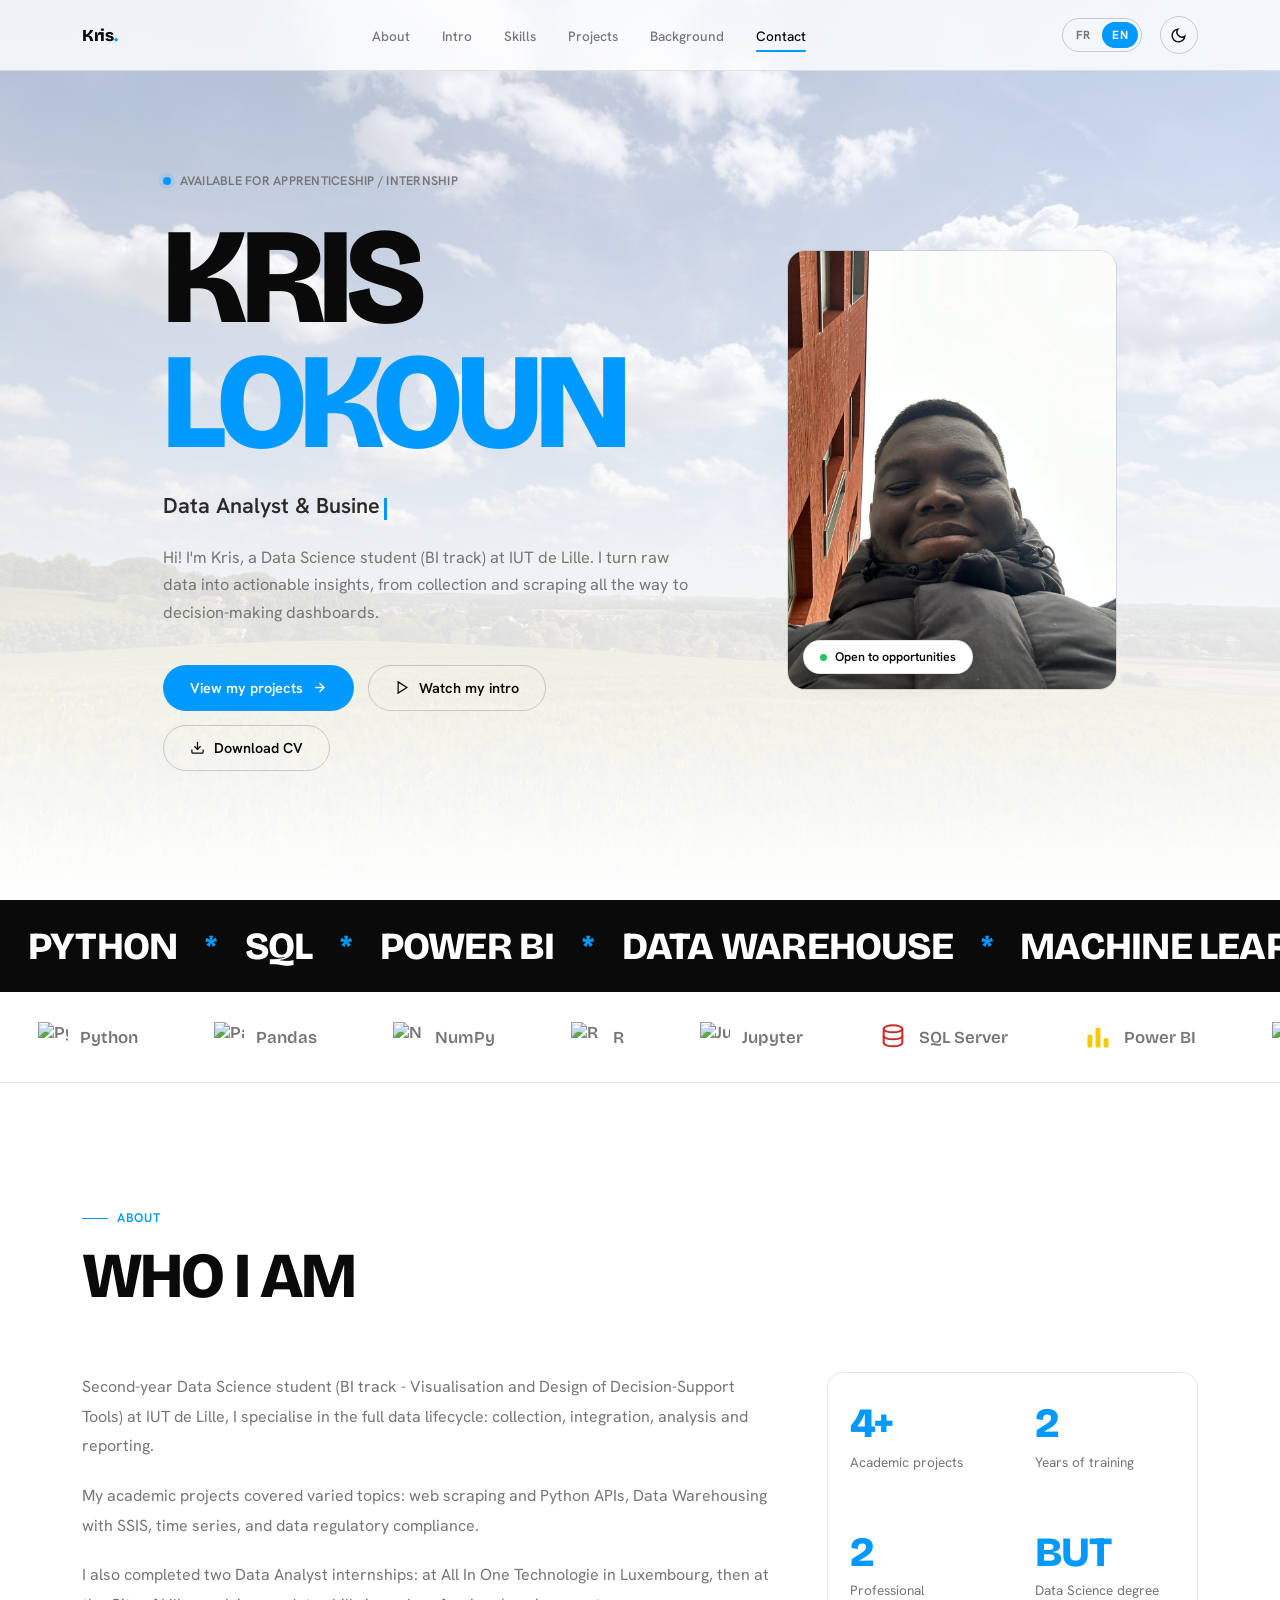
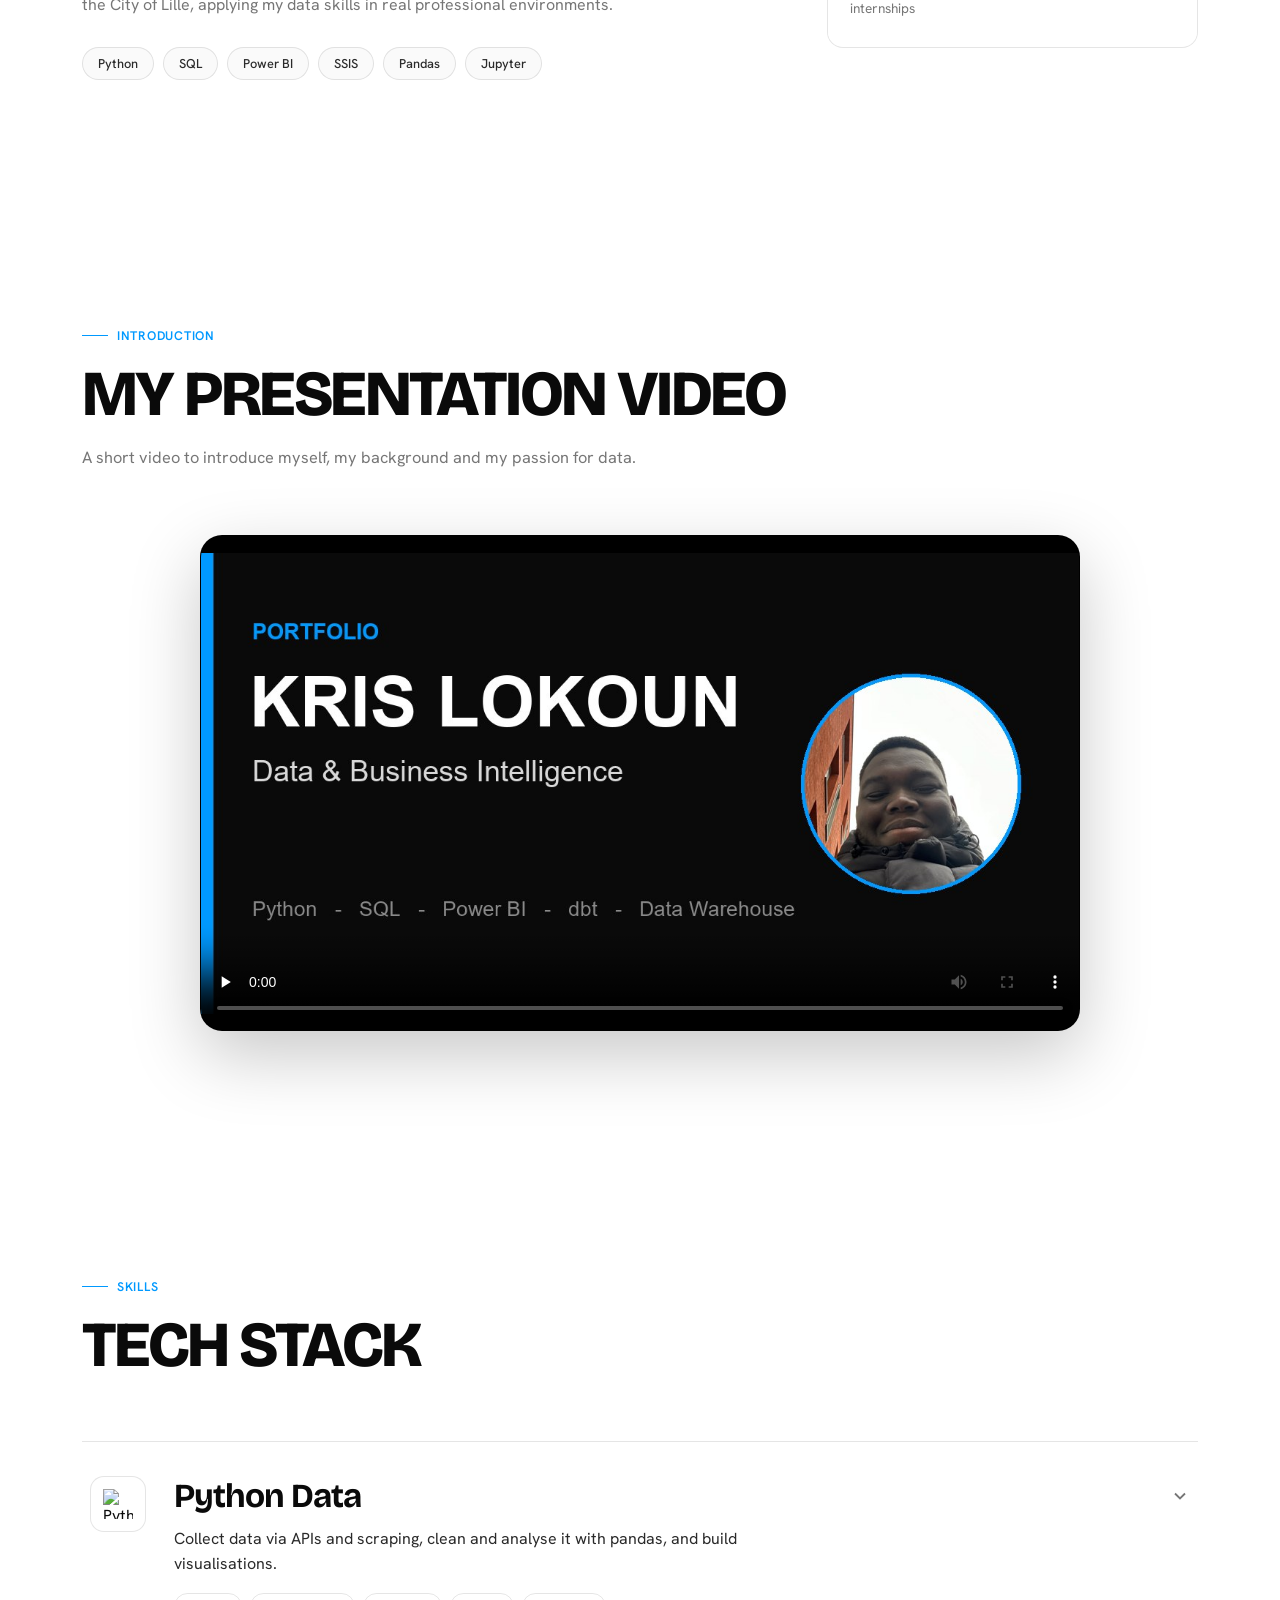
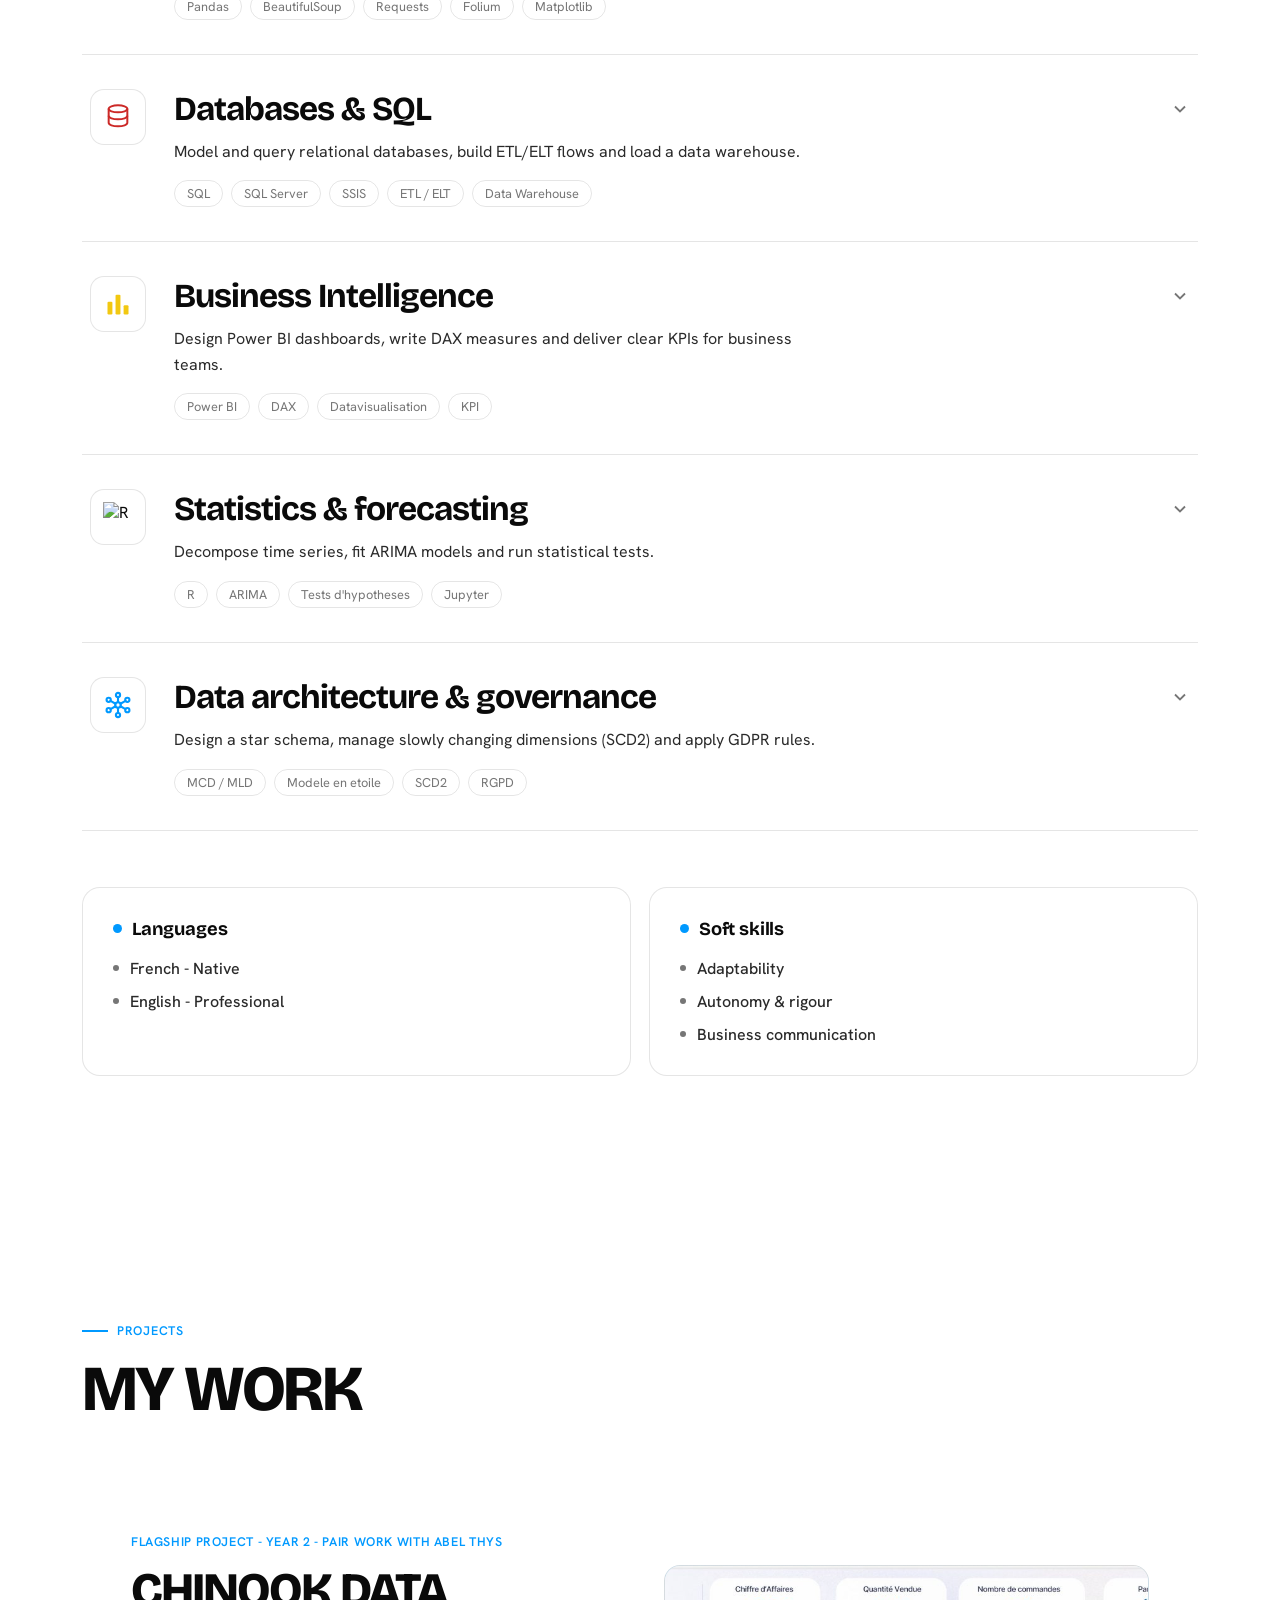
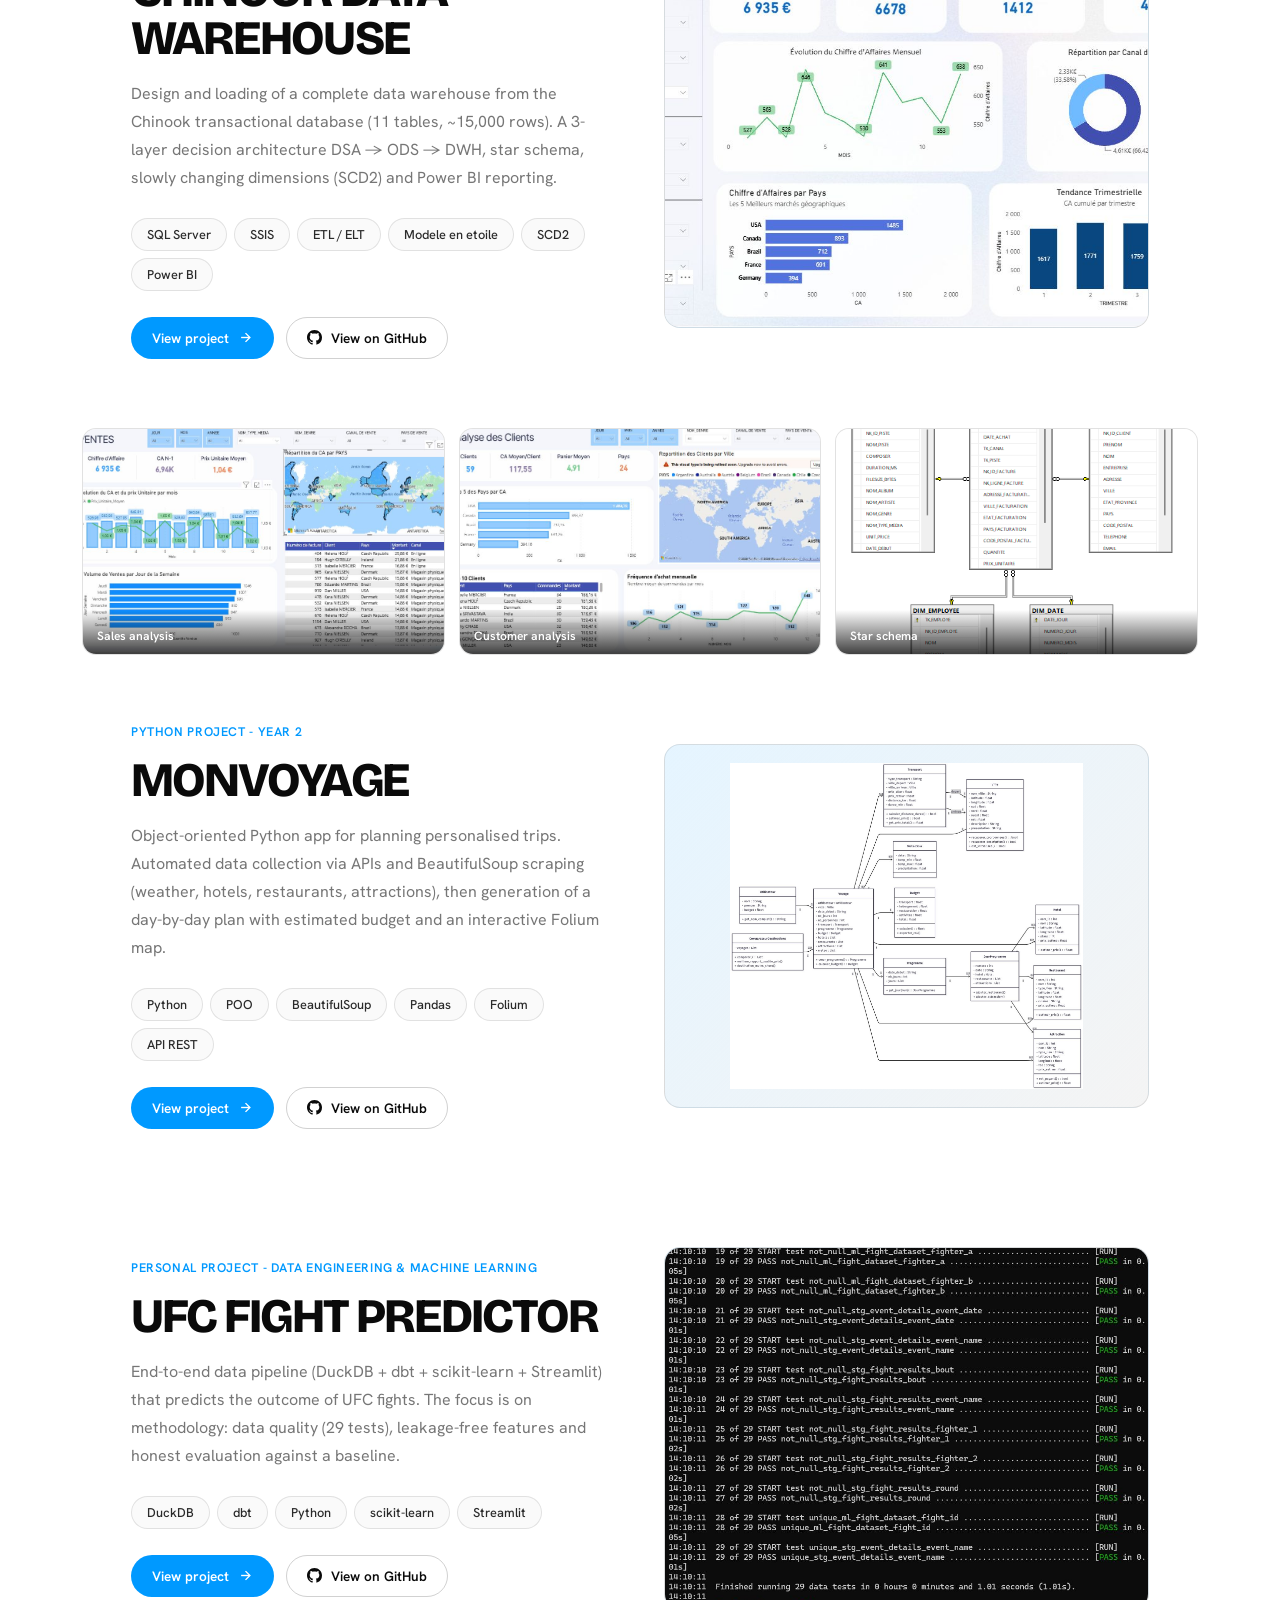
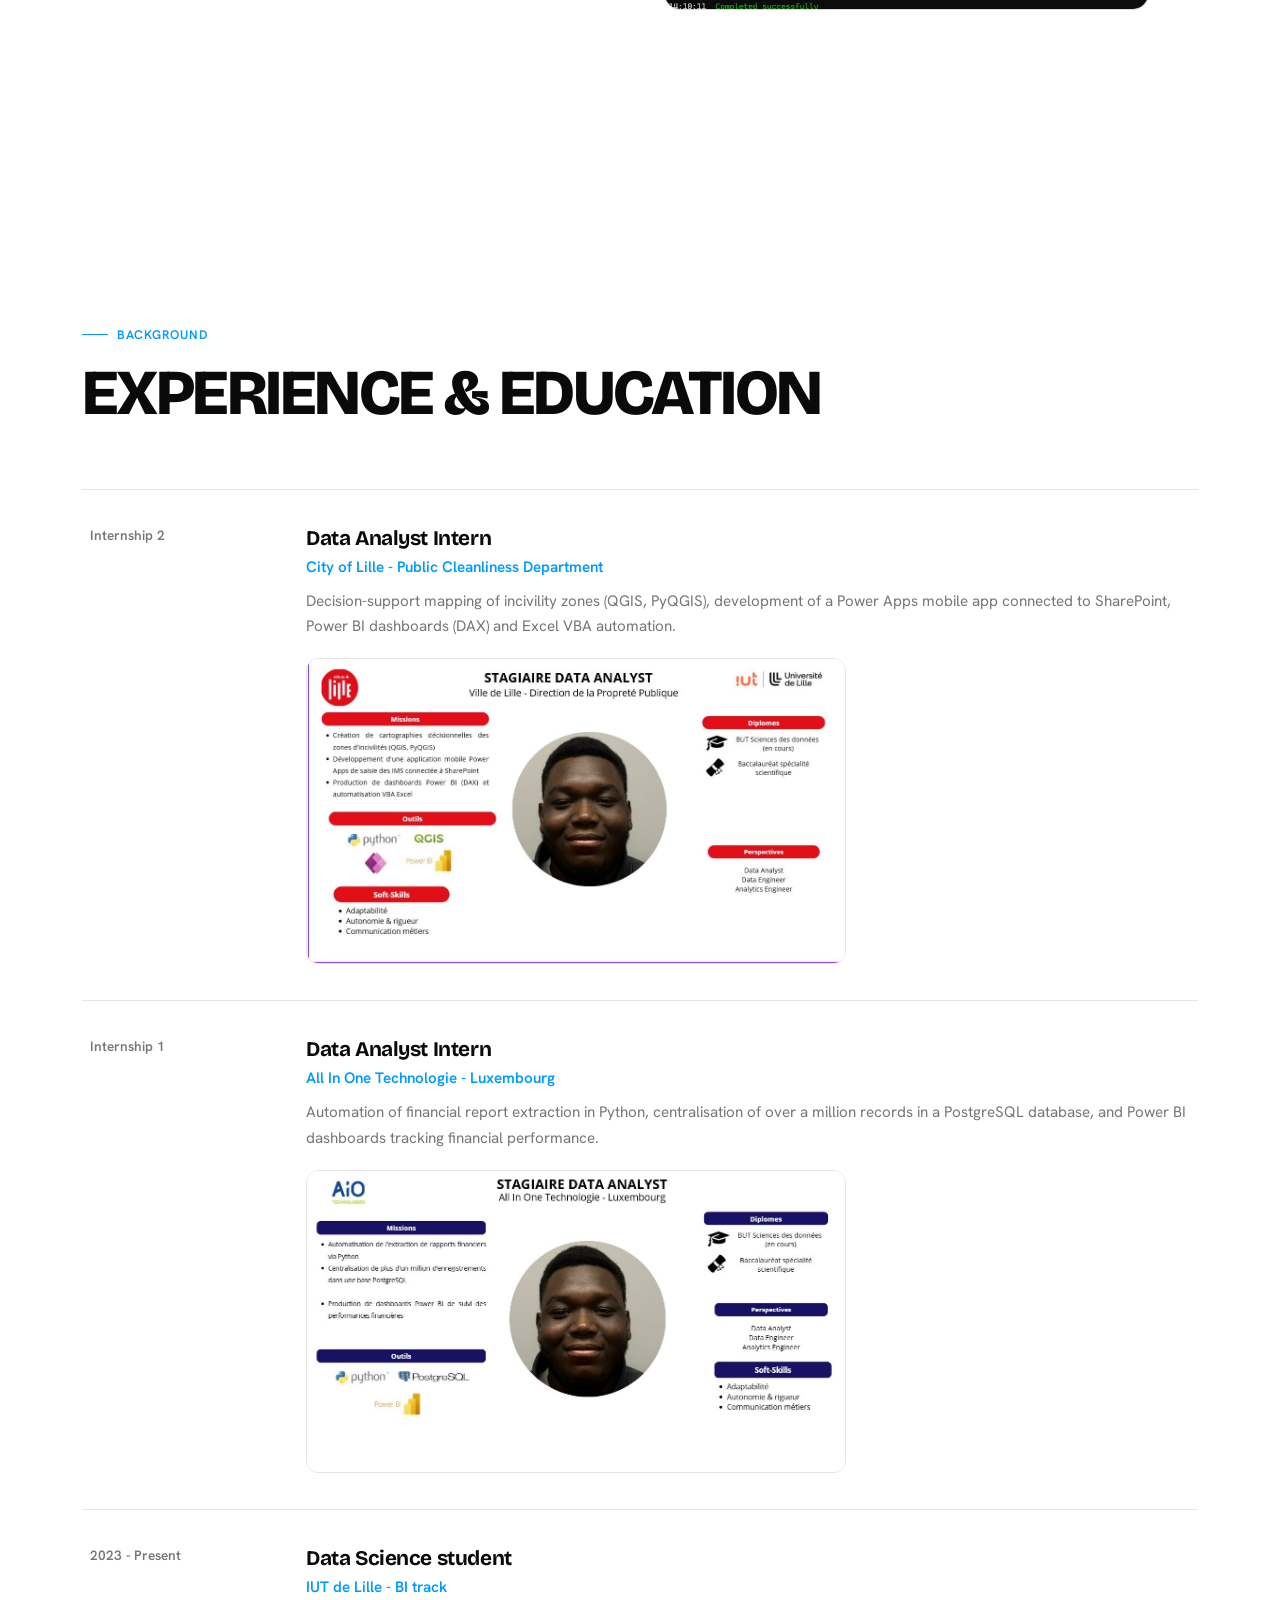
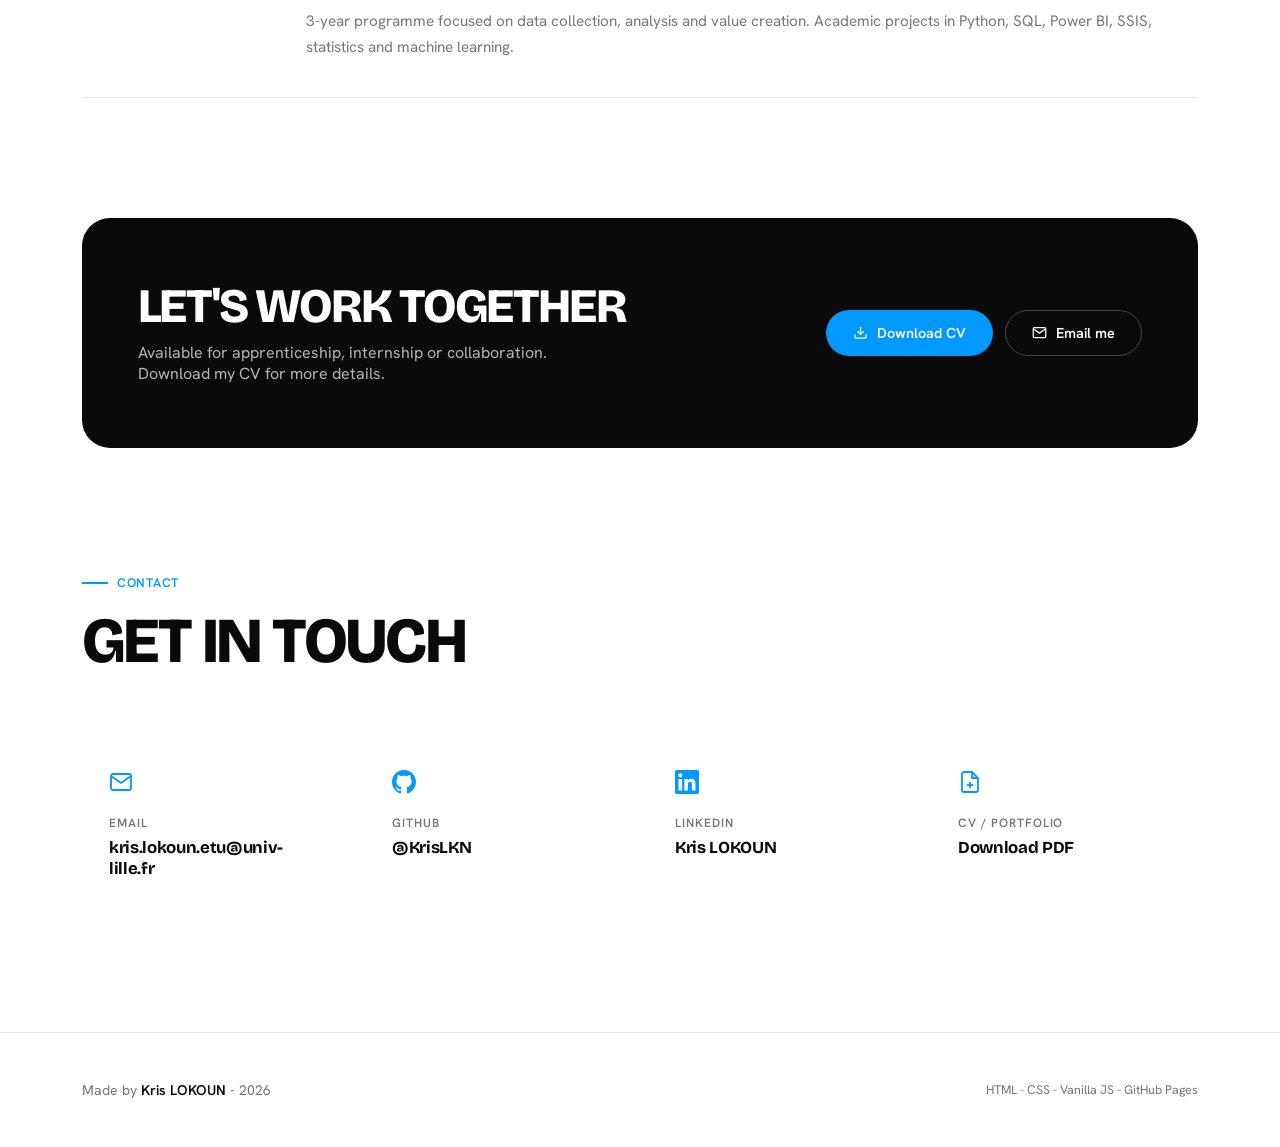
==== index.html @ 726c96d3 "Portfolio Data & BI - site bilingue, mode clair/sombre, pages projet, notebooks Site statique vanill" ====
<!DOCTYPE html>
<html lang="fr" data-theme="light">
<head>
  <meta charset="UTF-8" />
  <meta name="viewport" content="width=device-width, initial-scale=1.0" />
  <title>Kris LOKOUN - Data & Business Intelligence</title>
  <meta name="description" content="Portfolio of Kris LOKOUN, Data Science student (Business Intelligence) at IUT de Lille. Projects in Data Warehousing, Power BI, Python, dbt and machine learning." />
  <meta name="author" content="Kris LOKOUN" />
  <link rel="icon" type="image/svg+xml" href="assets/img/favicon.svg" />
  <meta property="og:type" content="website" />
  <meta property="og:title" content="Kris LOKOUN - Data & Business Intelligence" />
  <meta property="og:description" content="Data Science student portfolio: Data Warehouse, Power BI, Python, dbt and machine learning projects." />
  <meta property="og:image" content="assets/img/og-image.jpg" />
  <meta name="twitter:card" content="summary_large_image" />
  <link rel="preconnect" href="https://fonts.googleapis.com" />
  <link rel="preconnect" href="https://fonts.gstatic.com" crossorigin />
  <link href="https://fonts.googleapis.com/css2?family=Bricolage+Grotesque:opsz,wght@12..96,400;12..96,500;12..96,600;12..96,700;12..96,800&family=Hanken+Grotesk:ital,wght@0,400;0,500;0,600;0,700;1,400&display=swap" rel="stylesheet" />
  <style>
    *, *::before, *::after { box-sizing: border-box; margin: 0; padding: 0; }

    :root {
      --bg: #ffffff;
      --bg2: #f4f4f4;
      --surface: #fafafa;
      --surface-hover: #f0f0f0;
      --border: rgba(0,0,0,0.10);
      --border-strong: rgba(0,0,0,0.18);
      --text: #0a0a0a;
      --text-soft: #2a2a2a;
      --muted: #767676;
      --accent: #0099ff;
      --accent-soft: rgba(0,153,255,0.10);
      --nav-bg: rgba(255,255,255,0.80);
    }

    [data-theme="dark"] {
      --bg: #0a0a0a;
      --bg2: #131313;
      --surface: #141414;
      --surface-hover: #1c1c1c;
      --border: rgba(255,255,255,0.12);
      --border-strong: rgba(255,255,255,0.22);
      --text: #fafafa;
      --text-soft: #d8d8d8;
      --muted: #8a8a8a;
      --accent: #2eaaff;
      --accent-soft: rgba(46,170,255,0.12);
      --nav-bg: rgba(10,10,10,0.80);
    }

    html { scroll-behavior: smooth; }

    body {
      font-family: 'Hanken Grotesk', sans-serif;
      background: var(--bg);
      color: var(--text);
      min-height: 100vh;
      overflow-x: hidden;
      transition: background 0.4s ease, color 0.4s ease;
      -webkit-font-smoothing: antialiased;
    }

    h1, h2, h3, .display { font-family: 'Bricolage Grotesque', sans-serif; }

    .container { max-width: 1180px; margin: 0 auto; padding: 0 32px; }

    /* === NAV === */
    nav {
      position: fixed; top: 0; left: 0; right: 0; z-index: 100;
      padding: 16px 0;
      background: var(--nav-bg);
      backdrop-filter: blur(20px);
      -webkit-backdrop-filter: blur(20px);
      border-bottom: 1px solid var(--border);
      transition: background 0.4s, border-color 0.4s;
    }
    nav .container { display: flex; align-items: center; justify-content: space-between; }
    .nav-logo {
      font-family: 'Bricolage Grotesque', sans-serif;
      font-size: 1.05rem;
      font-weight: 800;
      letter-spacing: -0.02em;
      color: var(--text);
      text-decoration: none;
    }
    .nav-logo span { color: var(--accent); }
    .nav-links { display: flex; gap: 32px; list-style: none; }
    .nav-links a {
      text-decoration: none;
      color: var(--muted);
      font-size: 0.85rem;
      font-weight: 500;
      transition: color 0.2s;
    }
    .nav-links a:hover { color: var(--text); }
    .nav-right { display: flex; align-items: center; gap: 18px; }

    .theme-toggle {
      width: 38px; height: 38px;
      border-radius: 999px;
      border: 1px solid var(--border-strong);
      background: transparent;
      color: var(--text);
      cursor: pointer;
      display: flex; align-items: center; justify-content: center;
      transition: all 0.2s;
      flex-shrink: 0;
    }
    .theme-toggle:hover { background: var(--accent); border-color: var(--accent); color: #fff; transform: rotate(-12deg); }

    /* === LANG SWITCH === */
    .lang-switch { display: flex; gap: 2px; border: 1px solid var(--border-strong); border-radius: 999px; padding: 3px; }
    .lang-btn { border: none; background: transparent; color: var(--muted); font-family: 'Hanken Grotesk', sans-serif; font-size: 0.74rem; font-weight: 700; padding: 5px 10px; border-radius: 999px; cursor: pointer; transition: all 0.2s; letter-spacing: 0.03em; }
    .lang-btn:hover { color: var(--text); }
    .lang-btn.active { background: var(--accent); color: #fff; }
    @media (max-width: 520px) { .lang-btn { padding: 5px 7px; font-size: 0.68rem; } }

    /* === SCROLL PROGRESS === */
    .scroll-progress { position: fixed; top: 0; left: 0; height: 3px; width: 0%; background: linear-gradient(90deg, var(--accent), #7c5cff); z-index: 200; transition: width 0.08s linear; }

    /* === NAV ACTIVE LINK === */
    .nav-links a { position: relative; }
    .nav-links a.active { color: var(--text); }
    .nav-links a.active::after {
      content: ''; position: absolute; left: 0; right: 0; bottom: -7px; height: 2px;
      background: var(--accent); border-radius: 2px;
    }

    /* === BACK TO TOP === */
    .to-top {
      position: fixed; bottom: 26px; right: 26px; z-index: 150;
      width: 48px; height: 48px; border-radius: 50%;
      border: 1px solid var(--border-strong); background: var(--glass-bg);
      backdrop-filter: blur(12px); -webkit-backdrop-filter: blur(12px);
      color: var(--text); cursor: pointer;
      display: flex; align-items: center; justify-content: center;
      opacity: 0; transform: translateY(12px); pointer-events: none;
      transition: opacity 0.3s, transform 0.3s, background 0.2s, border-color 0.2s;
      box-shadow: 0 8px 28px rgba(0,0,0,0.18);
    }
    .to-top.show { opacity: 1; transform: none; pointer-events: auto; }
    .to-top:hover { background: var(--accent); border-color: var(--accent); color: #fff; transform: translateY(-3px); }

    /* === HERO === */
    #hero {
      min-height: 100vh;
      display: flex;
      align-items: center;
      padding-top: 120px;
      padding-bottom: 80px;
    }
    .hero-inner {
      display: grid;
      grid-template-columns: 1.45fr 0.85fr;
      gap: 60px;
      align-items: center;
      width: 100%;
    }
    .hero-tag {
      display: inline-flex;
      align-items: center;
      gap: 9px;
      font-size: 0.78rem;
      font-weight: 600;
      letter-spacing: 0.02em;
      color: var(--muted);
      margin-bottom: 26px;
      text-transform: uppercase;
    }
    .hero-dot {
      width: 8px; height: 8px;
      border-radius: 50%;
      background: var(--accent);
      box-shadow: 0 0 0 4px var(--accent-soft);
      animation: pulse 2.4s ease-in-out infinite;
    }
    @keyframes pulse { 0%,100%{opacity:1} 50%{opacity:0.35} }

    .hero-name {
      font-size: clamp(3.4rem, 11vw, 8.5rem);
      font-weight: 900;
      line-height: 0.92;
      letter-spacing: -0.045em;
      text-transform: uppercase;
      margin-bottom: 26px;
    }
    .hero-name .ln2 { color: var(--accent); }
    .hero-role {
      font-size: clamp(1rem, 2vw, 1.35rem);
      font-weight: 600;
      color: var(--text-soft);
      margin-bottom: 20px;
      min-height: 1.5em;
    }
    .hero-role .cursor {
      display: inline-block; width: 3px; height: 1.05em;
      background: var(--accent); margin-left: 4px; vertical-align: text-bottom;
      animation: blink 1s step-end infinite;
    }
    @keyframes blink { 0%,100%{opacity:1} 50%{opacity:0} }
    .hero-desc {
      font-size: 1.02rem;
      line-height: 1.7;
      color: var(--muted);
      max-width: 540px;
      margin-bottom: 38px;
    }
    .hero-desc strong { color: var(--text); font-weight: 600; }
    .hero-ctas { display: flex; gap: 14px; flex-wrap: wrap; }

    /* === HERO PHOTO === */
    .hero-photo-wrap {
      position: relative;
      justify-self: end;
      width: 100%;
      max-width: 360px;
    }
    .hero-photo {
      width: 100%;
      aspect-ratio: 3/4;
      object-fit: cover;
      object-position: center 20%;
      border-radius: 18px;
      display: none;
      border: 1px solid var(--border);
    }
    [data-theme="light"] .hero-photo.day { display: block; }
    [data-theme="dark"] .hero-photo.night { display: block; }
    .hero-photo-badge {
      position: absolute;
      bottom: 16px; left: 16px;
      background: var(--bg);
      border: 1px solid var(--border);
      border-radius: 999px;
      padding: 8px 16px;
      font-size: 0.78rem;
      font-weight: 600;
      display: flex; align-items: center; gap: 8px;
      box-shadow: 0 6px 24px rgba(0,0,0,0.12);
    }
    .hero-photo-badge .bdot { width: 7px; height: 7px; border-radius: 50%; background: #22c55e; }

    @media (max-width: 880px) {
      .hero-inner { grid-template-columns: 1fr; gap: 44px; }
      .hero-photo-wrap { order: -1; justify-self: start; max-width: 240px; }
    }

    /* === BUTTONS === */
    .btn {
      display: inline-flex;
      align-items: center;
      gap: 9px;
      padding: 13px 26px;
      border-radius: 999px;
      font-family: 'Hanken Grotesk', sans-serif;
      font-size: 0.9rem;
      font-weight: 600;
      text-decoration: none;
      cursor: pointer;
      border: 1px solid transparent;
      transition: all 0.2s;
    }
    .btn-primary { background: var(--accent); color: #fff; }
    .btn-primary:hover { transform: translateY(-2px); box-shadow: 0 10px 28px var(--accent-soft); }
    .btn-outline { background: transparent; color: var(--text); border-color: var(--border-strong); }
    .btn-outline:hover { border-color: var(--accent); color: var(--accent); }

    /* === MARQUEE === */
    .marquee {
      border-top: 1px solid var(--border);
      border-bottom: 1px solid var(--border);
      background: var(--text);
      color: var(--bg);
      overflow: hidden;
      padding: 22px 0;
      transition: background 0.4s, color 0.4s;
    }
    .marquee-track {
      display: flex;
      width: max-content;
      animation: scroll 32s linear infinite;
    }
    .marquee:hover .marquee-track { animation-play-state: paused; }
    .marquee-item {
      font-family: 'Bricolage Grotesque', sans-serif;
      font-size: clamp(1.4rem, 3vw, 2.4rem);
      font-weight: 800;
      text-transform: uppercase;
      letter-spacing: -0.02em;
      padding: 0 28px;
      display: flex;
      align-items: center;
      gap: 28px;
      white-space: nowrap;
    }
    .marquee-item span.star { color: var(--accent); font-size: 0.7em; }
    @keyframes scroll { to { transform: translateX(-50%); } }

    /* === LOGO MARQUEE === */
    .logo-band { overflow: hidden; padding: 30px 0; border-bottom: 1px solid var(--border); }
    .logo-track { display: flex; width: max-content; align-items: center; animation: scrollRev 28s linear infinite; }
    .logo-set { display: flex; align-items: center; }
    .logo-band:hover .logo-track { animation-play-state: paused; }
    @keyframes scrollRev { from { transform: translateX(-50%); } to { transform: translateX(0); } }
    .logo-chip {
      display: flex; align-items: center; gap: 12px;
      padding: 0 38px; white-space: nowrap;
      font-family: 'Bricolage Grotesque', sans-serif; font-weight: 600; font-size: 1.05rem;
      color: var(--muted);
    }
    .logo-chip img { width: 30px; height: 30px; object-fit: contain; }
    [data-theme="dark"] .logo-chip img.invert { filter: brightness(0) invert(1); }

    /* === HERO BLOBS (animated illustration) === */
    /* Hero : photo de fond + voile degrade (jour/nuit) */
    #hero {
      position: relative; overflow: hidden;
      background-image: linear-gradient(to bottom, rgba(255,255,255,0.62) 0%, rgba(255,255,255,0.80) 52%, var(--bg) 100%), url("assets/img/bg/day.jpg");
      background-size: cover; background-position: center; background-attachment: fixed;
    }
    [data-theme="dark"] #hero {
      background-image: linear-gradient(to bottom, rgba(10,10,10,0.66) 0%, rgba(10,10,10,0.84) 52%, var(--bg) 100%), url("assets/img/bg/night.jpg");
    }
    #hero .container { position: relative; z-index: 1; }
    /* fonds decoratifs remplaces par la photo */
    .blob, .hero-grid { display: none; }
    @media (max-width: 880px) { #hero { background-attachment: scroll; } }

    /* === SECTIONS === */
    section { padding: 120px 0; }
    .section-head { margin-bottom: 64px; max-width: 760px; }
    .section-label {
      display: inline-flex; align-items: center; gap: 9px;
      font-size: 0.78rem;
      font-weight: 600;
      text-transform: uppercase;
      letter-spacing: 0.06em;
      color: var(--accent);
      margin-bottom: 18px;
    }
    .section-label::before { content: ''; width: 26px; height: 1.5px; background: var(--accent); }
    .section-title {
      font-size: clamp(2.2rem, 5.5vw, 4rem);
      font-weight: 800;
      letter-spacing: -0.04em;
      line-height: 1.0;
      text-transform: uppercase;
    }
    .section-sub { color: var(--muted); font-size: 1.02rem; line-height: 1.7; margin-top: 18px; }

    /* === ABOUT === */
    .about-grid { display: grid; grid-template-columns: 1.3fr 0.7fr; gap: 56px; align-items: start; }
    @media (max-width: 760px) { .about-grid { grid-template-columns: 1fr; gap: 40px; } }
    .about-text p { color: var(--muted); line-height: 1.85; font-size: 1.0rem; margin-bottom: 20px; }
    .about-text strong { color: var(--text); font-weight: 600; }
    .tag-row { display: flex; flex-wrap: wrap; gap: 9px; margin-top: 28px; }
    .tag {
      font-size: 0.8rem;
      font-weight: 500;
      padding: 7px 15px;
      border-radius: 999px;
      background: var(--surface);
      color: var(--text-soft);
      border: 1px solid var(--border);
    }
    .stat-grid { display: grid; grid-template-columns: 1fr 1fr; gap: 1px; background: var(--border); border: 1px solid var(--border); border-radius: 16px; overflow: hidden; }
    .stat-card { padding: 30px 22px; background: var(--bg); }
    .stat-number { font-family: 'Bricolage Grotesque', sans-serif; font-size: 2.6rem; font-weight: 800; letter-spacing: -0.04em; color: var(--accent); line-height: 1; }
    .stat-label { color: var(--muted); font-size: 0.85rem; margin-top: 8px; }

    /* === SKILLS (big rows, Majd "services" style) === */
    .skills-list { border-top: 1px solid var(--border); }
    .skill-row {
      display: grid;
      grid-template-columns: 56px 1fr;
      gap: 28px;
      align-items: start;
      padding: 34px 8px;
      border-bottom: 1px solid var(--border);
      transition: padding-left 0.3s, background 0.3s;
    }
    .skill-row:hover { padding-left: 24px; background: var(--surface); }
    .skill-logo {
      width: 56px; height: 56px; border-radius: 14px;
      border: 1px solid var(--border); background: var(--bg);
      display: flex; align-items: center; justify-content: center;
      transition: transform 0.3s, border-color 0.3s;
    }
    .skill-row:hover .skill-logo { transform: rotate(-8deg) scale(1.08); border-color: var(--accent); }
    .skill-logo img { width: 30px; height: 30px; object-fit: contain; }
    [data-theme="dark"] .skill-logo img.invert { filter: brightness(0) invert(1); }
    .skill-main { min-width: 0; }
    .skill-row { cursor: pointer; }
    .skill-head { display: flex; align-items: center; justify-content: space-between; gap: 16px; margin-bottom: 10px; }
    .skill-name { font-family: 'Bricolage Grotesque', sans-serif; font-size: clamp(1.4rem, 3vw, 2.1rem); font-weight: 700; letter-spacing: -0.03em; }
    .skill-row:hover .skill-name { color: var(--accent); }
    .skill-chevron { flex-shrink: 0; color: var(--muted); transition: transform 0.3s, color 0.3s; }
    .skill-row.open .skill-chevron { transform: rotate(180deg); color: var(--accent); }
    .skill-do { color: var(--text-soft); font-size: 1rem; line-height: 1.6; margin-bottom: 16px; max-width: 660px; }
    .skill-subtags { display: flex; flex-wrap: wrap; gap: 8px; }
    .skill-subtag { font-size: 0.8rem; color: var(--muted); padding: 4px 12px; border: 1px solid var(--border); border-radius: 999px; }
    /* panneau projets (accordeon) */
    .skill-projects { max-height: 0; overflow: hidden; transition: max-height 0.4s ease; }
    .skill-row.open .skill-projects { max-height: 360px; }
    .sp-inner { padding-top: 18px; }
    .sp-head { font-size: 0.78rem; font-weight: 700; text-transform: uppercase; letter-spacing: 0.06em; color: var(--accent); margin-bottom: 12px; }
    .sp-link { display: flex; align-items: center; justify-content: space-between; gap: 14px; padding: 12px 16px; border: 1px solid var(--border); border-radius: 12px; margin-bottom: 8px; text-decoration: none; color: var(--text); transition: all 0.2s; background: var(--glass-bg); }
    .sp-link:hover { border-color: var(--accent); transform: translateX(4px); }
    .sp-name { font-family: 'Bricolage Grotesque', sans-serif; font-weight: 700; font-size: 0.98rem; display: flex; align-items: center; gap: 8px; }
    .sp-name svg { color: var(--accent); }
    .sp-tags { font-size: 0.8rem; color: var(--muted); text-align: right; }
    @media (max-width: 600px) { .skill-row { grid-template-columns: 1fr; gap: 14px; } .sp-link { flex-direction: column; align-items: flex-start; gap: 6px; } .sp-tags { text-align: left; } }

    /* === PROJECTS === */
    .project-featured {
      border: 1px solid var(--border);
      border-radius: 24px;
      padding: 48px;
      margin-bottom: 20px;
      display: grid;
      grid-template-columns: 1fr 1fr;
      gap: 48px;
      align-items: center;
      background: var(--surface);
      transition: border-color 0.25s, transform 0.25s;
    }
    .project-featured:hover { border-color: var(--border-strong); transform: translateY(-3px); }
    @media (max-width: 760px) { .project-featured { grid-template-columns: 1fr; padding: 30px; gap: 28px; } }
    .featured-label { font-size: 0.78rem; font-weight: 600; text-transform: uppercase; letter-spacing: 0.05em; color: var(--accent); margin-bottom: 16px; }
    .featured-title { font-size: clamp(2rem, 4vw, 3rem); font-weight: 800; letter-spacing: -0.04em; margin-bottom: 18px; line-height: 1; text-transform: uppercase; }
    .featured-desc { color: var(--muted); font-size: 1rem; line-height: 1.75; margin-bottom: 26px; }
    .featured-visual {
      aspect-ratio: 4/3; border-radius: 16px; overflow: hidden;
      background: linear-gradient(135deg, var(--accent-soft), var(--bg2));
      border: 1px solid var(--border);
      display: flex; align-items: center; justify-content: center;
      flex-direction: column; gap: 14px; color: var(--accent);
    }
    .featured-visual img { width: 100%; height: 100%; object-fit: cover; }
    .featured-visual.contain img { object-fit: contain; padding: 18px; }
    .featured-visual span { font-size: 0.85rem; font-weight: 600; color: var(--muted); }

    /* === PROJECT GALLERY === */
    .project-gallery { display: grid; grid-template-columns: repeat(3, 1fr); gap: 14px; margin-bottom: 20px; }
    @media (max-width: 760px) { .project-gallery { grid-template-columns: 1fr 1fr; } }
    .gallery-item {
      display: block; aspect-ratio: 16/10; border-radius: 14px; overflow: hidden;
      border: 1px solid var(--border); background: var(--surface);
      position: relative; cursor: pointer; text-decoration: none;
    }
    .gallery-item:hover { border-color: var(--accent); }
    .gallery-item img { width: 100%; height: 100%; object-fit: cover; transition: transform 0.4s ease; }
    .gallery-item:hover img { transform: scale(1.06); }
    .gallery-item figcaption {
      position: absolute; left: 0; right: 0; bottom: 0;
      padding: 18px 14px 10px; font-size: 0.75rem; font-weight: 600; color: #fff;
      background: linear-gradient(transparent, rgba(0,0,0,0.75));
    }

    .projects-grid { display: grid; grid-template-columns: repeat(auto-fit, minmax(310px, 1fr)); gap: 18px; }
    .project-card {
      border: 1px solid var(--border);
      border-radius: 18px;
      background: var(--bg);
      transition: all 0.25s;
      overflow: hidden;
      display: flex;
      flex-direction: column;
    }
    .project-card:hover { border-color: var(--border-strong); transform: translateY(-3px); background: var(--surface); }
    .project-thumb {
      aspect-ratio: 16/10;
      width: 100%;
      overflow: hidden;
      border-bottom: 1px solid var(--border);
      background: linear-gradient(135deg, var(--accent-soft), var(--bg2));
      display: flex; align-items: center; justify-content: center;
      color: var(--accent);
    }
    .project-thumb img { width: 100%; height: 100%; object-fit: cover; transition: transform 0.4s ease; }
    .project-card:hover .project-thumb img { transform: scale(1.05); }
    .project-body { padding: 26px; display: flex; flex-direction: column; flex: 1; }
    .project-header { display: flex; align-items: flex-start; justify-content: space-between; margin-bottom: 14px; gap: 12px; }
    .project-title { font-family: 'Bricolage Grotesque', sans-serif; font-size: 1.2rem; font-weight: 700; letter-spacing: -0.02em; }
    .project-links { display: flex; gap: 8px; }
    .project-link {
      color: var(--muted); text-decoration: none; font-size: 0.78rem; font-weight: 500;
      padding: 6px 12px; border: 1px solid var(--border); border-radius: 999px;
      transition: all 0.2s; display: flex; align-items: center; gap: 5px;
    }
    .project-link:hover { color: var(--accent); border-color: var(--accent); }
    .project-desc { color: var(--muted); font-size: 0.92rem; line-height: 1.7; margin-bottom: 20px; }
    .project-tech { display: flex; flex-wrap: wrap; gap: 7px; margin-top: auto; }

    /* === EXPERIENCE === */
    .timeline { border-top: 1px solid var(--border); }
    .timeline-item { padding: 36px 8px; display: grid; grid-template-columns: 180px 1fr; gap: 36px; border-bottom: 1px solid var(--border); transition: padding-left 0.3s, background 0.3s; }
    .timeline-item:hover { padding-left: 24px; background: var(--surface); }
    @media (max-width: 600px) { .timeline-item { grid-template-columns: 1fr; gap: 10px; } }
    .timeline-period { font-size: 0.85rem; font-weight: 600; color: var(--muted); }
    .timeline-title { font-family: 'Bricolage Grotesque', sans-serif; font-weight: 700; font-size: 1.3rem; letter-spacing: -0.02em; margin-bottom: 6px; }
    .timeline-org { color: var(--accent); font-size: 0.95rem; font-weight: 600; margin-bottom: 12px; }
    .timeline-desc { color: var(--muted); font-size: 0.95rem; line-height: 1.7; }
    .timeline-shot { display: block; margin-top: 18px; max-width: 540px; border: 1px solid var(--border); border-radius: 12px; overflow: hidden; transition: border-color 0.25s, transform 0.25s; }
    .timeline-shot:hover { border-color: var(--accent); transform: translateY(-2px); }
    .timeline-shot img { width: 100%; display: block; }

    /* === CTA BAND === */
    #cv { padding: 0; }
    .cv-inner {
      background: var(--text); color: var(--bg);
      border-radius: 28px; padding: 64px 56px;
      display: flex; align-items: center; justify-content: space-between; gap: 36px; flex-wrap: wrap;
      transition: background 0.4s, color 0.4s;
    }
    .cv-text h2 { font-size: clamp(1.8rem, 4vw, 3rem); font-weight: 800; letter-spacing: -0.04em; margin-bottom: 12px; text-transform: uppercase; line-height: 1; }
    .cv-text p { opacity: 0.7; font-size: 1rem; max-width: 480px; }
    .cv-inner .btn-primary { background: var(--accent); }
    .cv-inner .btn-outline { color: var(--bg); border-color: rgba(128,128,128,0.5); }
    .cv-inner .btn-outline:hover { color: var(--accent); border-color: var(--accent); }

    /* === CONTACT === */
    .contact-grid { display: grid; grid-template-columns: repeat(auto-fit, minmax(200px, 1fr)); gap: 16px; }
    .contact-card {
      padding: 32px 26px; text-decoration: none; color: var(--text);
      border: 1px solid var(--border); border-radius: 18px; background: var(--bg);
      transition: all 0.25s; display: block;
    }
    .contact-card:hover { border-color: var(--accent); transform: translateY(-3px); background: var(--surface); }
    .contact-icon { margin-bottom: 16px; color: var(--accent); }
    .contact-label { font-size: 0.75rem; color: var(--muted); margin-bottom: 6px; text-transform: uppercase; letter-spacing: 0.08em; font-weight: 600; }
    .contact-value { font-family: 'Bricolage Grotesque', sans-serif; font-size: 1.05rem; font-weight: 700; letter-spacing: -0.02em; }

    /* === FOOTER === */
    footer { padding: 48px 0; border-top: 1px solid var(--border); }
    .footer-inner { display: flex; align-items: center; justify-content: space-between; gap: 20px; flex-wrap: wrap; }
    footer p { color: var(--muted); font-size: 0.88rem; }
    footer strong { color: var(--text); font-weight: 600; }
    .footer-meta { font-size: 0.78rem; color: var(--muted); }

    .loading { color: var(--muted); font-size: 0.9rem; padding: 40px; text-align: center; grid-column: 1/-1; }

    @media (max-width: 640px) { .nav-links { display: none; } .container { padding: 0 22px; } section { padding: 84px 0; } }

    .reveal { opacity: 0; transform: translateY(28px); transition: opacity 0.7s ease, transform 0.7s ease; }
    .reveal.visible { opacity: 1; transform: none; }

    /* === EXTRA : Langues & soft-skills === */
    .extra-grid { display: grid; grid-template-columns: 1fr 1fr; gap: 18px; }
    @media (max-width: 600px) { .extra-grid { grid-template-columns: 1fr; } }
    .extra-card { border: 1px solid var(--border); border-radius: 18px; padding: 30px; background: var(--bg); transition: border-color 0.25s, transform 0.25s; }
    .extra-card:hover { border-color: var(--border-strong); transform: translateY(-2px); }
    .extra-card h3 { font-family: 'Bricolage Grotesque', sans-serif; font-size: 1.15rem; font-weight: 700; margin-bottom: 18px; display: flex; align-items: center; gap: 10px; letter-spacing: -0.01em; }
    .extra-card h3 .dot { width: 9px; height: 9px; border-radius: 50%; background: var(--accent); display: inline-block; }
    .extra-list { display: flex; flex-direction: column; gap: 12px; }
    .extra-list span { color: var(--text-soft); font-size: 1rem; font-weight: 500; display: flex; align-items: center; gap: 11px; }
    .extra-list span::before { content: ''; width: 6px; height: 6px; border-radius: 50%; background: var(--muted); flex-shrink: 0; }

    /* === VIDEO === */
    .video-wrap { max-width: 880px; margin: 0 auto; border-radius: 22px; overflow: hidden; border: 1px solid var(--border); background: #000; box-shadow: 0 24px 70px rgba(0,0,0,0.22); }
    .video-wrap video { width: 100%; aspect-ratio: 16/9; display: block; }

    /* === GLASSMORPHISME === */
    :root { --glass-bg: rgba(255,255,255,0.55); --glass-border: rgba(255,255,255,0.55); }
    [data-theme="dark"] { --glass-bg: rgba(22,22,26,0.48); --glass-border: rgba(255,255,255,0.12); }
    body::before {
      content: ''; position: fixed; inset: 0; z-index: -1; pointer-events: none;
      background:
        radial-gradient(42rem 42rem at 10% 6%, var(--accent-soft), transparent 60%),
        radial-gradient(36rem 36rem at 92% 82%, rgba(124,92,255,0.10), transparent 60%);
    }
    .project-featured, .project-card, .contact-card, .stat-card {
      background: var(--glass-bg) !important;
      backdrop-filter: blur(16px) saturate(135%);
      -webkit-backdrop-filter: blur(16px) saturate(135%);
      border-color: var(--glass-border);
    }
    .stat-grid { background: var(--glass-border); }
  </style>
</head>
<body>

<div class="scroll-progress" id="scrollProgress"></div>

<!-- NAV -->
<nav>
  <div class="container">
    <a href="#hero" class="nav-logo">Kris<span>.</span></a>
    <ul class="nav-links">
      <li><a href="#about" data-i18n="nav.about">A propos</a></li>
      <li><a href="#video" data-i18n="nav.video">Presentation</a></li>
      <li><a href="#skills" data-i18n="nav.skills">Competences</a></li>
      <li><a href="#projects" data-i18n="nav.projects">Projets</a></li>
      <li><a href="#experience" data-i18n="nav.experience">Parcours</a></li>
      <li><a href="#contact" data-i18n="nav.contact">Contact</a></li>
    </ul>
    <div class="nav-right">
      <div class="lang-switch">
        <button class="lang-btn" data-lang="fr">FR</button>
        <button class="lang-btn" data-lang="en">EN</button>
      </div>
      <button class="theme-toggle" id="themeToggle" aria-label="Changer de theme">
        <svg id="iconMoon" width="17" height="17" fill="none" stroke="currentColor" stroke-width="2" viewBox="0 0 24 24"><path d="M21 12.79A9 9 0 1 1 11.21 3 7 7 0 0 0 21 12.79z"/></svg>
        <svg id="iconSun" width="17" height="17" fill="none" stroke="currentColor" stroke-width="2" viewBox="0 0 24 24" style="display:none"><circle cx="12" cy="12" r="5"/><line x1="12" y1="1" x2="12" y2="3"/><line x1="12" y1="21" x2="12" y2="23"/><line x1="4.22" y1="4.22" x2="5.64" y2="5.64"/><line x1="18.36" y1="18.36" x2="19.78" y2="19.78"/><line x1="1" y1="12" x2="3" y2="12"/><line x1="21" y1="12" x2="23" y2="12"/><line x1="4.22" y1="19.78" x2="5.64" y2="18.36"/><line x1="18.36" y1="5.64" x2="19.78" y2="4.22"/></svg>
      </button>
    </div>
  </div>
</nav>

<!-- HERO -->
<section id="hero">
  <div class="hero-grid"></div>
  <div class="blob blob-1"></div>
  <div class="blob blob-2"></div>
  <div class="container">
    <div class="hero-inner">
      <div class="hero-content reveal">
        <div class="hero-tag"><span class="hero-dot"></span><span data-i18n="hero.tag">Disponible pour alternance / stage</span></div>
        <h1 class="hero-name"><span class="ln1">Kris</span><br><span class="ln2">Lokoun</span></h1>
        <p class="hero-role"><span id="typewriter">Data Analyst &amp; Business Intelligence</span><span class="cursor"></span></p>
        <p class="hero-desc" data-i18n="hero.desc">
          Salut ! Je suis Kris, etudiant en BUT Science des Donnees (parcours VCOD) a l'IUT de Lille.
          Je transforme les donnees brutes en insights actionnables - de la collecte au scraping jusqu'a la visualisation decisionnelle.
        </p>
        <div class="hero-ctas">
          <a href="#projects" class="btn btn-primary">
            <span data-i18n="hero.cta.projects">Voir mes projets</span>
            <svg width="15" height="15" fill="none" stroke="currentColor" stroke-width="2.2" viewBox="0 0 24 24"><line x1="5" y1="12" x2="19" y2="12"/><polyline points="12 5 19 12 12 19"/></svg>
          </a>
          <a href="#video" class="btn btn-outline">
            <svg width="15" height="15" fill="none" stroke="currentColor" stroke-width="2" viewBox="0 0 24 24"><polygon points="5 3 19 12 5 21 5 3"/></svg>
            <span data-i18n="hero.cta.video">Ma presentation</span>
          </a>
          <a href="assets/docs/cv.pdf" target="_blank" class="btn btn-outline">
            <svg width="15" height="15" fill="none" stroke="currentColor" stroke-width="2" viewBox="0 0 24 24"><path d="M21 15v4a2 2 0 0 1-2 2H5a2 2 0 0 1-2-2v-4"/><polyline points="7 10 12 15 17 10"/><line x1="12" y1="15" x2="12" y2="3"/></svg>
            <span data-i18n="hero.cta.cv">Telecharger CV</span>
          </a>
        </div>
      </div>
      <div class="hero-photo-wrap reveal">
        <img src="assets/img/profil/day.jpg" alt="Kris LOKOUN" class="hero-photo day" />
        <img src="assets/img/profil/night.jpg" alt="Kris LOKOUN" class="hero-photo night" />
        <div class="hero-photo-badge"><span class="bdot"></span><span data-i18n="hero.photo.badge">Ouvert aux opportunites</span></div>
      </div>
    </div>
  </div>
</section>

<!-- MARQUEE -->
<div class="marquee">
  <div class="marquee-track">
    <div class="marquee-item">Python<span class="star">*</span>SQL<span class="star">*</span>Power BI<span class="star">*</span>Data Warehouse<span class="star">*</span>Machine Learning<span class="star">*</span>Datavisualisation<span class="star">*</span></div>
    <div class="marquee-item">Python<span class="star">*</span>SQL<span class="star">*</span>Power BI<span class="star">*</span>Data Warehouse<span class="star">*</span>Machine Learning<span class="star">*</span>Datavisualisation<span class="star">*</span></div>
  </div>
</div>

<!-- LOGO BAND -->
<div class="logo-band">
  <div class="logo-track" id="logoTrack">
    <div class="logo-set">
      <span class="logo-chip"><img src="https://cdn.simpleicons.org/python/3776AB" alt="Python" loading="lazy">Python</span>
      <span class="logo-chip"><img src="https://cdn.simpleicons.org/pandas/150458" class="invert" alt="Pandas" loading="lazy">Pandas</span>
      <span class="logo-chip"><img src="https://cdn.simpleicons.org/numpy/013243" class="invert" alt="NumPy" loading="lazy">NumPy</span>
      <span class="logo-chip"><img src="https://cdn.simpleicons.org/r/276DC3" alt="R" loading="lazy">R</span>
      <span class="logo-chip"><img src="https://cdn.simpleicons.org/jupyter/F37626" alt="Jupyter" loading="lazy">Jupyter</span>
      <span class="logo-chip"><svg width="28" height="28" viewBox="0 0 24 24" fill="none" stroke="#CC2927" stroke-width="1.7" aria-label="SQL Server"><ellipse cx="12" cy="5" rx="8" ry="3"/><path d="M4 5v6c0 1.66 3.58 3 8 3s8-1.34 8-3V5"/><path d="M4 11v6c0 1.66 3.58 3 8 3s8-1.34 8-3v-6"/></svg>SQL Server</span>
      <span class="logo-chip"><svg width="28" height="28" viewBox="0 0 24 24" fill="#F2C811" aria-label="Power BI"><rect x="3" y="10" width="4.2" height="11" rx="1"/><rect x="9.9" y="4" width="4.2" height="17" rx="1"/><rect x="16.8" y="13" width="4.2" height="8" rx="1"/></svg>Power BI</span>
      <span class="logo-chip"><img src="https://cdn.simpleicons.org/git/F05032" alt="Git" loading="lazy">Git</span>
      <span class="logo-chip"><img src="https://cdn.simpleicons.org/github/181717" class="invert" alt="GitHub" loading="lazy">GitHub</span>
    </div>
    <div class="logo-set" aria-hidden="true">
      <span class="logo-chip"><img src="https://cdn.simpleicons.org/python/3776AB" alt="" loading="lazy">Python</span>
      <span class="logo-chip"><img src="https://cdn.simpleicons.org/pandas/150458" class="invert" alt="" loading="lazy">Pandas</span>
      <span class="logo-chip"><img src="https://cdn.simpleicons.org/numpy/013243" class="invert" alt="" loading="lazy">NumPy</span>
      <span class="logo-chip"><img src="https://cdn.simpleicons.org/r/276DC3" alt="" loading="lazy">R</span>
      <span class="logo-chip"><img src="https://cdn.simpleicons.org/jupyter/F37626" alt="" loading="lazy">Jupyter</span>
      <span class="logo-chip"><svg width="28" height="28" viewBox="0 0 24 24" fill="none" stroke="#CC2927" stroke-width="1.7" aria-hidden="true"><ellipse cx="12" cy="5" rx="8" ry="3"/><path d="M4 5v6c0 1.66 3.58 3 8 3s8-1.34 8-3V5"/><path d="M4 11v6c0 1.66 3.58 3 8 3s8-1.34 8-3v-6"/></svg>SQL Server</span>
      <span class="logo-chip"><svg width="28" height="28" viewBox="0 0 24 24" fill="#F2C811" aria-hidden="true"><rect x="3" y="10" width="4.2" height="11" rx="1"/><rect x="9.9" y="4" width="4.2" height="17" rx="1"/><rect x="16.8" y="13" width="4.2" height="8" rx="1"/></svg>Power BI</span>
      <span class="logo-chip"><img src="https://cdn.simpleicons.org/git/F05032" alt="" loading="lazy">Git</span>
      <span class="logo-chip"><img src="https://cdn.simpleicons.org/github/181717" class="invert" alt="" loading="lazy">GitHub</span>
    </div>
  </div>
</div>

<!-- ABOUT -->
<section id="about">
  <div class="container">
    <div class="section-head reveal">
      <p class="section-label" data-i18n="about.label">A propos</p>
      <h2 class="section-title" data-i18n="about.title">Qui suis-je</h2>
    </div>
    <div class="about-grid">
      <div class="about-text reveal">
        <p data-i18n="about.p1">Etudiant en 2eme annee de BUT Science des Donnees (parcours VCOD - Visualisation et Conception d'Outils Decisionnels) a l'IUT de Lille, je me specialise dans la chaine complete de la donnee : collecte, integration, analyse et restitution.</p>
        <p data-i18n="about.p2">Mes projets academiques m'ont permis de travailler sur des sujets varies : scraping web et API Python, Data Warehousing avec SSIS, series temporelles, et conformite reglementaire des donnees.</p>
        <p data-i18n="about.p3">J'ai egalement realise un stage a la Ville de Lille, ou j'ai mis en pratique mes competences BI dans un contexte professionnel reel.</p>
        <div class="tag-row">
          <span class="tag">Python</span><span class="tag">SQL</span><span class="tag">Power BI</span>
          <span class="tag">SSIS</span><span class="tag">Pandas</span><span class="tag">Jupyter</span>
        </div>
      </div>
      <div class="stat-grid reveal" id="statGrid">
        <div class="stat-card"><div class="stat-number" data-count="4" data-suffix="+">0</div><div class="stat-label" data-i18n="about.stat1">Projets academiques</div></div>
        <div class="stat-card"><div class="stat-number" data-count="2">0</div><div class="stat-label" data-i18n="about.stat2">Annees de formation</div></div>
        <div class="stat-card"><div class="stat-number" data-count="2">0</div><div class="stat-label" data-i18n="about.stat3">Stages professionnels</div></div>
        <div class="stat-card"><div class="stat-number">BUT</div><div class="stat-label" data-i18n="about.stat4">Science des donnees</div></div>
      </div>
    </div>
  </div>
</section>

<!-- VIDEO -->
<section id="video">
  <div class="container">
    <div class="section-head reveal">
      <p class="section-label" data-i18n="video.label">Presentation</p>
      <h2 class="section-title" data-i18n="video.title">Ma video de presentation</h2>
      <p class="section-sub" data-i18n="video.desc">Une courte video pour me presenter.</p>
    </div>
    <div class="video-wrap reveal">
      <video controls preload="none" poster="assets/img/og-image.jpg" playsinline>
        <source src="assets/video/presentation.mp4" type="video/mp4" />
      </video>
    </div>
  </div>
</section>

<!-- SKILLS -->
<section id="skills">
  <div class="container">
    <div class="section-head reveal">
      <p class="section-label" data-i18n="skills.label">Competences</p>
      <h2 class="section-title" data-i18n="skills.title">Stack technique</h2>
    </div>
    <div class="skills-list">
      <div class="skill-row reveal">
        <div class="skill-logo"><img src="https://cdn.simpleicons.org/python/3776AB" alt="Python" loading="lazy"></div>
        <div class="skill-main">
          <div class="skill-head">
            <div class="skill-name" data-i18n="skills.s1.name">Python Data</div>
            <svg class="skill-chevron" width="20" height="20" fill="none" stroke="currentColor" stroke-width="2.2" viewBox="0 0 24 24"><polyline points="6 9 12 15 18 9"/></svg>
          </div>
          <div class="skill-do" data-i18n="skills.s1.do">Collecter, nettoyer et analyser des donnees en Python.</div>
          <div class="skill-subtags"><span class="skill-subtag">Pandas</span><span class="skill-subtag">BeautifulSoup</span><span class="skill-subtag">Requests</span><span class="skill-subtag">Folium</span><span class="skill-subtag">Matplotlib</span></div>
          <div class="skill-projects"><div class="sp-inner">
            <p class="sp-head" data-i18n="skills.seenIn">Vu dans ces projets</p>
            <a href="projets/monvoyage.html" class="sp-link"><span class="sp-name"><svg width="13" height="13" fill="none" stroke="currentColor" stroke-width="2.2" viewBox="0 0 24 24"><line x1="5" y1="12" x2="19" y2="12"/><polyline points="12 5 19 12 12 19"/></svg>MonVoyage</span><span class="sp-tags">Scraping &middot; Pandas &middot; Folium &middot; Matplotlib</span></a>
            <a href="projets/ufc.html" class="sp-link"><span class="sp-name"><svg width="13" height="13" fill="none" stroke="currentColor" stroke-width="2.2" viewBox="0 0 24 24"><line x1="5" y1="12" x2="19" y2="12"/><polyline points="12 5 19 12 12 19"/></svg>UFC Fight Predictor</span><span class="sp-tags">Pandas &middot; Feature engineering</span></a>
          </div></div>
        </div>
      </div>
      <div class="skill-row reveal">
        <div class="skill-logo"><svg width="28" height="28" viewBox="0 0 24 24" fill="none" stroke="#CC2927" stroke-width="1.7" aria-label="SQL Server"><ellipse cx="12" cy="5" rx="8" ry="3"/><path d="M4 5v6c0 1.66 3.58 3 8 3s8-1.34 8-3V5"/><path d="M4 11v6c0 1.66 3.58 3 8 3s8-1.34 8-3v-6"/></svg></div>
        <div class="skill-main">
          <div class="skill-head">
            <div class="skill-name" data-i18n="skills.s2.name">Bases de donnees &amp; SQL</div>
            <svg class="skill-chevron" width="20" height="20" fill="none" stroke="currentColor" stroke-width="2.2" viewBox="0 0 24 24"><polyline points="6 9 12 15 18 9"/></svg>
          </div>
          <div class="skill-do" data-i18n="skills.s2.do">Modeliser, interroger et alimenter des bases et entrepots de donnees.</div>
          <div class="skill-subtags"><span class="skill-subtag">SQL</span><span class="skill-subtag">SQL Server</span><span class="skill-subtag">SSIS</span><span class="skill-subtag">ETL / ELT</span><span class="skill-subtag">Data Warehouse</span></div>
          <div class="skill-projects"><div class="sp-inner">
            <p class="sp-head" data-i18n="skills.seenIn">Vu dans ces projets</p>
            <a href="projets/data-warehouse.html" class="sp-link"><span class="sp-name"><svg width="13" height="13" fill="none" stroke="currentColor" stroke-width="2.2" viewBox="0 0 24 24"><line x1="5" y1="12" x2="19" y2="12"/><polyline points="12 5 19 12 12 19"/></svg>Data Warehouse Chinook</span><span class="sp-tags">SQL Server &middot; SSIS &middot; ETL / ELT</span></a>
            <a href="projets/ufc.html" class="sp-link"><span class="sp-name"><svg width="13" height="13" fill="none" stroke="currentColor" stroke-width="2.2" viewBox="0 0 24 24"><line x1="5" y1="12" x2="19" y2="12"/><polyline points="12 5 19 12 12 19"/></svg>UFC Fight Predictor</span><span class="sp-tags">DuckDB &middot; dbt &middot; SQL</span></a>
          </div></div>
        </div>
      </div>
      <div class="skill-row reveal">
        <div class="skill-logo"><svg width="28" height="28" viewBox="0 0 24 24" fill="#F2C811" aria-label="Power BI"><rect x="3" y="10" width="4.2" height="11" rx="1"/><rect x="9.9" y="4" width="4.2" height="17" rx="1"/><rect x="16.8" y="13" width="4.2" height="8" rx="1"/></svg></div>
        <div class="skill-main">
          <div class="skill-head">
            <div class="skill-name" data-i18n="skills.s3.name">Business Intelligence</div>
            <svg class="skill-chevron" width="20" height="20" fill="none" stroke="currentColor" stroke-width="2.2" viewBox="0 0 24 24"><polyline points="6 9 12 15 18 9"/></svg>
          </div>
          <div class="skill-do" data-i18n="skills.s3.do">Construire des tableaux de bord Power BI et restituer des KPI clairs.</div>
          <div class="skill-subtags"><span class="skill-subtag">Power BI</span><span class="skill-subtag">DAX</span><span class="skill-subtag">Datavisualisation</span><span class="skill-subtag">KPI</span></div>
          <div class="skill-projects"><div class="sp-inner">
            <p class="sp-head" data-i18n="skills.seenIn">Vu dans ces projets</p>
            <a href="projets/data-warehouse.html" class="sp-link"><span class="sp-name"><svg width="13" height="13" fill="none" stroke="currentColor" stroke-width="2.2" viewBox="0 0 24 24"><line x1="5" y1="12" x2="19" y2="12"/><polyline points="12 5 19 12 12 19"/></svg>Data Warehouse Chinook</span><span class="sp-tags">5 dashboards Power BI &middot; DAX</span></a>
            <a href="#experience" class="sp-link"><span class="sp-name"><svg width="13" height="13" fill="none" stroke="currentColor" stroke-width="2.2" viewBox="0 0 24 24"><line x1="5" y1="12" x2="19" y2="12"/><polyline points="12 5 19 12 12 19"/></svg>Stage Ville de Lille</span><span class="sp-tags">Power BI &middot; DAX &middot; VBA</span></a>
          </div></div>
        </div>
      </div>
      <div class="skill-row reveal">
        <div class="skill-logo"><img src="https://cdn.simpleicons.org/r/276DC3" alt="R" loading="lazy"></div>
        <div class="skill-main">
          <div class="skill-head">
            <div class="skill-name" data-i18n="skills.s4.name">Statistiques &amp; prevision</div>
            <svg class="skill-chevron" width="20" height="20" fill="none" stroke="currentColor" stroke-width="2.2" viewBox="0 0 24 24"><polyline points="6 9 12 15 18 9"/></svg>
          </div>
          <div class="skill-do" data-i18n="skills.s4.do">Analyser des series temporelles et construire des modeles de prevision.</div>
          <div class="skill-subtags"><span class="skill-subtag">R</span><span class="skill-subtag">ARIMA</span><span class="skill-subtag">Tests d'hypotheses</span><span class="skill-subtag">Jupyter</span></div>
          <div class="skill-projects"><div class="sp-inner">
            <p class="sp-head" data-i18n="skills.seenIn">Vu dans ces projets</p>
            <a href="projets/ufc.html" class="sp-link"><span class="sp-name"><svg width="13" height="13" fill="none" stroke="currentColor" stroke-width="2.2" viewBox="0 0 24 24"><line x1="5" y1="12" x2="19" y2="12"/><polyline points="12 5 19 12 12 19"/></svg>UFC Fight Predictor</span><span class="sp-tags">Modelisation predictive &middot; Evaluation vs baseline</span></a>
          </div></div>
        </div>
      </div>
      <div class="skill-row reveal">
        <div class="skill-logo"><svg width="28" height="28" viewBox="0 0 24 24" fill="none" stroke="var(--accent)" stroke-width="1.8" stroke-linecap="round" stroke-linejoin="round"><circle cx="12" cy="12" r="2.4"/><circle cx="12" cy="3.4" r="1.8"/><circle cx="12" cy="20.6" r="1.8"/><circle cx="4" cy="7.6" r="1.8"/><circle cx="20" cy="7.6" r="1.8"/><circle cx="4" cy="16.4" r="1.8"/><circle cx="20" cy="16.4" r="1.8"/><path d="M12 5.2v4.4M12 14.4v4.4M5.6 8.5l4.3 2.4M18.4 8.5l-4.3 2.4M5.6 15.5l4.3-2.4M18.4 15.5l-4.3-2.4"/></svg></div>
        <div class="skill-main">
          <div class="skill-head">
            <div class="skill-name" data-i18n="skills.s5.name">Architecture data &amp; gouvernance</div>
            <svg class="skill-chevron" width="20" height="20" fill="none" stroke="currentColor" stroke-width="2.2" viewBox="0 0 24 24"><polyline points="6 9 12 15 18 9"/></svg>
          </div>
          <div class="skill-do" data-i18n="skills.s5.do">Concevoir un modele en etoile, historiser (SCD2) et appliquer le RGPD.</div>
          <div class="skill-subtags"><span class="skill-subtag">MCD / MLD</span><span class="skill-subtag">Modele en etoile</span><span class="skill-subtag">SCD2</span><span class="skill-subtag">RGPD</span></div>
          <div class="skill-projects"><div class="sp-inner">
            <p class="sp-head" data-i18n="skills.seenIn">Vu dans ces projets</p>
            <a href="projets/data-warehouse.html" class="sp-link"><span class="sp-name"><svg width="13" height="13" fill="none" stroke="currentColor" stroke-width="2.2" viewBox="0 0 24 24"><line x1="5" y1="12" x2="19" y2="12"/><polyline points="12 5 19 12 12 19"/></svg>Data Warehouse Chinook</span><span class="sp-tags">Modele en etoile &middot; SCD2 &middot; MCD / MLD</span></a>
          </div></div>
        </div>
      </div>
    </div>

    <div class="extra-grid reveal" style="margin-top:56px;">
      <div class="extra-card">
        <h3><span class="dot"></span><span data-i18n="extra.langTitle">Langues</span></h3>
        <div class="extra-list">
          <span data-i18n="extra.lang1">Francais - Langue maternelle</span>
          <span data-i18n="extra.lang2">Anglais - Professionnel</span>
        </div>
      </div>
      <div class="extra-card">
        <h3><span class="dot"></span><span data-i18n="extra.softTitle">Soft-skills</span></h3>
        <div class="extra-list">
          <span data-i18n="extra.soft1">Adaptabilite</span>
          <span data-i18n="extra.soft2">Autonomie & rigueur</span>
          <span data-i18n="extra.soft3">Communication metiers</span>
        </div>
      </div>
    </div>
  </div>
</section>

<!-- PROJECTS -->
<section id="projects">
  <div class="container">
    <div class="section-head reveal">
      <p class="section-label" data-i18n="projects.label">Projets</p>
      <h2 class="section-title" data-i18n="projects.title">Mes realisations</h2>
    </div>

    <!-- Projet phare : Data Warehouse Chinook (SAE S4) -->
    <div class="project-featured reveal">
      <div>
        <p class="featured-label" data-i18n="proj.dwh.tag">Projet phare - SAE S4 - Binome avec Abel THYS</p>
        <h3 class="featured-title" data-i18n="proj.dwh.title">Data Warehouse Chinook</h3>
        <p class="featured-desc" data-i18n="proj.dwh.short">Conception et alimentation d'un entrepot de donnees complet a partir de la base transactionnelle Chinook.</p>
        <div class="project-tech" style="margin-bottom:26px;">
          <span class="tag">SQL Server</span><span class="tag">SSIS</span><span class="tag">ETL / ELT</span><span class="tag">Modele en etoile</span><span class="tag">SCD2</span><span class="tag">Power BI</span>
        </div>
        <div style="display:flex;gap:12px;flex-wrap:wrap;">
          <a href="projets/data-warehouse.html" class="btn btn-primary" style="padding:11px 20px;font-size:0.85rem;">
            <span data-i18n="projects.viewProject">Voir le projet</span>
            <svg width="15" height="15" fill="none" stroke="currentColor" stroke-width="2.2" viewBox="0 0 24 24"><line x1="5" y1="12" x2="19" y2="12"/><polyline points="12 5 19 12 12 19"/></svg>
          </a>
          <a href="https://github.com/KrisLKN/data-warehouse-chinook-s4" target="_blank" class="btn btn-outline" style="padding:11px 20px;font-size:0.85rem;">
            <svg width="15" height="15" fill="currentColor" viewBox="0 0 24 24"><path d="M12 0C5.37 0 0 5.37 0 12c0 5.31 3.435 9.795 8.205 11.385.6.105.825-.255.825-.57 0-.285-.015-1.23-.015-2.235-3.015.555-3.795-.735-4.035-1.41-.135-.345-.72-1.41-1.23-1.695-.42-.225-1.02-.78-.015-.795.945-.015 1.62.87 1.845 1.23 1.08 1.815 2.805 1.305 3.495.99.105-.78.42-1.305.765-1.605-2.67-.3-5.46-1.335-5.46-5.925 0-1.305.465-2.385 1.23-3.225-.12-.3-.54-1.53.12-3.18 0 0 1.005-.315 3.3 1.23.96-.27 1.98-.405 3-.405s2.04.135 3 .405c2.295-1.56 3.3-1.23 3.3-1.23.66 1.65.24 2.88.12 3.18.765.84 1.23 1.905 1.23 3.225 0 4.605-2.805 5.625-5.475 5.925.435.375.81 1.095.81 2.22 0 1.605-.015 2.895-.015 3.3 0 .315.225.69.825.57A12.02 12.02 0 0 0 24 12c0-6.63-5.37-12-12-12z"/></svg>
            <span data-i18n="projects.viewGithub">Voir sur GitHub</span>
          </a>
        </div>
      </div>
      <a href="projets/data-warehouse.html" class="featured-visual" style="cursor:pointer;">
        <img src="assets/img/projets/data-warehouse/synthese.jpg" alt="Tableau de bord de synthese Power BI - Data Warehouse Chinook" />
      </a>
    </div>

    <!-- Galerie Power BI du projet Data Warehouse -->
    <div class="project-gallery reveal">
      <a href="projets/data-warehouse.html" class="gallery-item"><img src="assets/img/projets/data-warehouse/ventes.jpg" alt="Dashboard Power BI - Ventes" /><figcaption data-i18n="dwh.cap.ventes">Analyse des ventes</figcaption></a>
      <a href="projets/data-warehouse.html" class="gallery-item"><img src="assets/img/projets/data-warehouse/clients.jpg" alt="Dashboard Power BI - Analyse client" /><figcaption data-i18n="dwh.cap.client">Analyse client</figcaption></a>
      <a href="projets/data-warehouse.html" class="gallery-item"><img src="assets/img/projets/data-warehouse/etoile.png" alt="Modele en etoile du Data Warehouse" /><figcaption data-i18n="dwh.cap.etoile">Modele en etoile</figcaption></a>
    </div>

    <!-- Projet : MonVoyage (S3) -->
    <div class="project-featured reveal">
      <div>
        <p class="featured-label" data-i18n="proj.monvoyage.tag">Projet Python - SAE S3</p>
        <h3 class="featured-title" data-i18n="proj.monvoyage.title">MonVoyage</h3>
        <p class="featured-desc" data-i18n="proj.monvoyage.short">Application Python orientee objet de planification de voyages personnalises.</p>
        <div class="project-tech" style="margin-bottom:26px;">
          <span class="tag">Python</span><span class="tag">POO</span><span class="tag">BeautifulSoup</span><span class="tag">Pandas</span><span class="tag">Folium</span><span class="tag">API REST</span>
        </div>
        <div style="display:flex;gap:12px;flex-wrap:wrap;">
          <a href="projets/monvoyage.html" class="btn btn-primary" style="padding:11px 20px;font-size:0.85rem;">
            <span data-i18n="projects.viewProject">Voir le projet</span>
            <svg width="15" height="15" fill="none" stroke="currentColor" stroke-width="2.2" viewBox="0 0 24 24"><line x1="5" y1="12" x2="19" y2="12"/><polyline points="12 5 19 12 12 19"/></svg>
          </a>
          <a href="https://github.com/KrisLKN/monvoyage-s3" target="_blank" class="btn btn-outline" style="padding:11px 20px;font-size:0.85rem;">
            <svg width="15" height="15" fill="currentColor" viewBox="0 0 24 24"><path d="M12 0C5.37 0 0 5.37 0 12c0 5.31 3.435 9.795 8.205 11.385.6.105.825-.255.825-.57 0-.285-.015-1.23-.015-2.235-3.015.555-3.795-.735-4.035-1.41-.135-.345-.72-1.41-1.23-1.695-.42-.225-1.02-.78-.015-.795.945-.015 1.62.87 1.845 1.23 1.08 1.815 2.805 1.305 3.495.99.105-.78.42-1.305.765-1.605-2.67-.3-5.46-1.335-5.46-5.925 0-1.305.465-2.385 1.23-3.225-.12-.3-.54-1.53.12-3.18 0 0 1.005-.315 3.3 1.23.96-.27 1.98-.405 3-.405s2.04.135 3 .405c2.295-1.56 3.3-1.23 3.3-1.23.66 1.65.24 2.88.12 3.18.765.84 1.23 1.905 1.23 3.225 0 4.605-2.805 5.625-5.475 5.925.435.375.81 1.095.81 2.22 0 1.605-.015 2.895-.015 3.3 0 .315.225.69.825.57A12.02 12.02 0 0 0 24 12c0-6.63-5.37-12-12-12z"/></svg>
            <span data-i18n="projects.viewGithub">Voir sur GitHub</span>
          </a>
        </div>
      </div>
      <a href="projets/monvoyage.html" class="featured-visual contain" style="cursor:pointer;">
        <img src="assets/img/projets/monvoyage/classes.jpg" alt="Diagramme de classes UML - MonVoyage" />
      </a>
    </div>

    <!-- Projet : UFC Fight Predictor -->
    <div class="project-featured reveal">
      <div>
        <p class="featured-label" data-i18n="proj.ufc.tag">Projet personnel - Data Engineering & ML</p>
        <h3 class="featured-title" data-i18n="proj.ufc.title">UFC Fight Predictor</h3>
        <p class="featured-desc" data-i18n="proj.ufc.short">Pipeline de donnees dbt alimentant un modele de Machine Learning qui predit l'issue des combats UFC.</p>
        <div class="project-tech" style="margin-bottom:26px;">
          <span class="tag">DuckDB</span><span class="tag">dbt</span><span class="tag">Python</span><span class="tag">scikit-learn</span><span class="tag">Streamlit</span>
        </div>
        <div style="display:flex;gap:12px;flex-wrap:wrap;">
          <a href="projets/ufc.html" class="btn btn-primary" style="padding:11px 20px;font-size:0.85rem;">
            <span data-i18n="projects.viewProject">Voir le projet</span>
            <svg width="15" height="15" fill="none" stroke="currentColor" stroke-width="2.2" viewBox="0 0 24 24"><line x1="5" y1="12" x2="19" y2="12"/><polyline points="12 5 19 12 12 19"/></svg>
          </a>
          <a href="https://github.com/KrisLKN/ufc-fight-predictor" target="_blank" class="btn btn-outline" style="padding:11px 20px;font-size:0.85rem;">
            <svg width="15" height="15" fill="currentColor" viewBox="0 0 24 24"><path d="M12 0C5.37 0 0 5.37 0 12c0 5.31 3.435 9.795 8.205 11.385.6.105.825-.255.825-.57 0-.285-.015-1.23-.015-2.235-3.015.555-3.795-.735-4.035-1.41-.135-.345-.72-1.41-1.23-1.695-.42-.225-1.02-.78-.015-.795.945-.015 1.62.87 1.845 1.23 1.08 1.815 2.805 1.305 3.495.99.105-.78.42-1.305.765-1.605-2.67-.3-5.46-1.335-5.46-5.925 0-1.305.465-2.385 1.23-3.225-.12-.3-.54-1.53.12-3.18 0 0 1.005-.315 3.3 1.23.96-.27 1.98-.405 3-.405s2.04.135 3 .405c2.295-1.56 3.3-1.23 3.3-1.23.66 1.65.24 2.88.12 3.18.765.84 1.23 1.905 1.23 3.225 0 4.605-2.805 5.625-5.475 5.925.435.375.81 1.095.81 2.22 0 1.605-.015 2.895-.015 3.3 0 .315.225.69.825.57A12.02 12.02 0 0 0 24 12c0-6.63-5.37-12-12-12z"/></svg>
            <span data-i18n="projects.viewGithub">Voir sur GitHub</span>
          </a>
        </div>
      </div>
      <a href="projets/ufc.html" class="featured-visual" style="cursor:pointer;">
        <img src="assets/img/projets/ufc/dbt-tests.jpg" alt="Tests dbt du projet UFC" />
      </a>
    </div>

  </div>
</section>

<!-- EXPERIENCE -->
<section id="experience">
  <div class="container">
    <div class="section-head reveal">
      <p class="section-label" data-i18n="exp.label">Parcours</p>
      <h2 class="section-title" data-i18n="exp.title">Experience &amp; formation</h2>
    </div>
    <div class="timeline">
      <div class="timeline-item reveal">
        <div class="timeline-period" data-i18n="exp.s_vdl.period">Stage 2</div>
        <div>
          <div class="timeline-title" data-i18n="exp.s_vdl.title">Stagiaire Data Analyst</div>
          <div class="timeline-org" data-i18n="exp.s_vdl.org">Ville de Lille</div>
          <div class="timeline-desc" data-i18n="exp.s_vdl.desc">Cartographies decisionnelles (QGIS), Power Apps, Power BI (DAX), VBA.</div>
          <a class="timeline-shot" href="assets/img/stage/vdl.jpg" target="_blank"><img src="assets/img/stage/vdl.jpg" alt="Fiche stage Ville de Lille" loading="lazy"></a>
        </div>
      </div>
      <div class="timeline-item reveal">
        <div class="timeline-period" data-i18n="exp.s_aio.period">Stage 1</div>
        <div>
          <div class="timeline-title" data-i18n="exp.s_aio.title">Stagiaire Data Analyst</div>
          <div class="timeline-org" data-i18n="exp.s_aio.org">All In One Technologie - Luxembourg</div>
          <div class="timeline-desc" data-i18n="exp.s_aio.desc">Automatisation Python, PostgreSQL (1M+ enregistrements), dashboards Power BI financiers.</div>
          <a class="timeline-shot" href="assets/img/stage/aio.jpg" target="_blank"><img src="assets/img/stage/aio.jpg" alt="Fiche stage AiO Technologie" loading="lazy"></a>
        </div>
      </div>
      <div class="timeline-item reveal">
        <div class="timeline-period" data-i18n="exp.formation.period">2023 - Aujourd'hui</div>
        <div>
          <div class="timeline-title" data-i18n="exp.formation.title">Etudiant BUT Science des Donnees</div>
          <div class="timeline-org" data-i18n="exp.formation.org">IUT de Lille - Parcours VCOD</div>
          <div class="timeline-desc" data-i18n="exp.formation.desc">Formation en 3 ans axee sur la collecte, l'analyse et la valorisation des donnees.</div>
        </div>
      </div>
    </div>
  </div>
</section>

<!-- CTA BAND -->
<section id="cv">
  <div class="container">
    <div class="cv-inner reveal">
      <div class="cv-text">
        <h2 data-i18n="cta.title">Travaillons ensemble</h2>
        <p data-i18n="cta.desc">Disponible pour alternance, stage ou collaboration. Telechargez mon CV pour plus de details.</p>
      </div>
      <div style="display:flex;gap:12px;flex-wrap:wrap;">
        <a href="assets/docs/cv.pdf" target="_blank" class="btn btn-primary">
          <svg width="15" height="15" fill="none" stroke="currentColor" stroke-width="2" viewBox="0 0 24 24"><path d="M21 15v4a2 2 0 0 1-2 2H5a2 2 0 0 1-2-2v-4"/><polyline points="7 10 12 15 17 10"/><line x1="12" y1="15" x2="12" y2="3"/></svg>
          <span data-i18n="cta.cv">Telecharger CV</span>
        </a>
        <a href="mailto:kris.lokoun.etu@univ-lille.fr" class="btn btn-outline">
          <svg width="15" height="15" fill="none" stroke="currentColor" stroke-width="2" viewBox="0 0 24 24"><path d="M4 4h16c1.1 0 2 .9 2 2v12c0 1.1-.9 2-2 2H4c-1.1 0-2-.9-2-2V6c0-1.1.9-2 2-2z"/><polyline points="22,6 12,13 2,6"/></svg>
          <span data-i18n="cta.mail">M'ecrire</span>
        </a>
      </div>
    </div>
  </div>
</section>

<!-- CONTACT -->
<section id="contact">
  <div class="container">
    <div class="section-head reveal">
      <p class="section-label" data-i18n="contact.label">Contact</p>
      <h2 class="section-title" data-i18n="contact.title">Me contacter</h2>
    </div>
    <div class="contact-grid reveal">
      <a href="mailto:kris.lokoun.etu@univ-lille.fr" class="contact-card">
        <div class="contact-icon"><svg width="24" height="24" fill="none" stroke="currentColor" stroke-width="1.8" viewBox="0 0 24 24"><path d="M4 4h16c1.1 0 2 .9 2 2v12c0 1.1-.9 2-2 2H4c-1.1 0-2-.9-2-2V6c0-1.1.9-2 2-2z"/><polyline points="22,6 12,13 2,6"/></svg></div>
        <div class="contact-label">Email</div>
        <div class="contact-value">kris.lokoun.etu@univ-lille.fr</div>
      </a>
      <a href="https://github.com/KrisLKN" target="_blank" class="contact-card">
        <div class="contact-icon"><svg width="24" height="24" fill="currentColor" viewBox="0 0 24 24"><path d="M12 0C5.37 0 0 5.37 0 12c0 5.31 3.435 9.795 8.205 11.385.6.105.825-.255.825-.57 0-.285-.015-1.23-.015-2.235-3.015.555-3.795-.735-4.035-1.41-.135-.345-.72-1.41-1.23-1.695-.42-.225-1.02-.78-.015-.795.945-.015 1.62.87 1.845 1.23 1.08 1.815 2.805 1.305 3.495.99.105-.78.42-1.305.765-1.605-2.67-.3-5.46-1.335-5.46-5.925 0-1.305.465-2.385 1.23-3.225-.12-.3-.54-1.53.12-3.18 0 0 1.005-.315 3.3 1.23.96-.27 1.98-.405 3-.405s2.04.135 3 .405c2.295-1.56 3.3-1.23 3.3-1.23.66 1.65.24 2.88.12 3.18.765.84 1.23 1.905 1.23 3.225 0 4.605-2.805 5.625-5.475 5.925.435.375.81 1.095.81 2.22 0 1.605-.015 2.895-.015 3.3 0 .315.225.69.825.57A12.02 12.02 0 0 0 24 12c0-6.63-5.37-12-12-12z"/></svg></div>
        <div class="contact-label">GitHub</div>
        <div class="contact-value">@KrisLKN</div>
      </a>
      <a href="https://www.linkedin.com/in/kris-lokoun-4a5714353/" target="_blank" class="contact-card">
        <div class="contact-icon"><svg width="24" height="24" fill="currentColor" viewBox="0 0 24 24"><path d="M20.447 20.452h-3.554v-5.569c0-1.328-.027-3.037-1.852-3.037-1.853 0-2.136 1.445-2.136 2.939v5.667H9.351V9h3.414v1.561h.046c.477-.9 1.637-1.85 3.37-1.85 3.601 0 4.267 2.37 4.267 5.455v6.286zM5.337 7.433a2.062 2.062 0 0 1-2.063-2.065 2.064 2.064 0 1 1 2.063 2.065zm1.782 13.019H3.555V9h3.564v11.452zM22.225 0H1.771C.792 0 0 .774 0 1.729v20.542C0 23.227.792 24 1.771 24h20.451C23.2 24 24 23.227 24 22.271V1.729C24 .774 23.2 0 22.222 0h.003z"/></svg></div>
        <div class="contact-label">LinkedIn</div>
        <div class="contact-value">Kris LOKOUN</div>
      </a>
      <a href="assets/docs/cv.pdf" target="_blank" class="contact-card">
        <div class="contact-icon"><svg width="24" height="24" fill="none" stroke="currentColor" stroke-width="1.8" viewBox="0 0 24 24"><path d="M14 2H6a2 2 0 0 0-2 2v16a2 2 0 0 0 2 2h12a2 2 0 0 0 2-2V8z"/><polyline points="14 2 14 8 20 8"/><line x1="12" y1="18" x2="12" y2="12"/><line x1="9" y1="15" x2="15" y2="15"/></svg></div>
        <div class="contact-label">CV / Portfolio</div>
        <div class="contact-value" data-i18n="contact.cv.value">Telecharger PDF</div>
      </a>
    </div>
  </div>
</section>

<footer>
  <div class="container">
    <div class="footer-inner">
      <p><span data-i18n="footer.by">Fait par</span> <strong>Kris LOKOUN</strong> - <span id="year"></span></p>
      <p class="footer-meta">HTML - CSS - Vanilla JS - GitHub Pages</p>
    </div>
  </div>
</footer>

<button class="to-top" id="toTop" aria-label="Retour en haut">
  <svg width="18" height="18" fill="none" stroke="currentColor" stroke-width="2.2" viewBox="0 0 24 24"><line x1="12" y1="19" x2="12" y2="5"/><polyline points="5 12 12 5 19 12"/></svg>
</button>

<script>
  document.getElementById('year').textContent = new Date().getFullYear();

  // Theme toggle (light by default, Majd style)
  const html = document.documentElement;
  const toggleBtn = document.getElementById('themeToggle');
  const iconMoon = document.getElementById('iconMoon');
  const iconSun = document.getElementById('iconSun');
  const saved = localStorage.getItem('theme') || 'light';
  function applyTheme(t) {
    html.setAttribute('data-theme', t);
    iconMoon.style.display = (t === 'light') ? 'block' : 'none';
    iconSun.style.display  = (t === 'light') ? 'none'  : 'block';
    localStorage.setItem('theme', t);
  }
  applyTheme(saved);
  toggleBtn.addEventListener('click', () => {
    applyTheme(html.getAttribute('data-theme') === 'light' ? 'dark' : 'light');
  });

  // Typewriter
  const phrases = [
    'Data Analyst & Business Intelligence',
    'Etudiant BUT Science des Donnees',
    'Python - SQL - Power BI',
    'Disponible en alternance / stage'
  ];
  let pi = 0, ci = 0, deleting = false;
  const tw = document.getElementById('typewriter');
  function typeLoop() {
    const phrase = phrases[pi];
    if (!deleting) {
      tw.textContent = phrase.slice(0, ++ci);
      if (ci === phrase.length) { deleting = true; setTimeout(typeLoop, 2200); return; }
    } else {
      tw.textContent = phrase.slice(0, --ci);
      if (ci === 0) { deleting = false; pi = (pi + 1) % phrases.length; }
    }
    setTimeout(typeLoop, deleting ? 38 : 68);
  }
  setTimeout(typeLoop, 1000);

  // Scroll reveal
  const revealObs = new IntersectionObserver(entries => {
    entries.forEach((e, i) => {
      if (e.isIntersecting) {
        setTimeout(() => e.target.classList.add('visible'), i * 60);
        revealObs.unobserve(e.target);
      }
    });
  }, { threshold: 0.08 });
  document.querySelectorAll('.reveal').forEach(el => revealObs.observe(el));

  // Count-up animation for stats
  function countUp(el) {
    const target = parseInt(el.dataset.count, 10);
    const suffix = el.dataset.suffix || '';
    const dur = 1100; const start = performance.now();
    function step(now) {
      const p = Math.min((now - start) / dur, 1);
      const eased = 1 - Math.pow(1 - p, 3);
      el.textContent = Math.round(eased * target) + (p === 1 ? suffix : '');
      if (p < 1) requestAnimationFrame(step);
    }
    requestAnimationFrame(step);
  }
  const statGrid = document.getElementById('statGrid');
  if (statGrid) {
    const statObs = new IntersectionObserver(entries => {
      entries.forEach(e => {
        if (e.isIntersecting) {
          e.target.querySelectorAll('.stat-number[data-count]').forEach(countUp);
          statObs.unobserve(e.target);
        }
      });
    }, { threshold: 0.4 });
    statObs.observe(statGrid);
  }

  // Skills accordion : clic = derouler la liste de projets
  document.querySelectorAll('.skill-row').forEach(row => {
    row.addEventListener('click', e => {
      if (e.target.closest('.sp-link')) return; // laisser les liens naviguer
      row.classList.toggle('open');
    });
  });

  // Barre de progression de lecture + bouton retour en haut
  const progress = document.getElementById('scrollProgress');
  const toTop = document.getElementById('toTop');
  function onScroll() {
    const h = document.documentElement;
    const scrolled = h.scrollTop;
    const max = h.scrollHeight - h.clientHeight;
    progress.style.width = (max > 0 ? (scrolled / max) * 100 : 0) + '%';
    toTop.classList.toggle('show', scrolled > 500);
  }
  window.addEventListener('scroll', onScroll, { passive: true });
  onScroll();
  toTop.addEventListener('click', () => window.scrollTo({ top: 0, behavior: 'smooth' }));

  // Surlignage de la section active dans le menu
  const navLinks = Array.from(document.querySelectorAll('.nav-links a'));
  const linkFor = id => navLinks.find(a => a.getAttribute('href') === '#' + id);
  const secObs = new IntersectionObserver(entries => {
    entries.forEach(e => {
      if (e.isIntersecting) {
        const link = linkFor(e.target.id);
        if (link) { navLinks.forEach(a => a.classList.remove('active')); link.classList.add('active'); }
      }
    });
  }, { rootMargin: '-45% 0px -50% 0px' });
  ['about','video','skills','projects','experience','contact'].forEach(id => {
    const s = document.getElementById(id); if (s) secObs.observe(s);
  });
</script>
<script src="assets/js/i18n.js"></script>
</body>
</html>
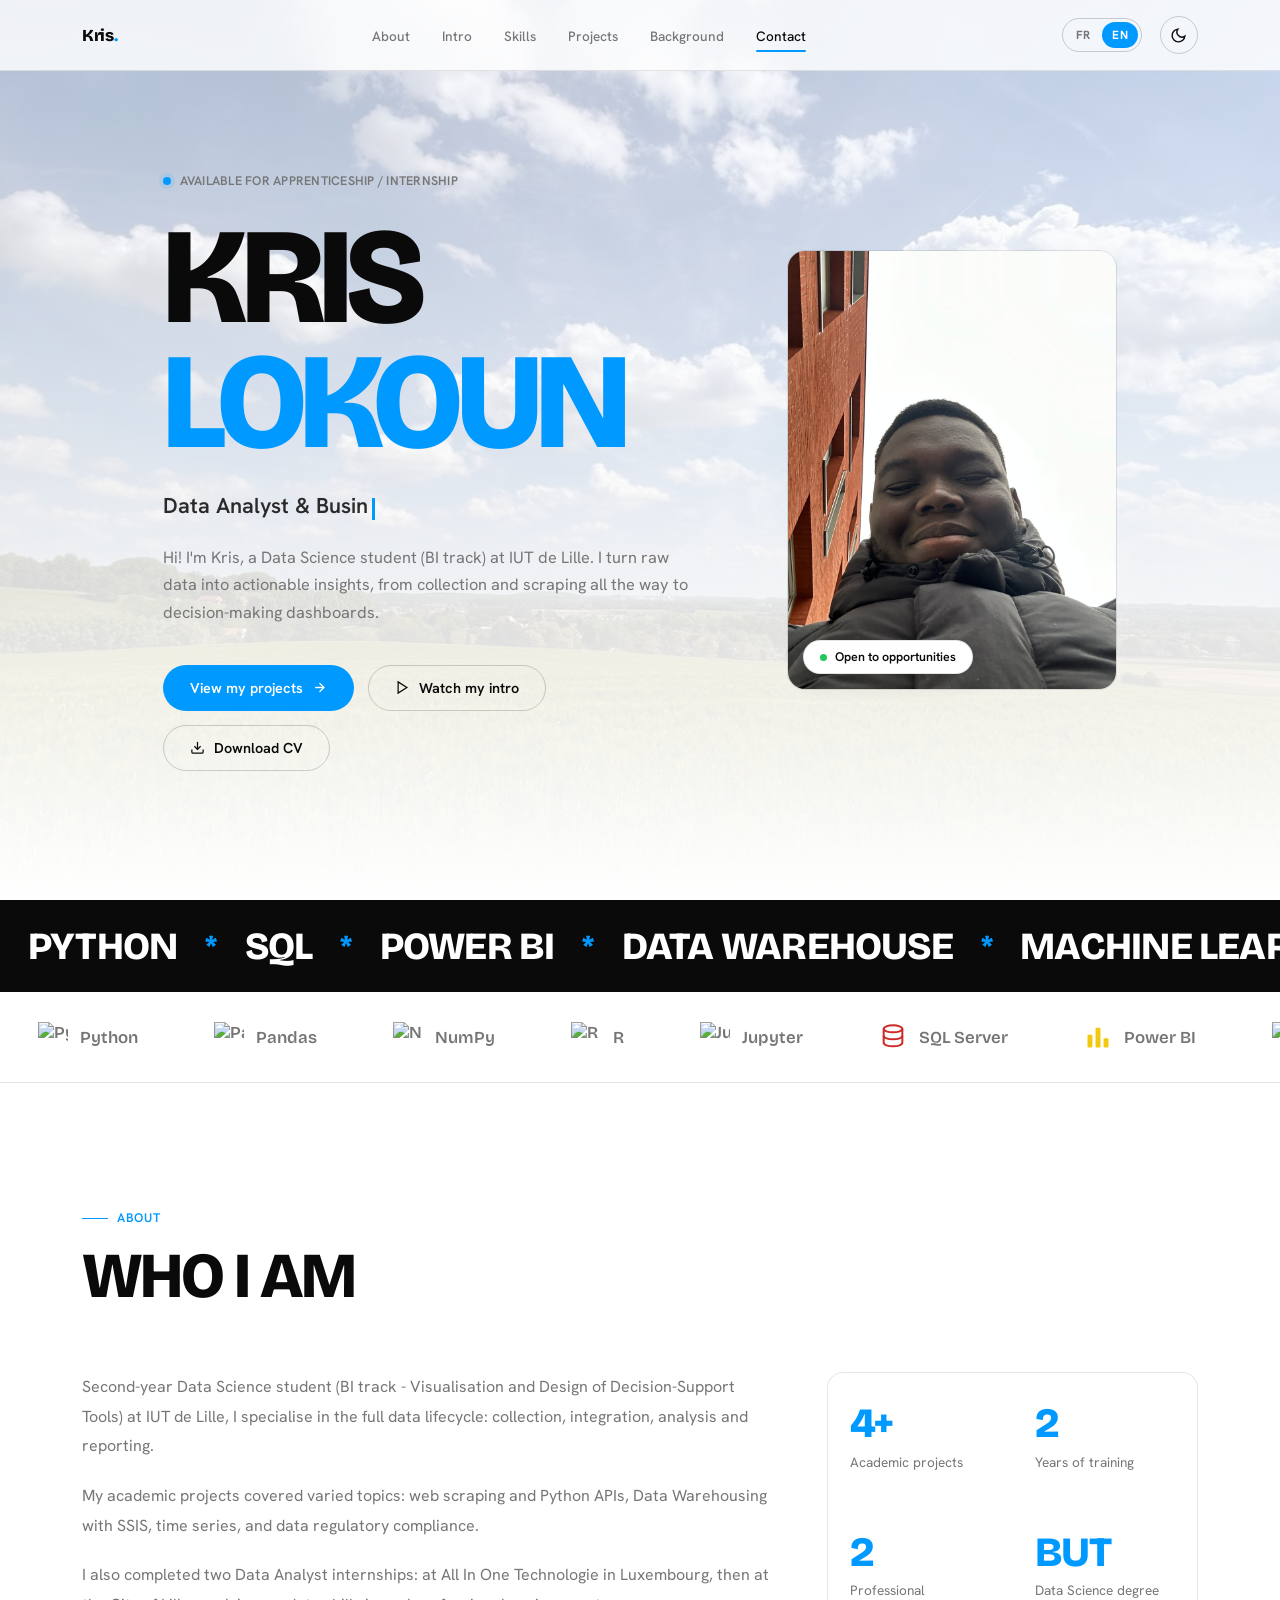
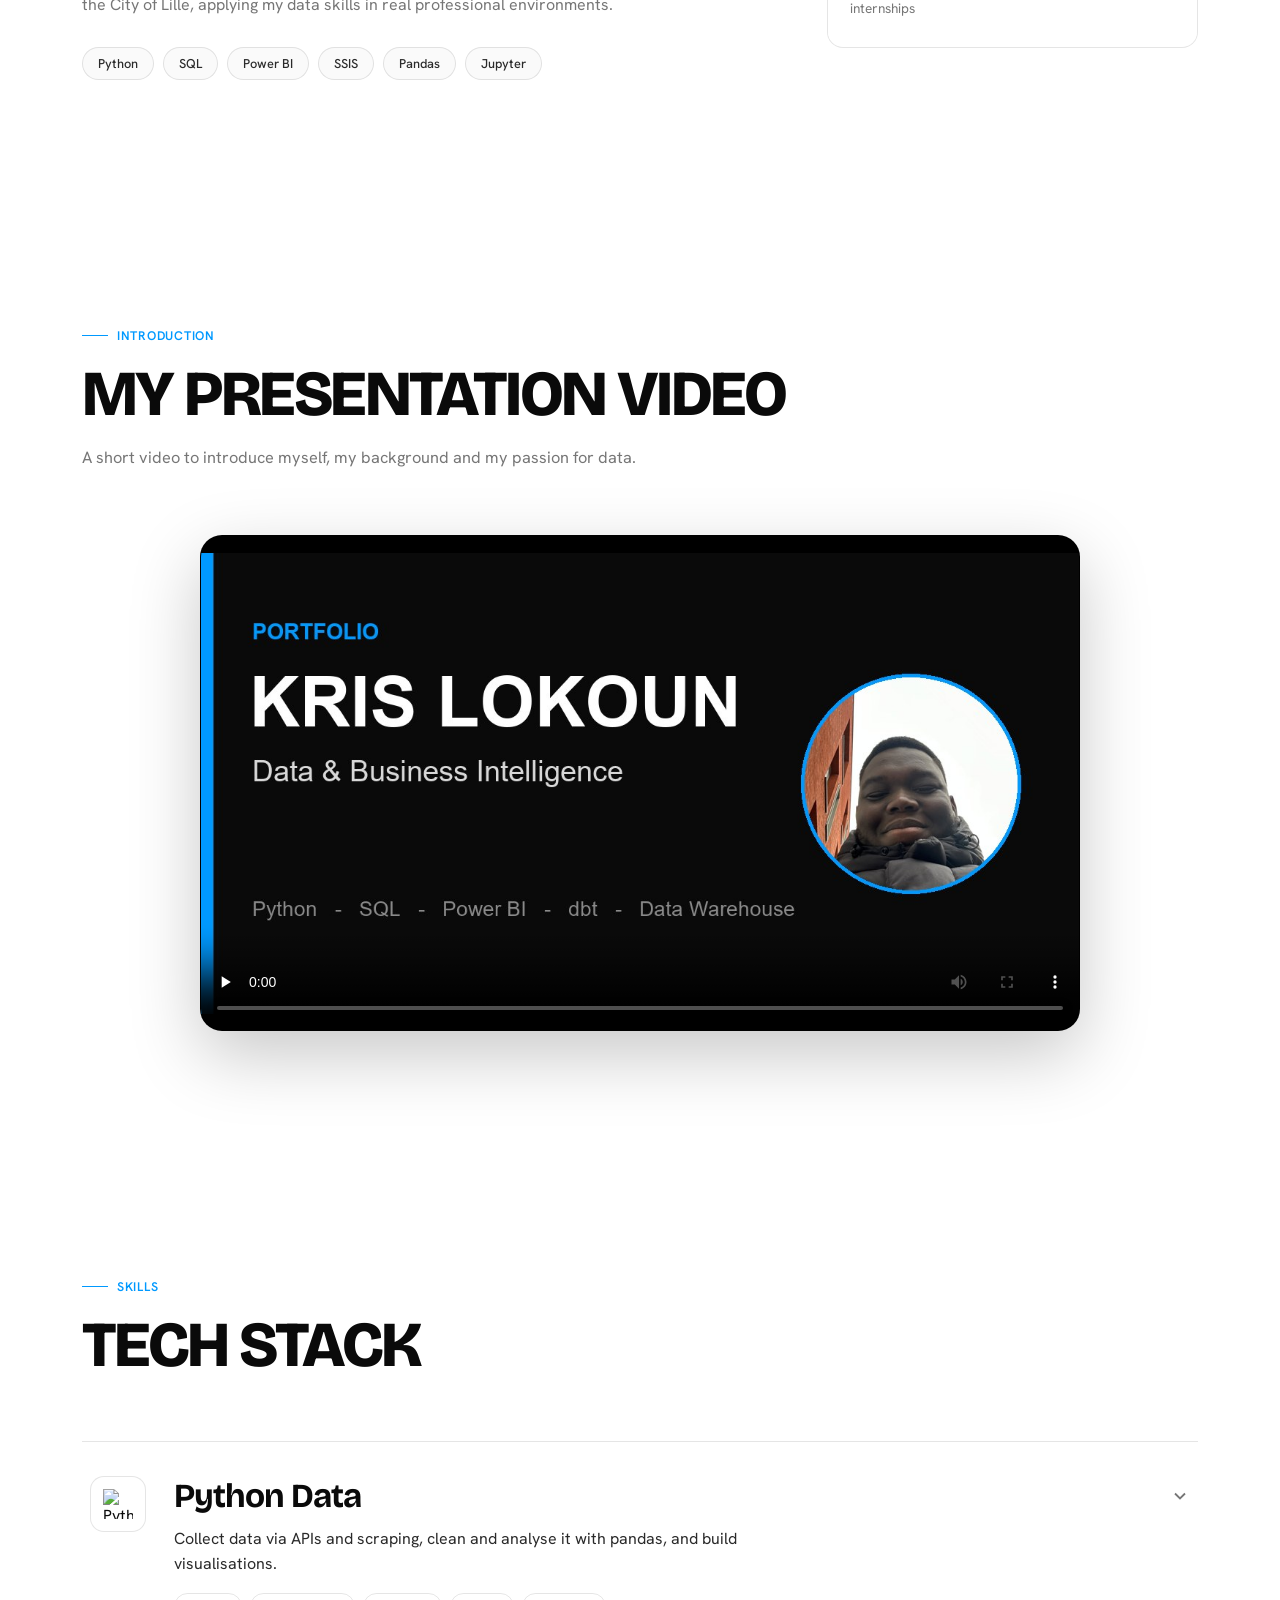
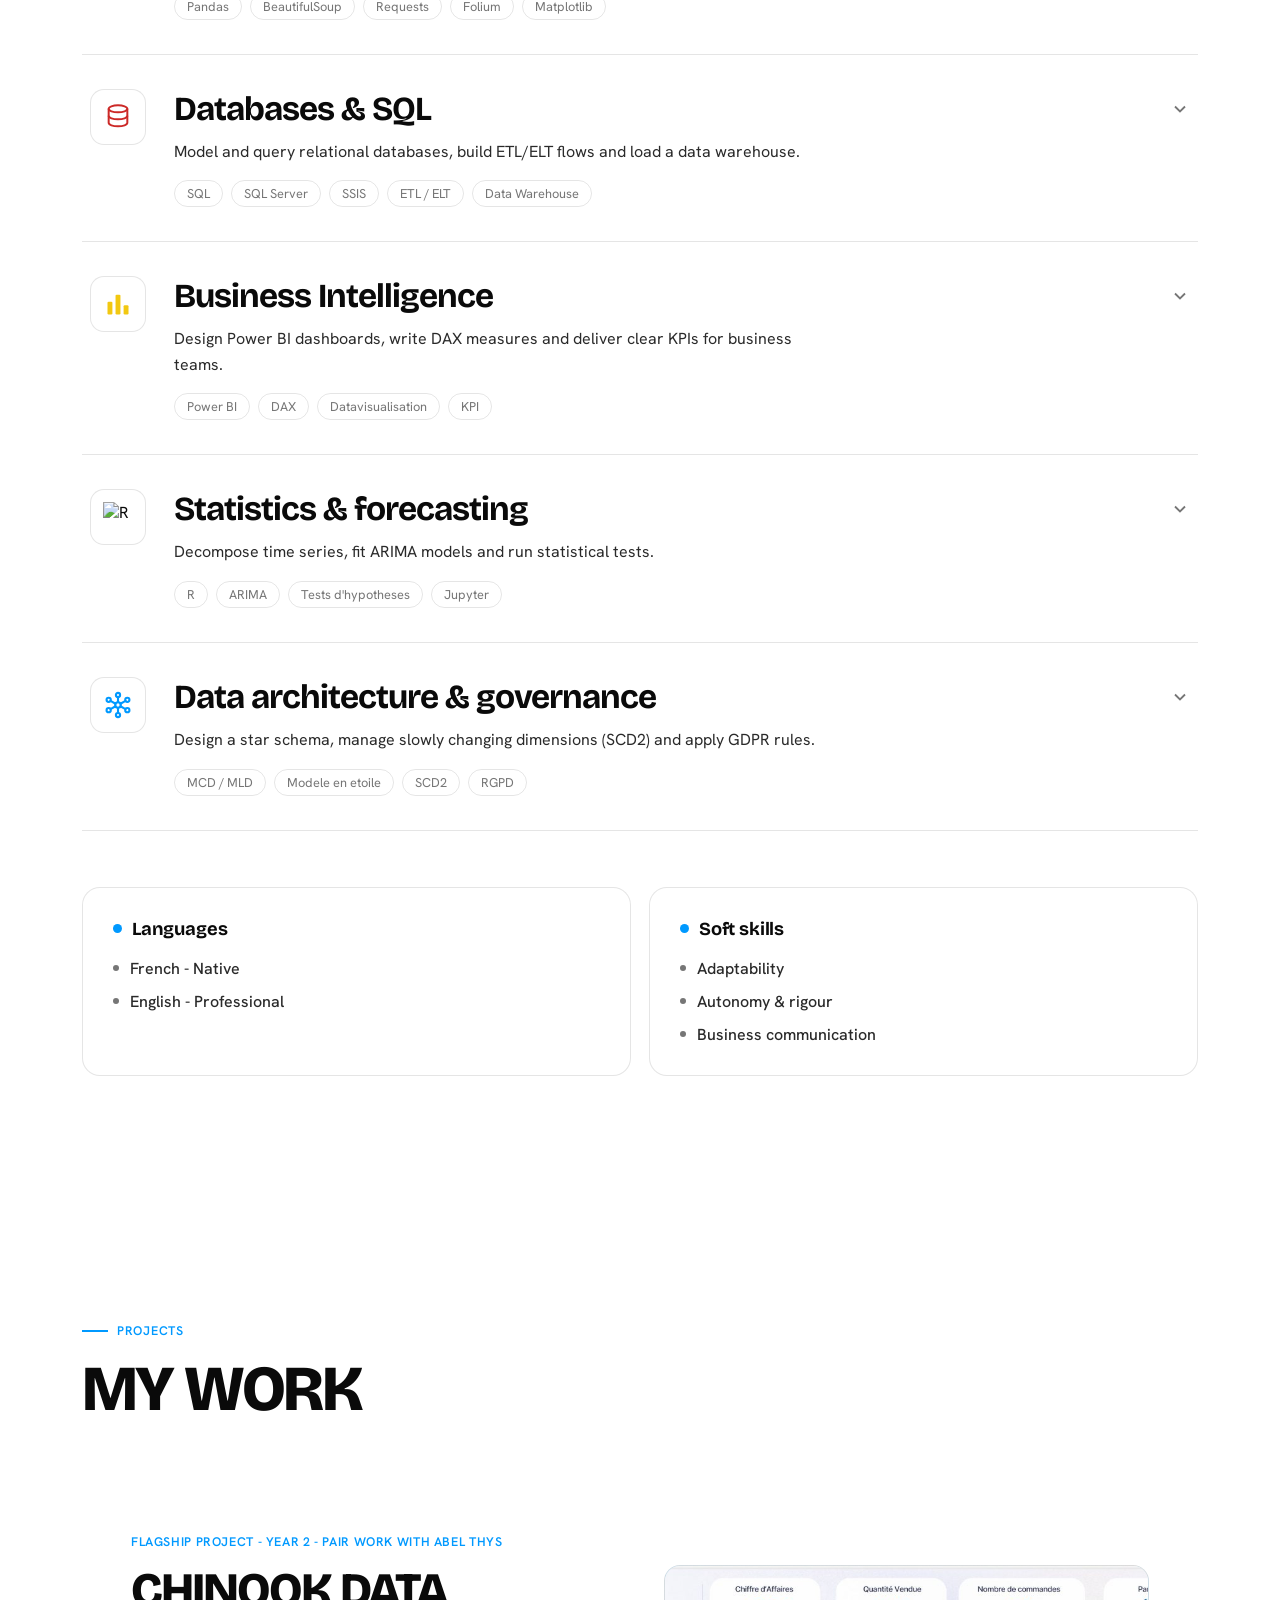
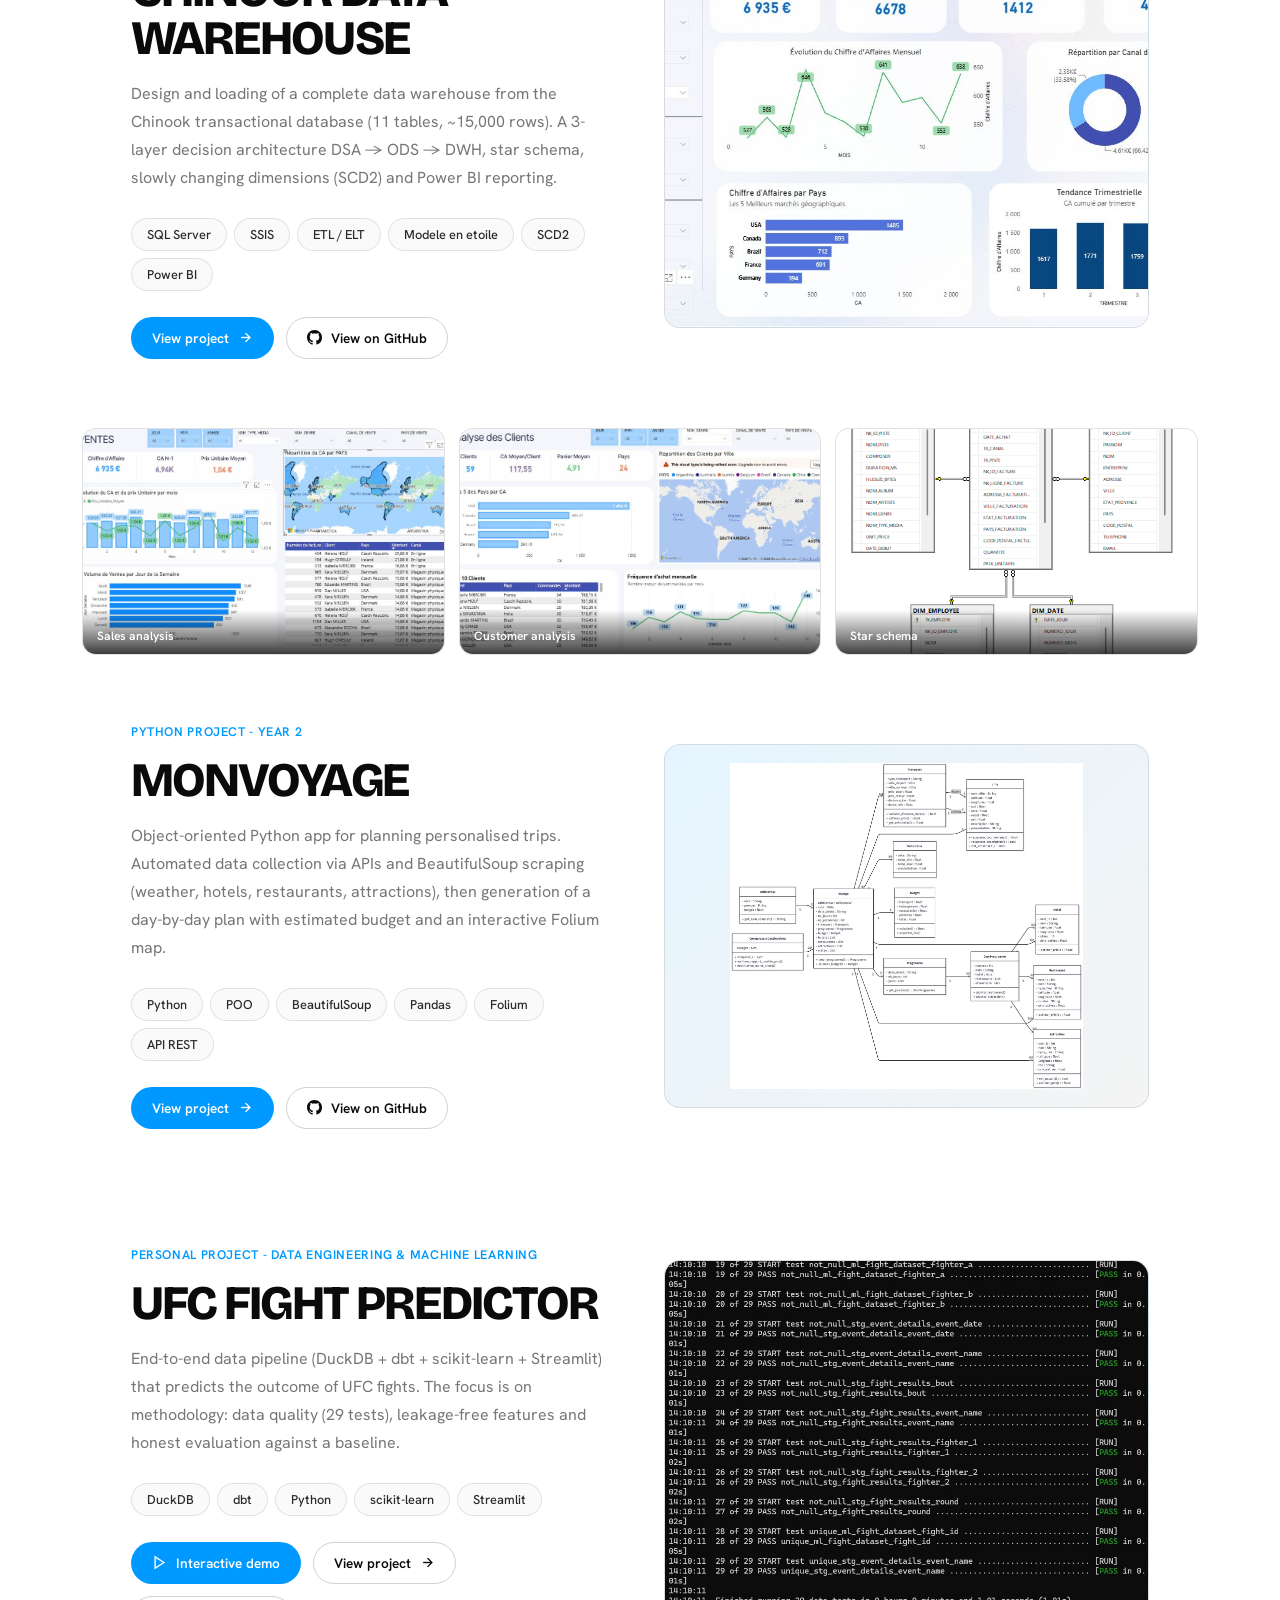
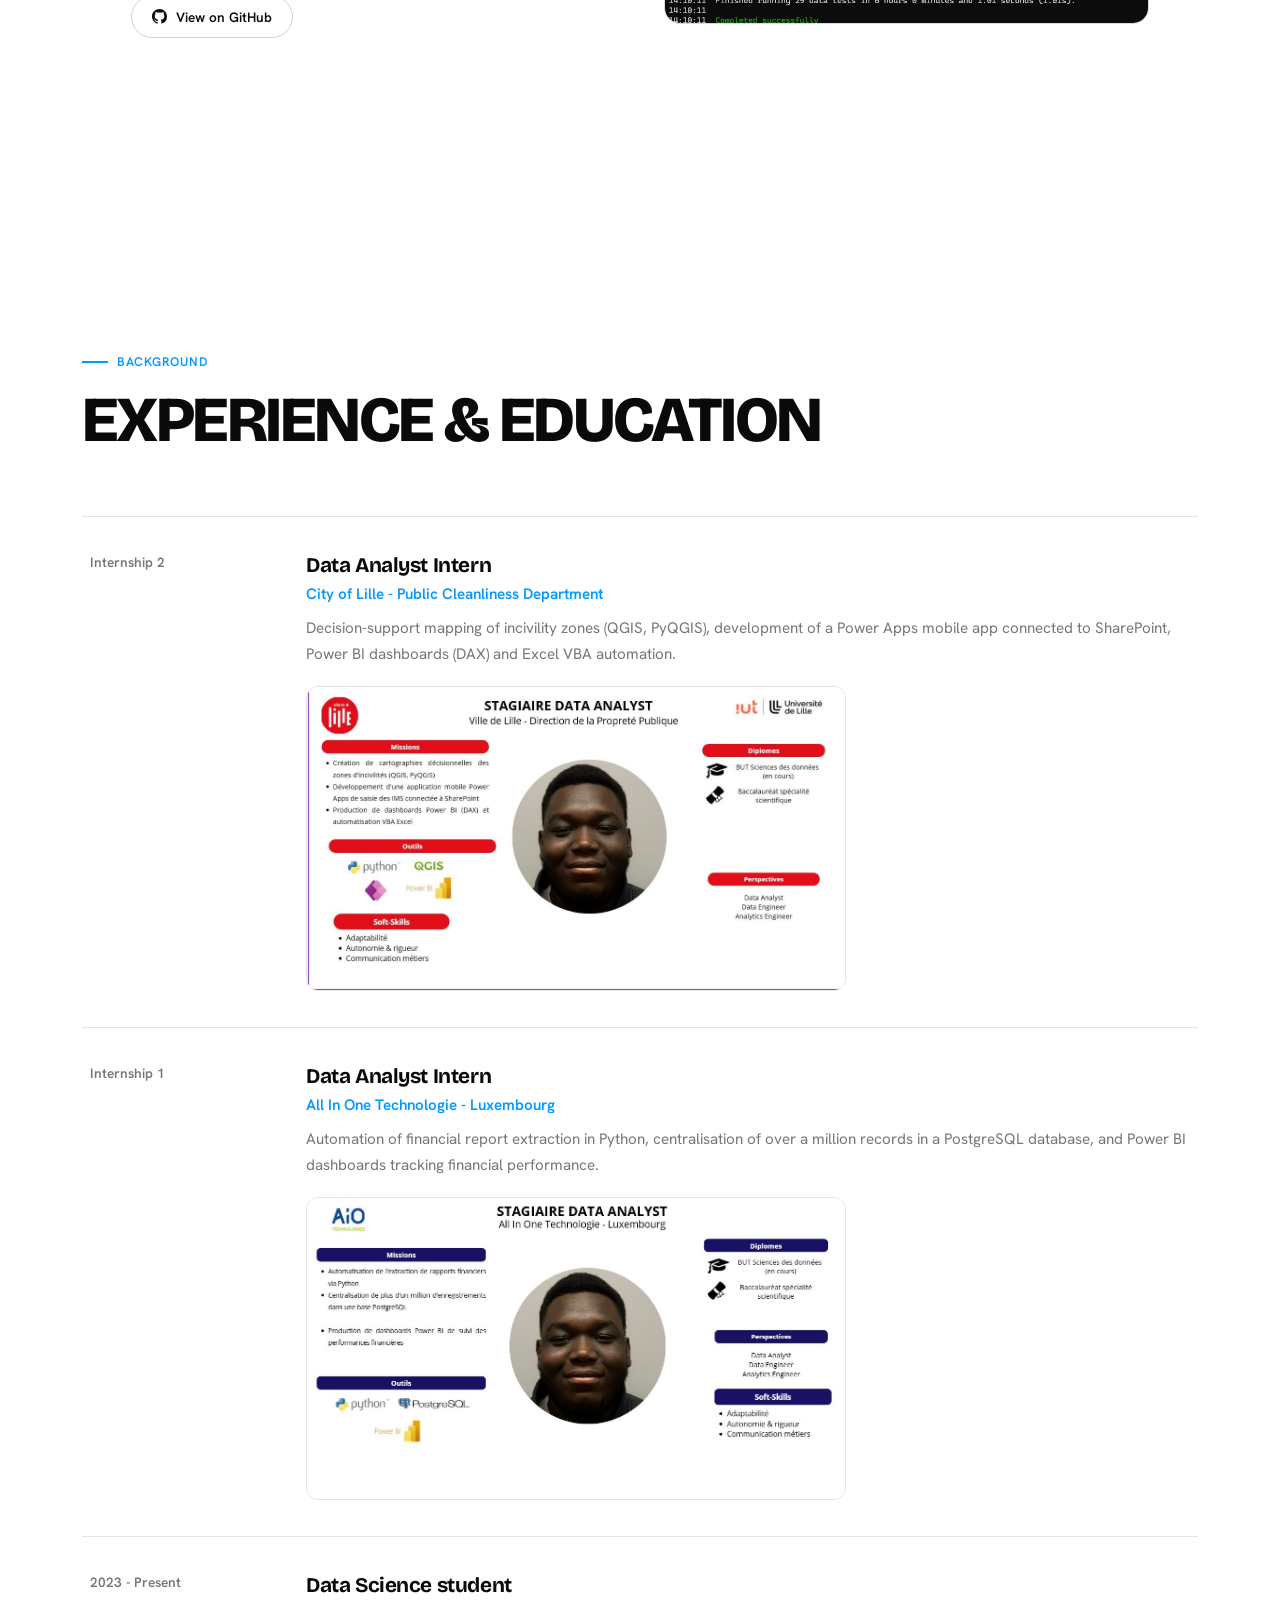
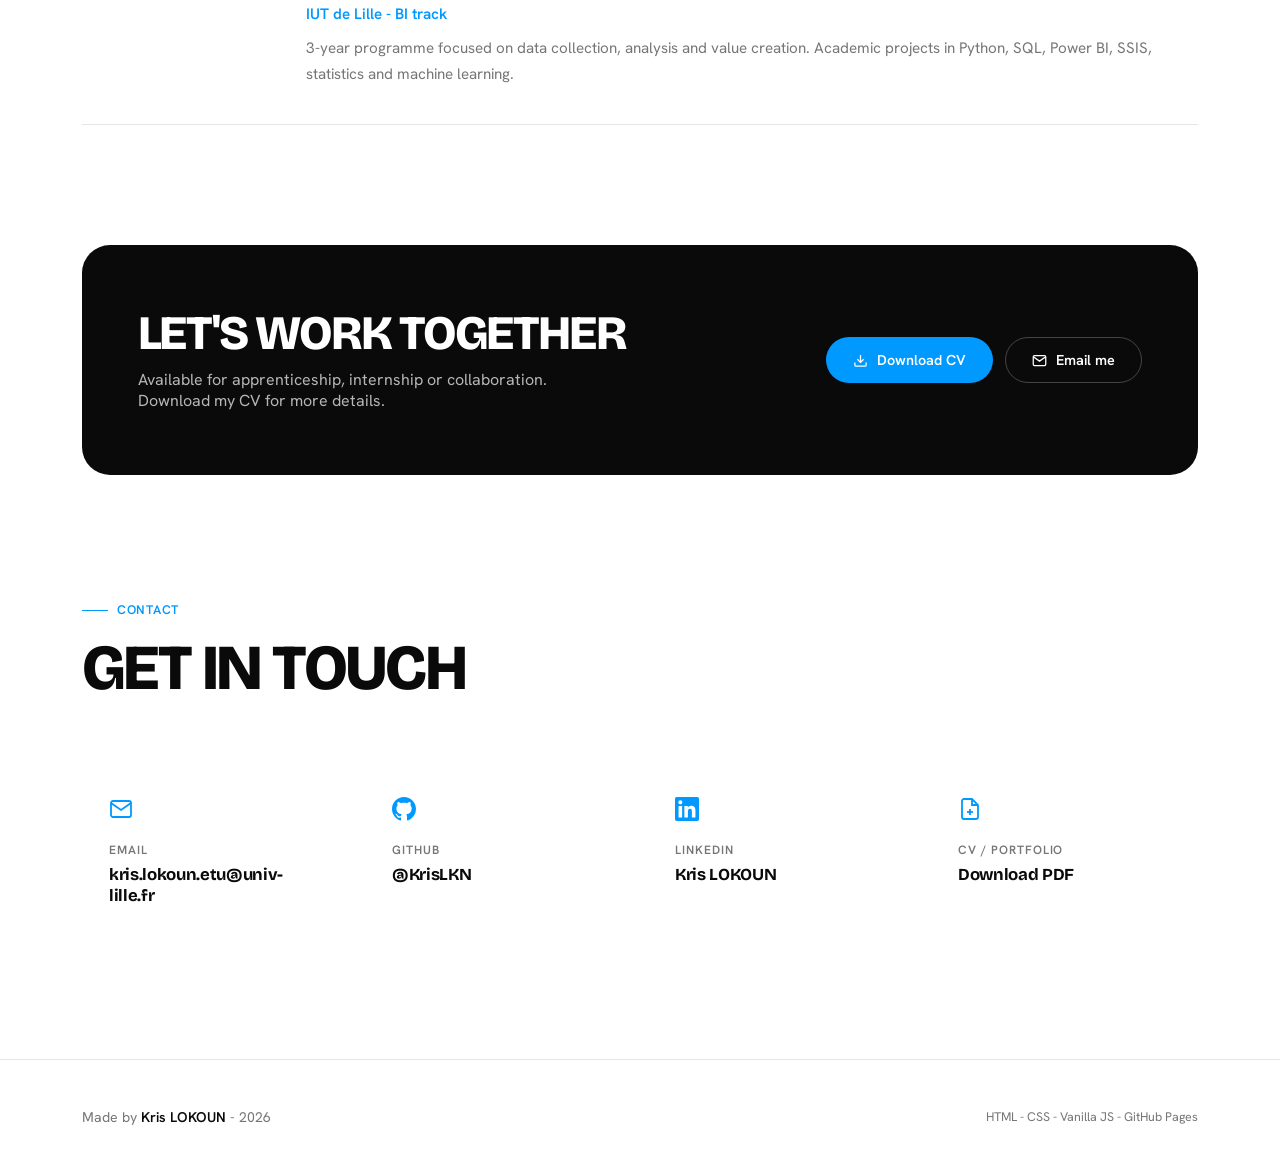
==== commit 4cc97be2: "Ajouter le bouton Demo interactive (predicteur UFC) sur l'accueil et la page projet" ====
--- a/index.html
+++ b/index.html
@@ -908,7 +908,11 @@
           <span class="tag">DuckDB</span><span class="tag">dbt</span><span class="tag">Python</span><span class="tag">scikit-learn</span><span class="tag">Streamlit</span>
         </div>
         <div style="display:flex;gap:12px;flex-wrap:wrap;">
-          <a href="projets/ufc.html" class="btn btn-primary" style="padding:11px 20px;font-size:0.85rem;">
+          <a href="https://ufc-fight-predictor.onrender.com" target="_blank" class="btn btn-primary" style="padding:11px 20px;font-size:0.85rem;">
+            <svg width="15" height="15" fill="none" stroke="currentColor" stroke-width="2.2" viewBox="0 0 24 24"><polygon points="5 3 19 12 5 21 5 3"/></svg>
+            <span data-i18n="pp.demo">Demo interactive</span>
+          </a>
+          <a href="projets/ufc.html" class="btn btn-outline" style="padding:11px 20px;font-size:0.85rem;">
             <span data-i18n="projects.viewProject">Voir le projet</span>
             <svg width="15" height="15" fill="none" stroke="currentColor" stroke-width="2.2" viewBox="0 0 24 24"><line x1="5" y1="12" x2="19" y2="12"/><polyline points="12 5 19 12 12 19"/></svg>
           </a>
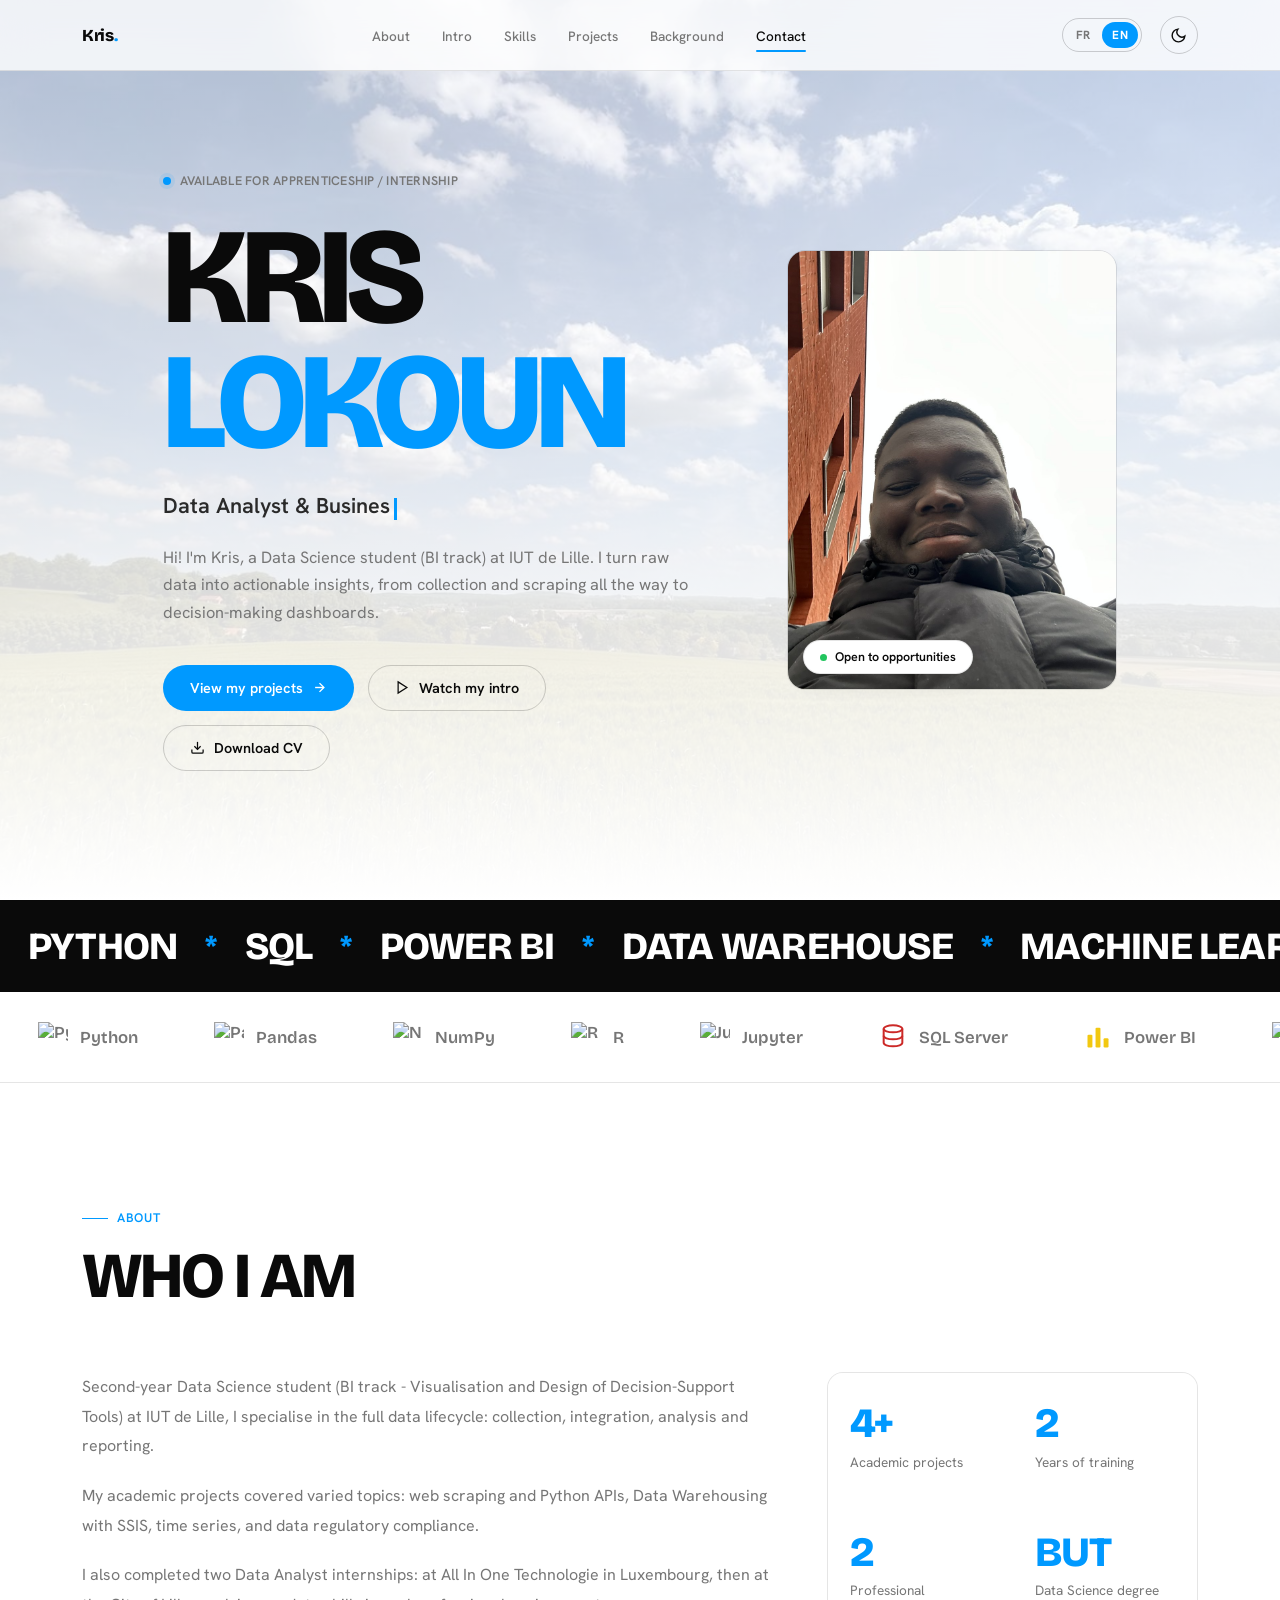
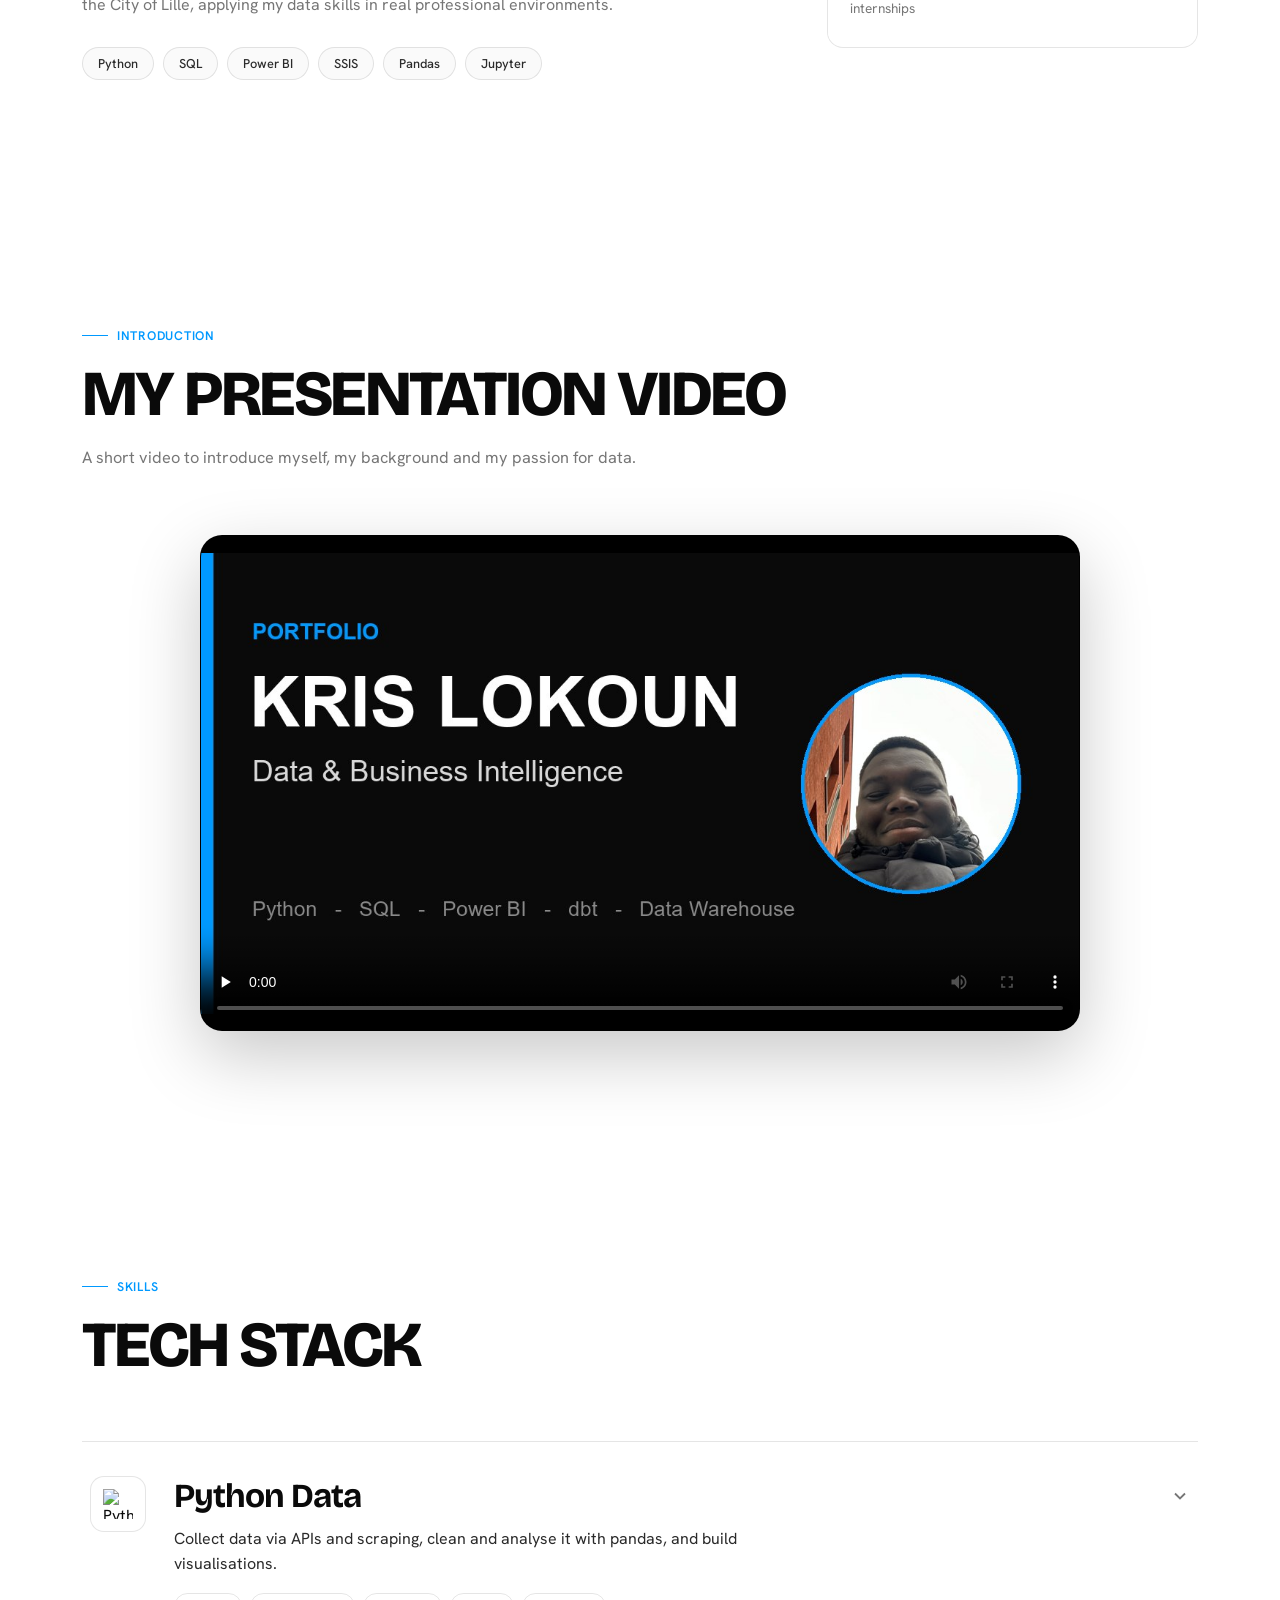
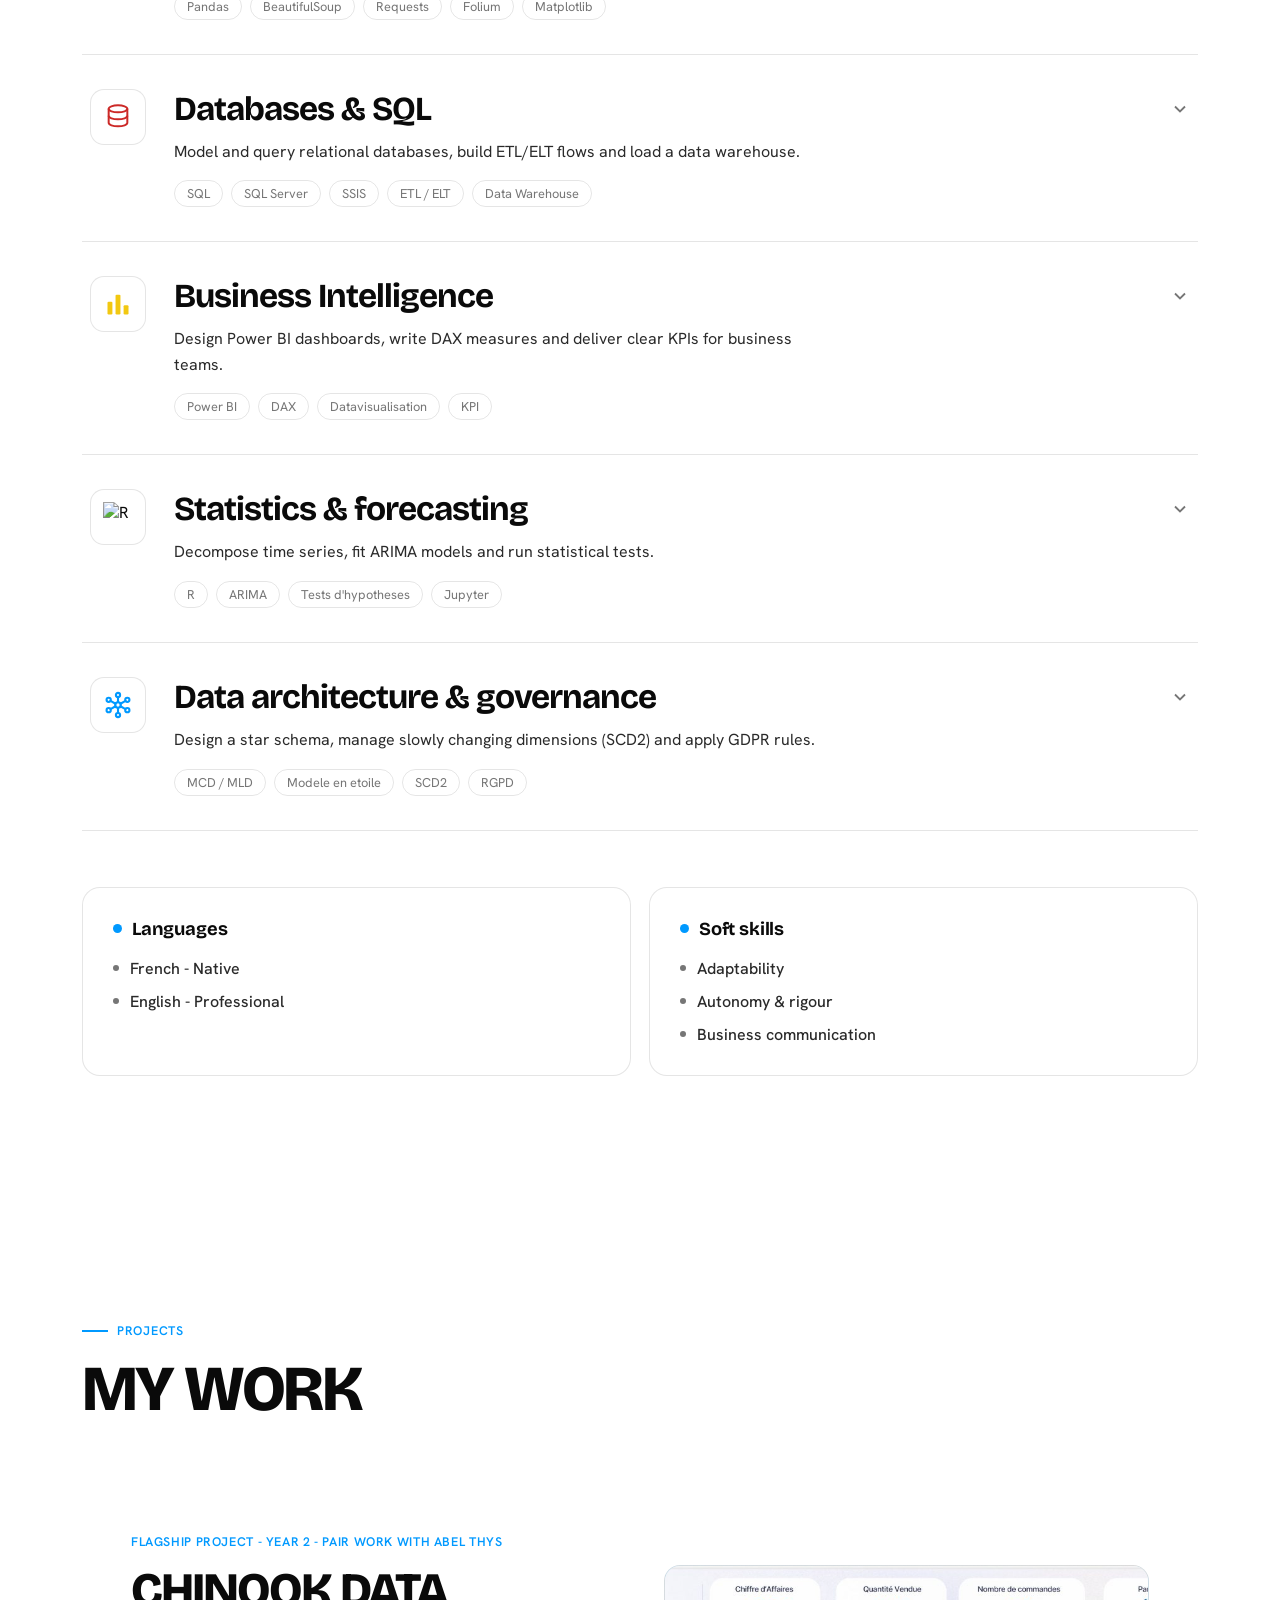
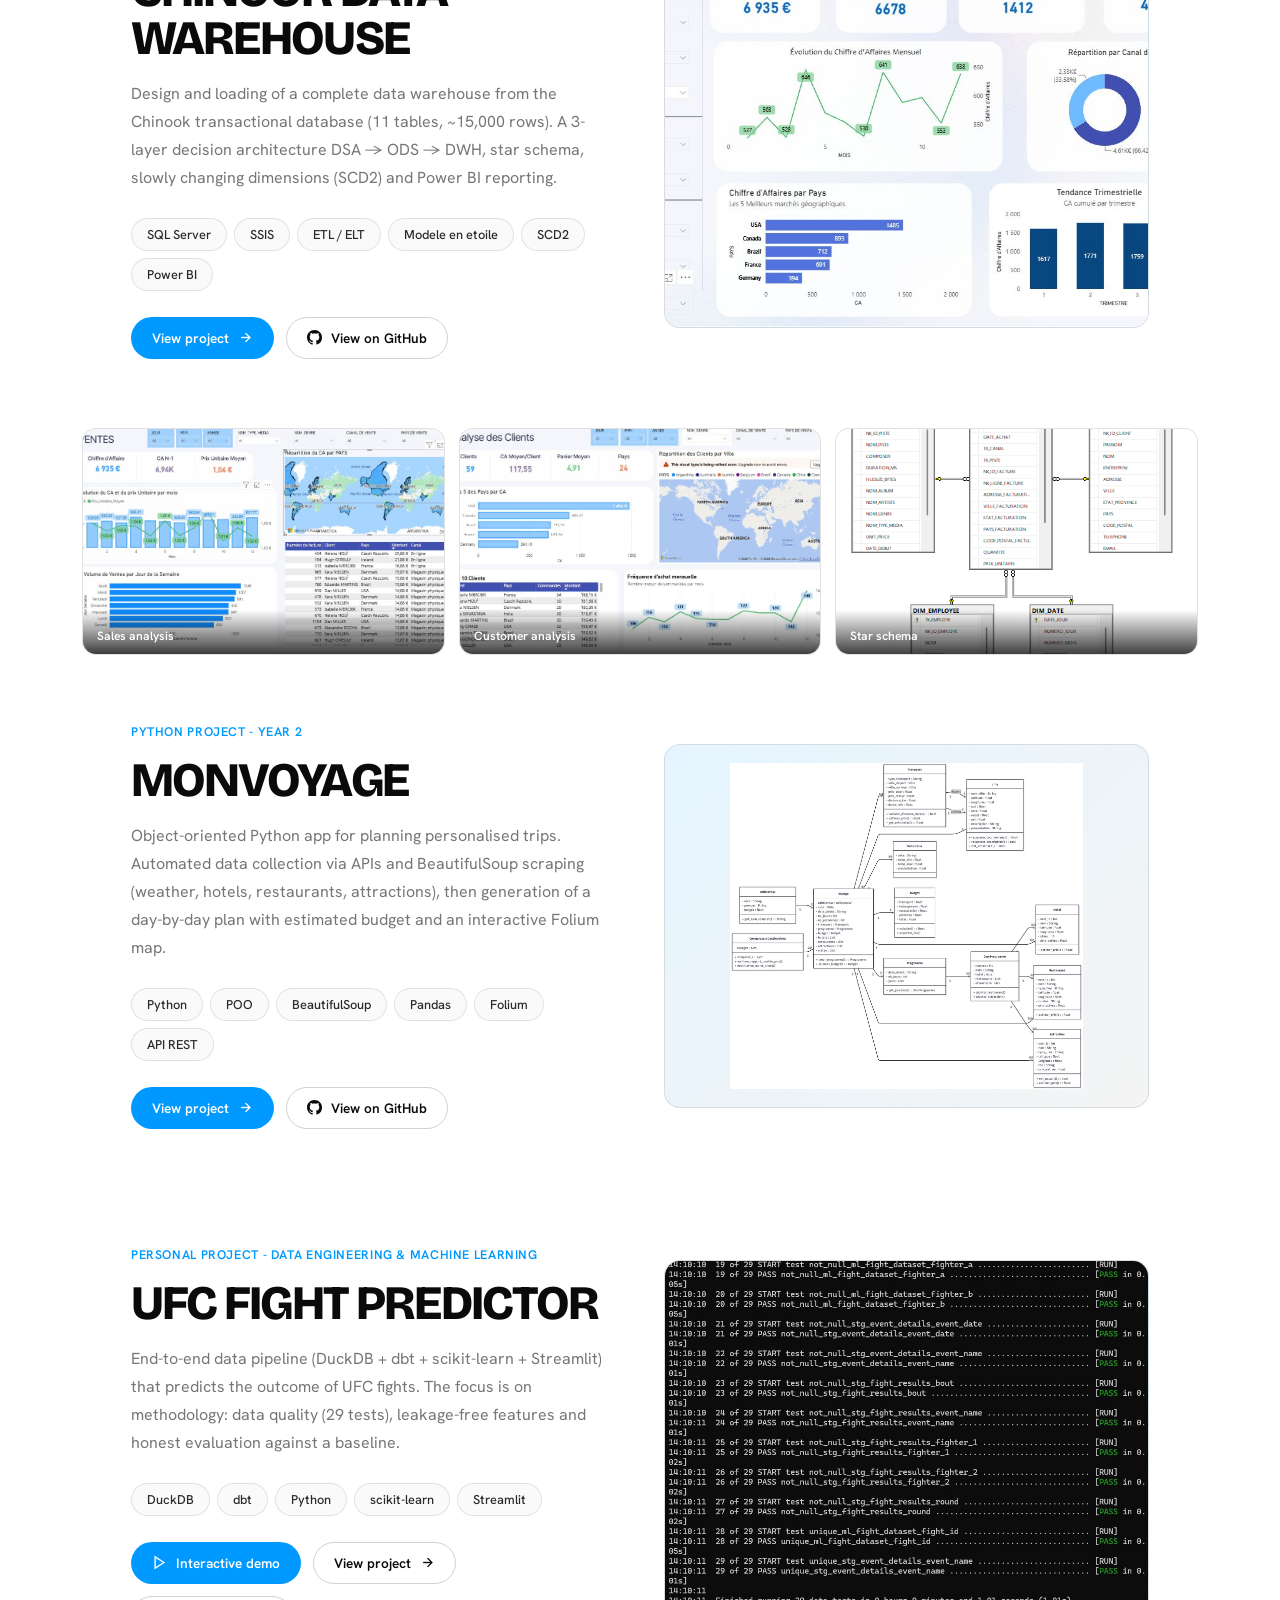
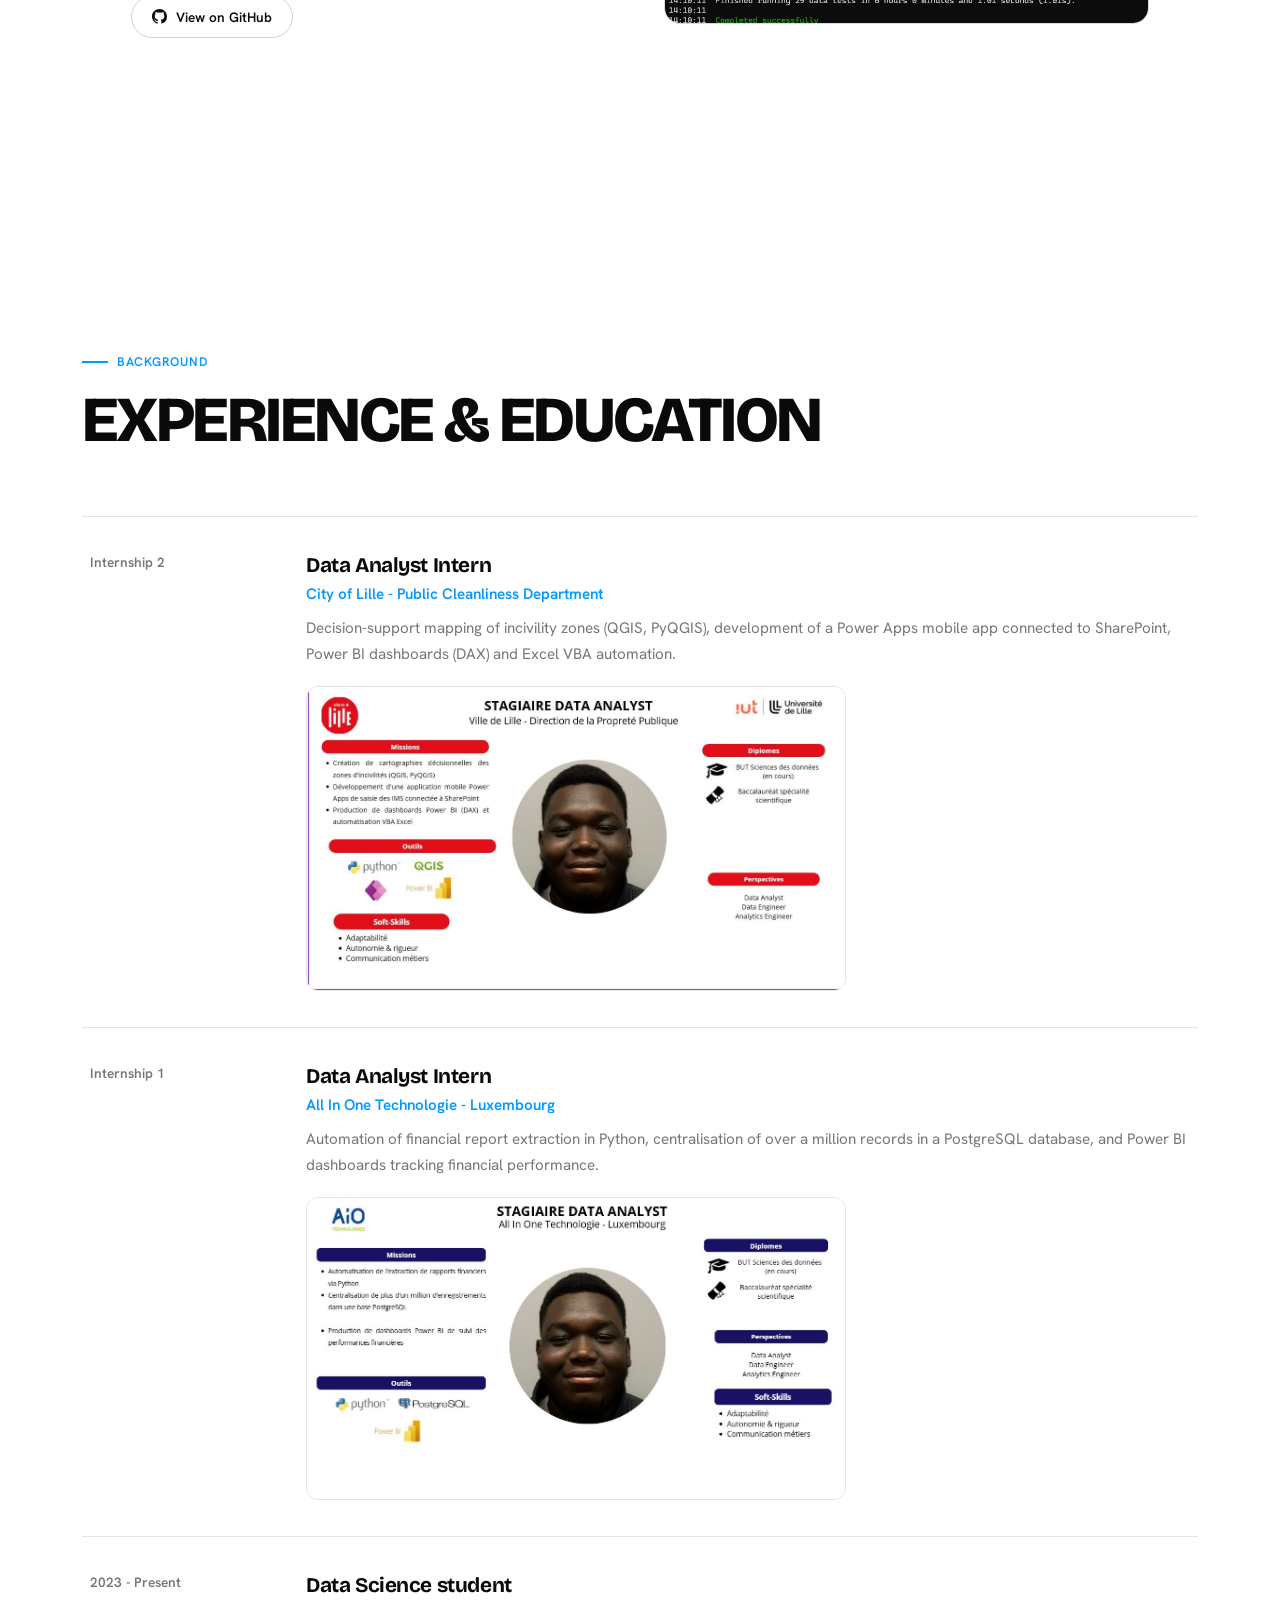
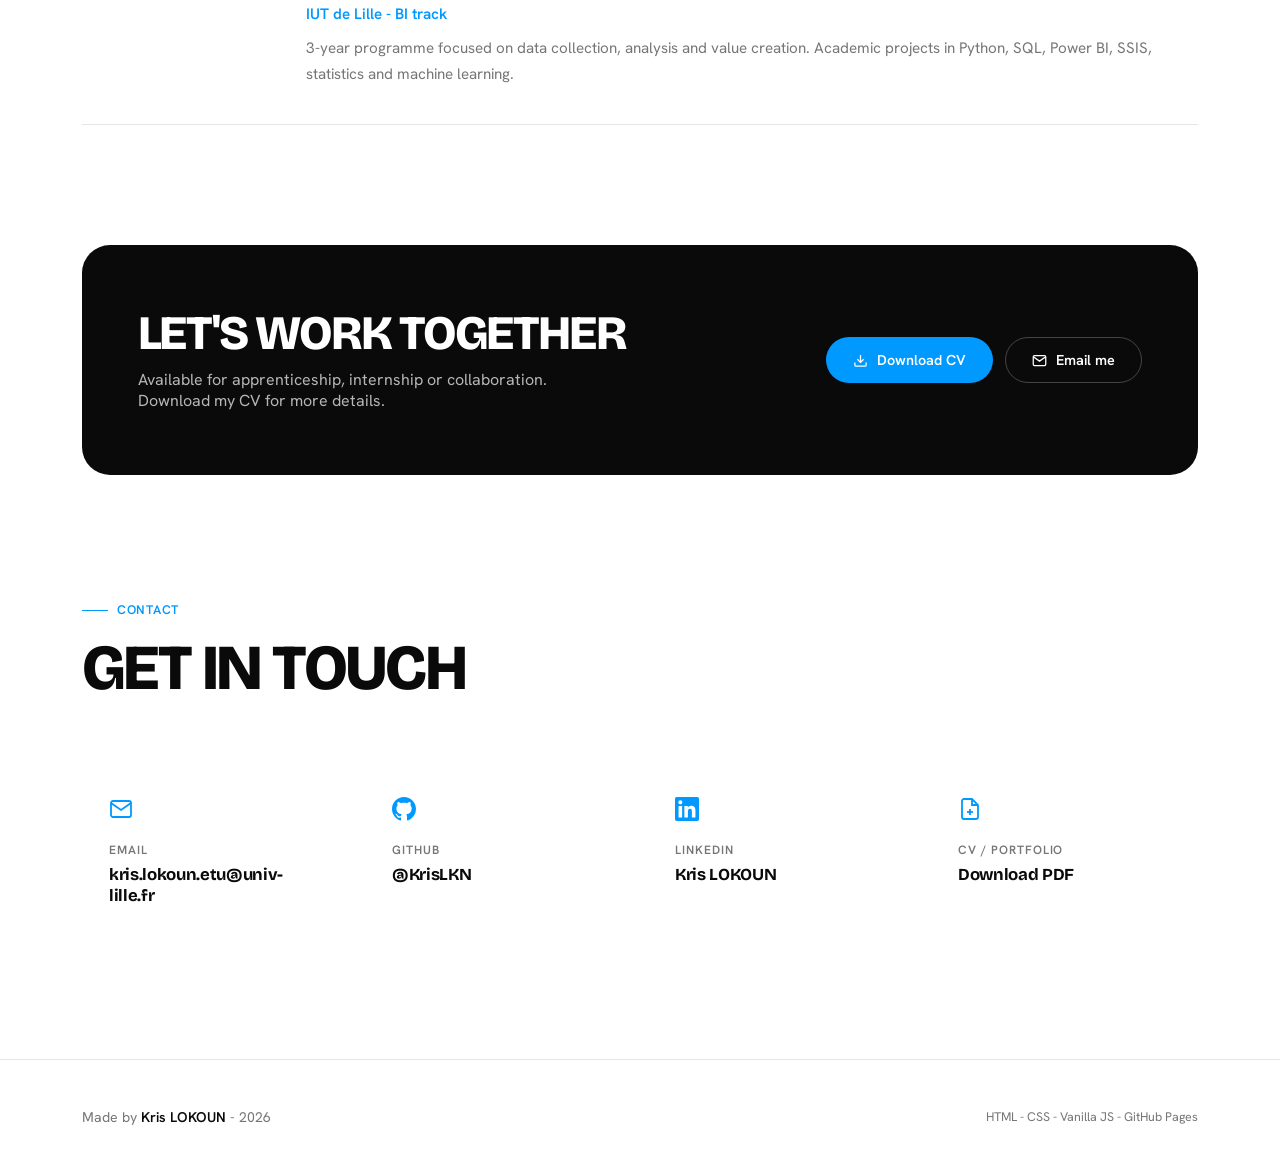
==== commit 44486253: "Demo UFC interactive integree au portfolio (statique, calcul navigateur, photos Wikipedia)" ====
--- a/index.html
+++ b/index.html
@@ -908,7 +908,7 @@
           <span class="tag">DuckDB</span><span class="tag">dbt</span><span class="tag">Python</span><span class="tag">scikit-learn</span><span class="tag">Streamlit</span>
         </div>
         <div style="display:flex;gap:12px;flex-wrap:wrap;">
-          <a href="https://ufc-fight-predictor.onrender.com" target="_blank" class="btn btn-primary" style="padding:11px 20px;font-size:0.85rem;">
+          <a href="ufc/" target="_blank" class="btn btn-primary" style="padding:11px 20px;font-size:0.85rem;">
             <svg width="15" height="15" fill="none" stroke="currentColor" stroke-width="2.2" viewBox="0 0 24 24"><polygon points="5 3 19 12 5 21 5 3"/></svg>
             <span data-i18n="pp.demo">Demo interactive</span>
           </a>
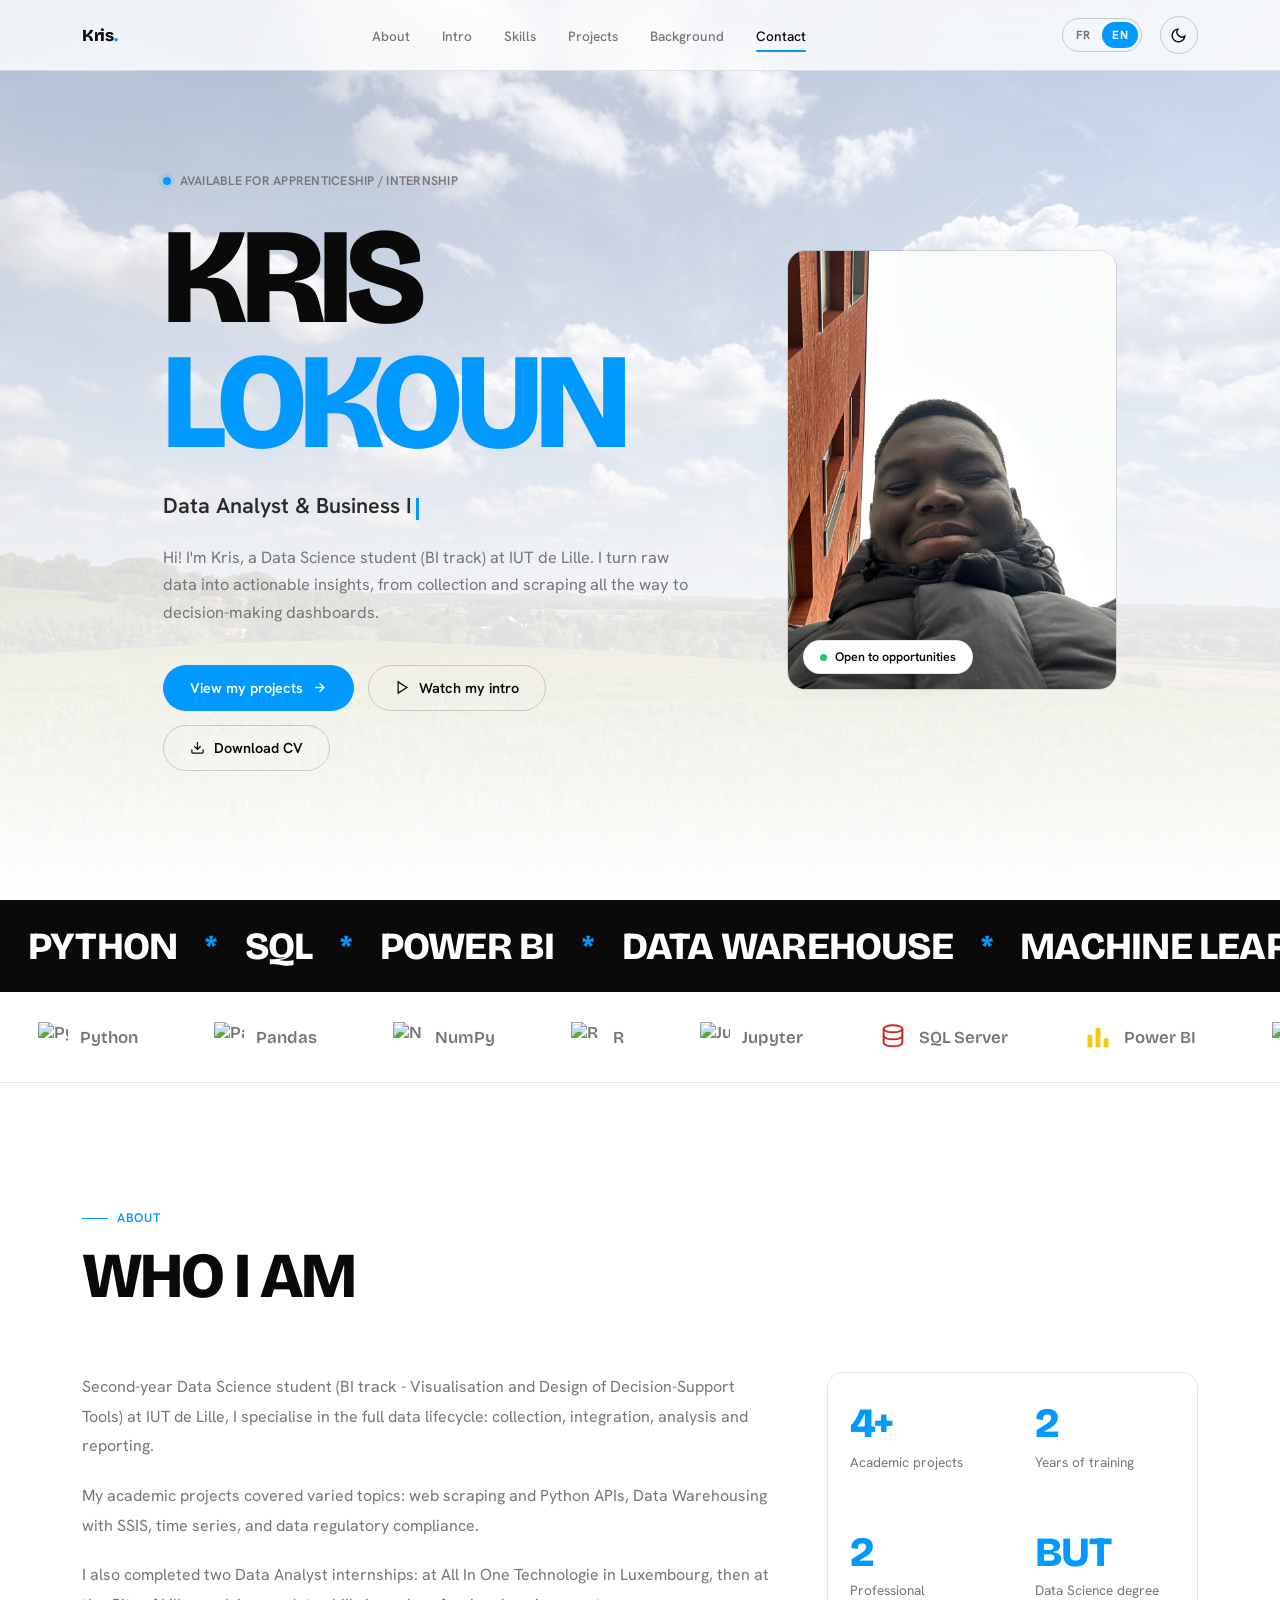
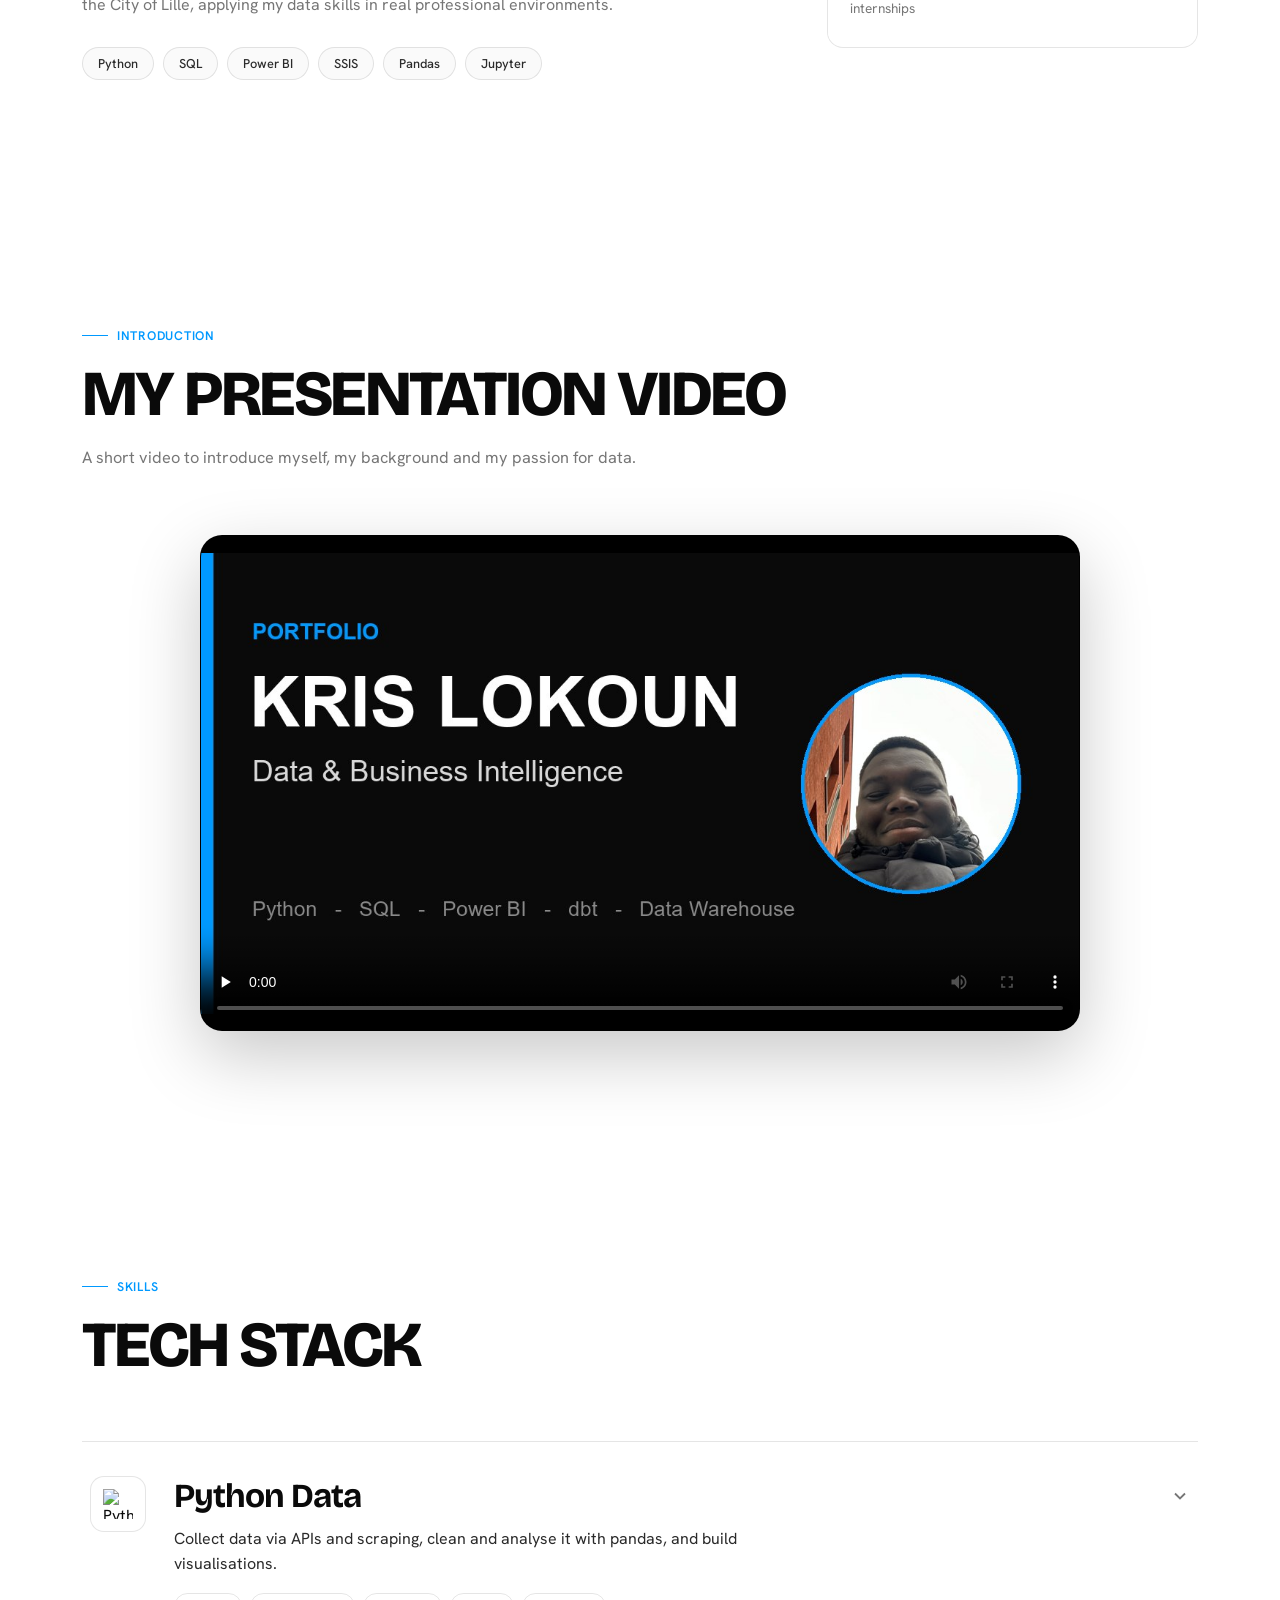
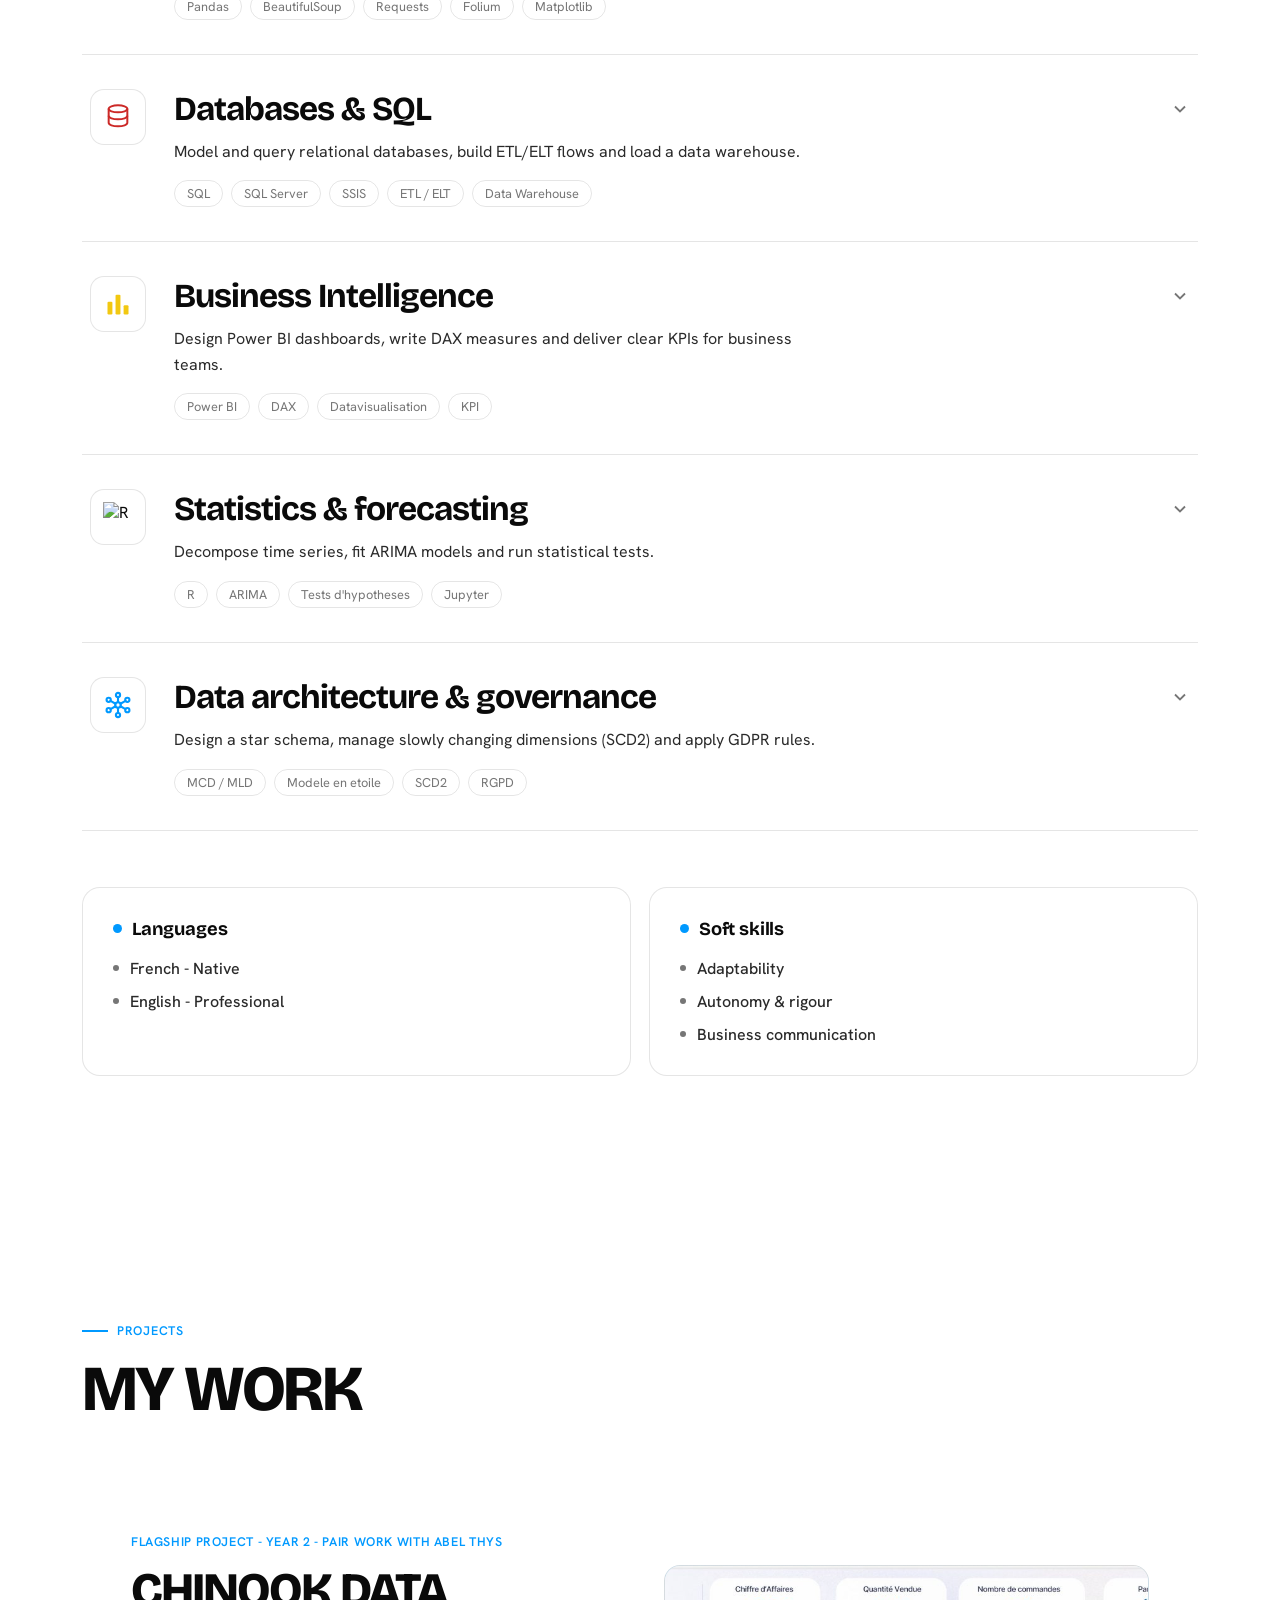
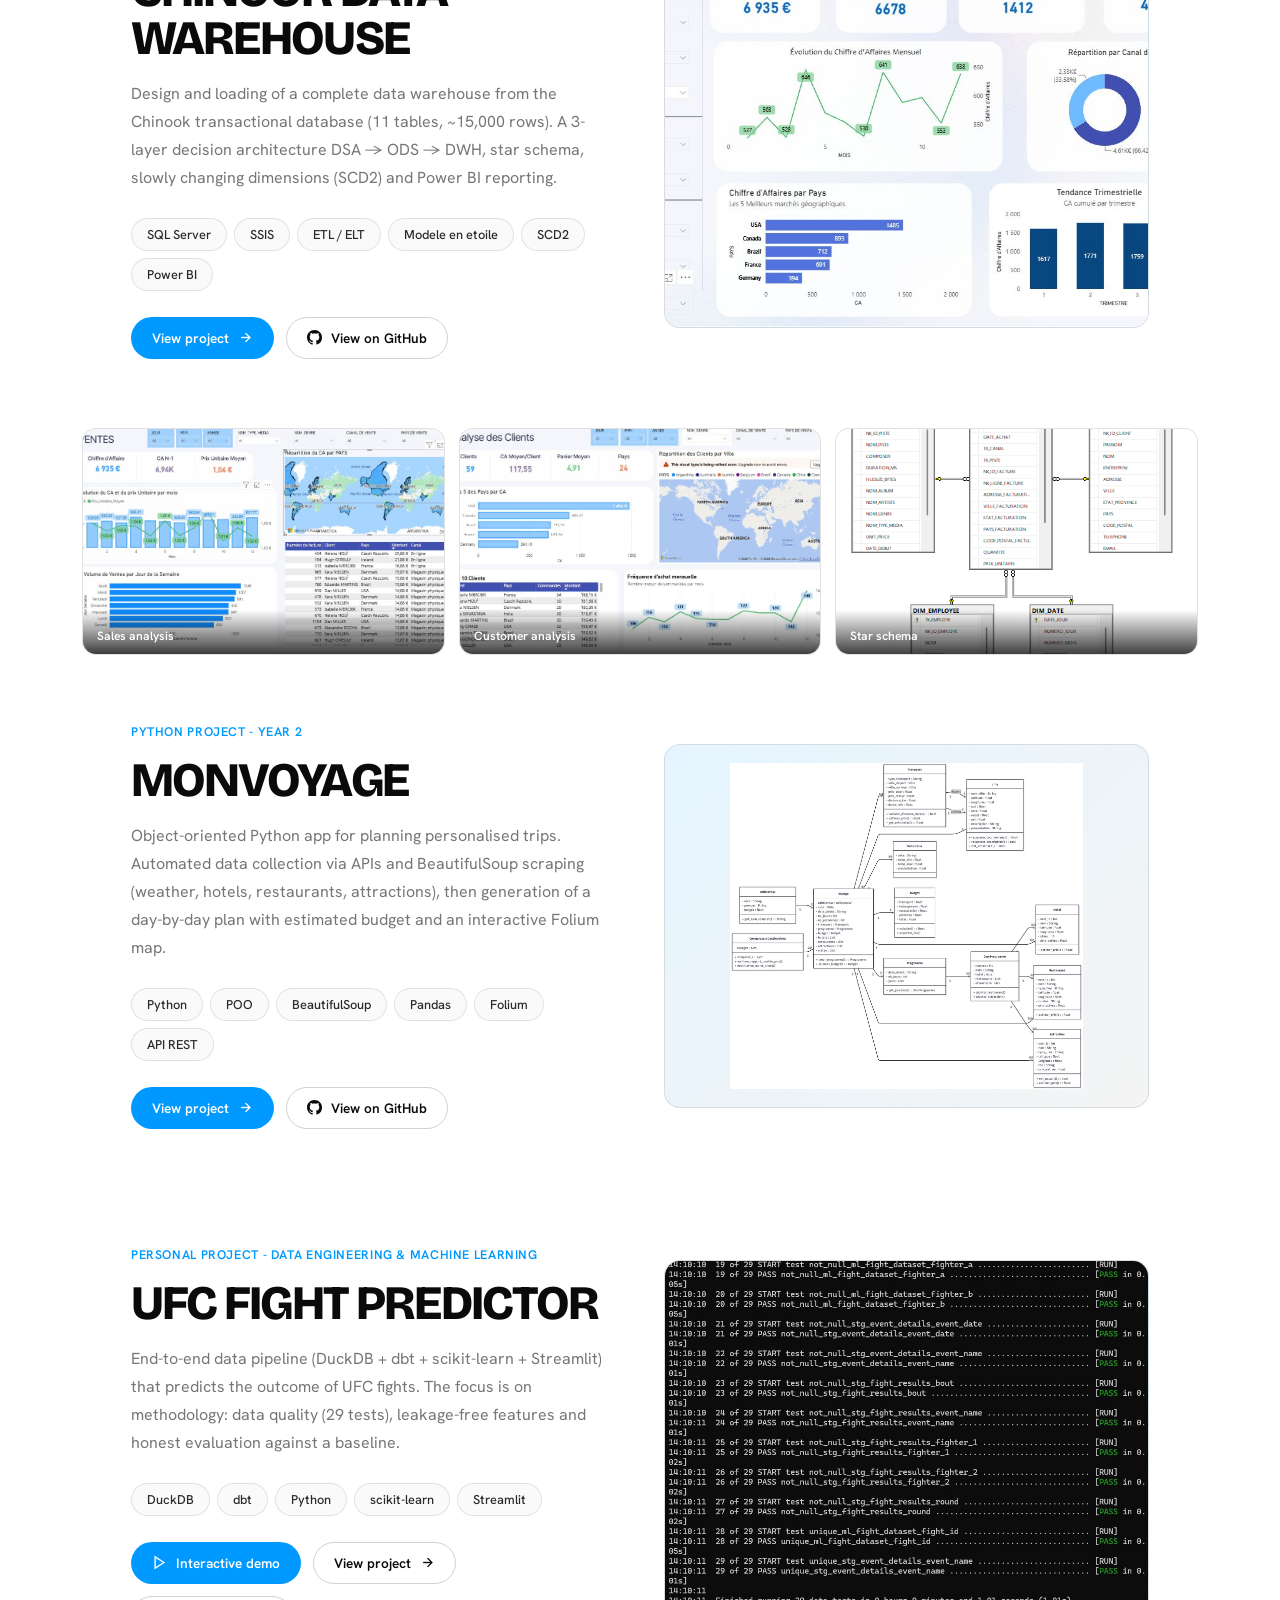
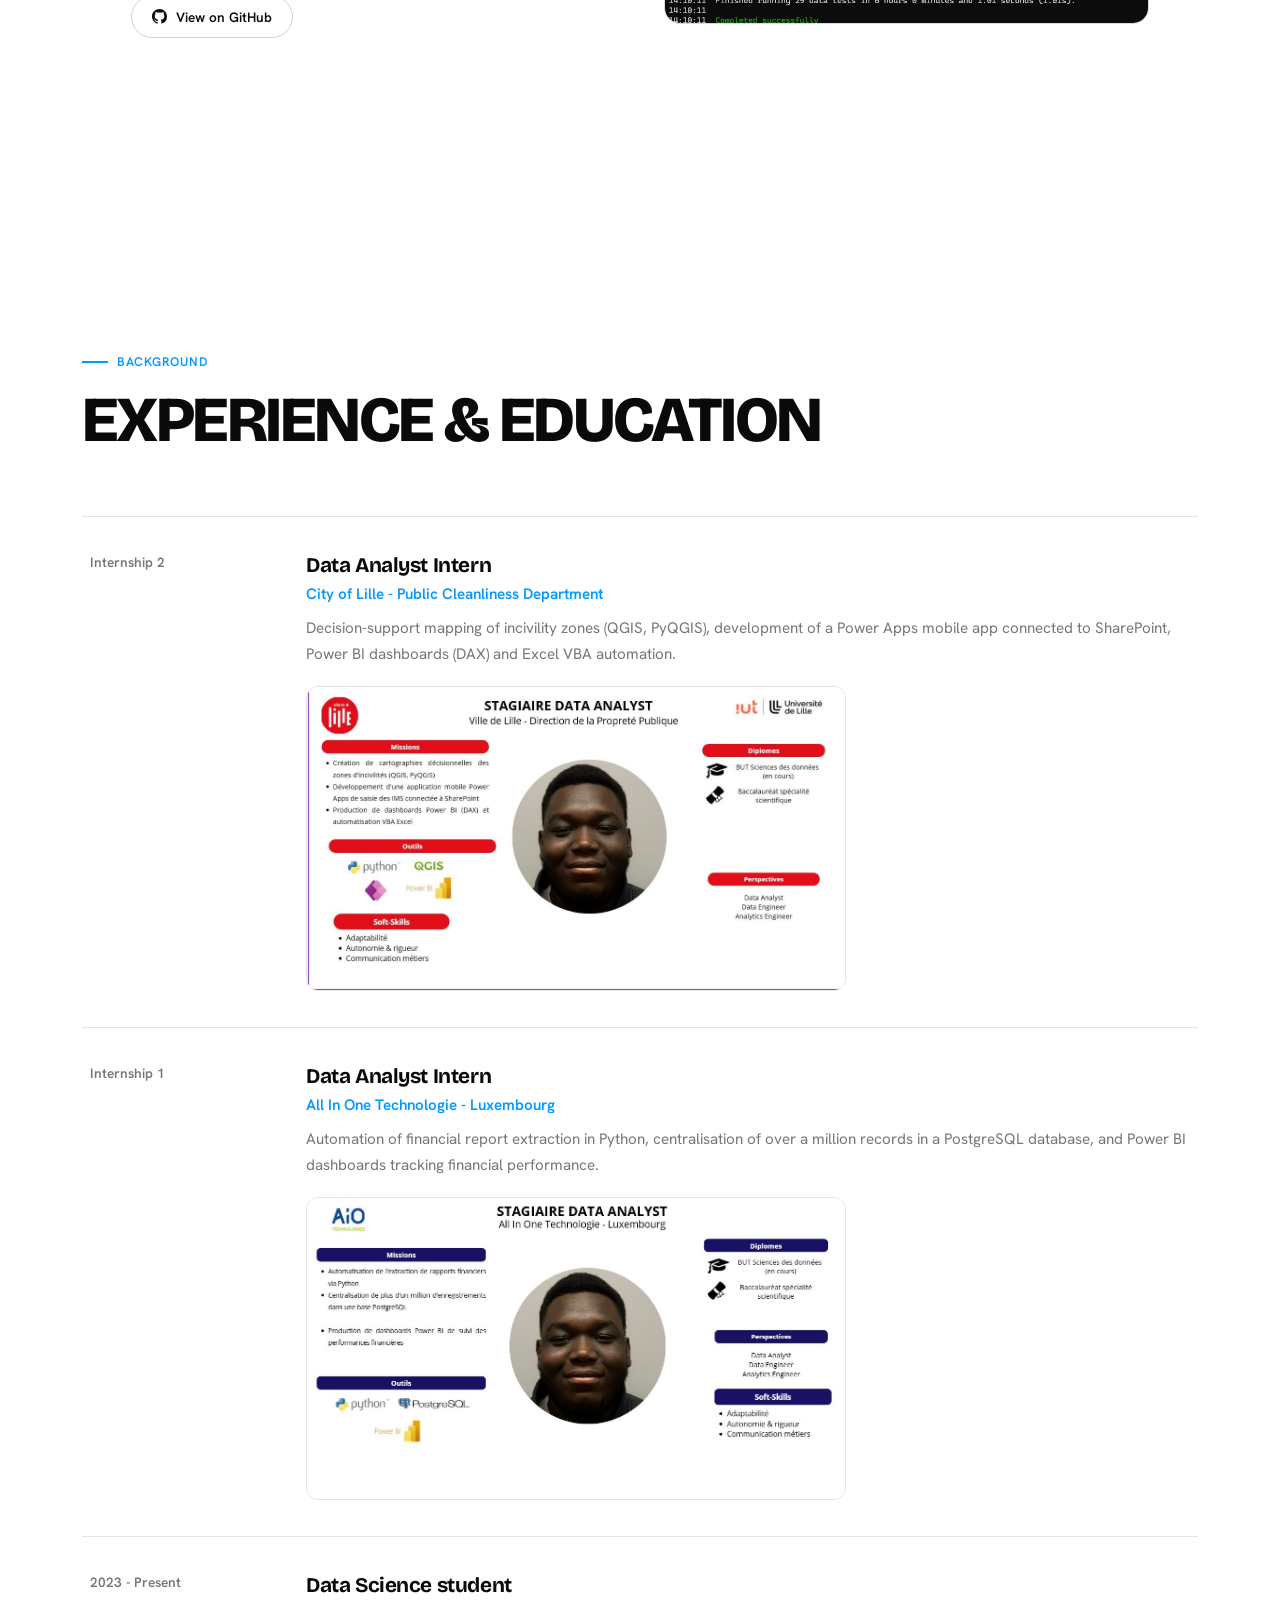
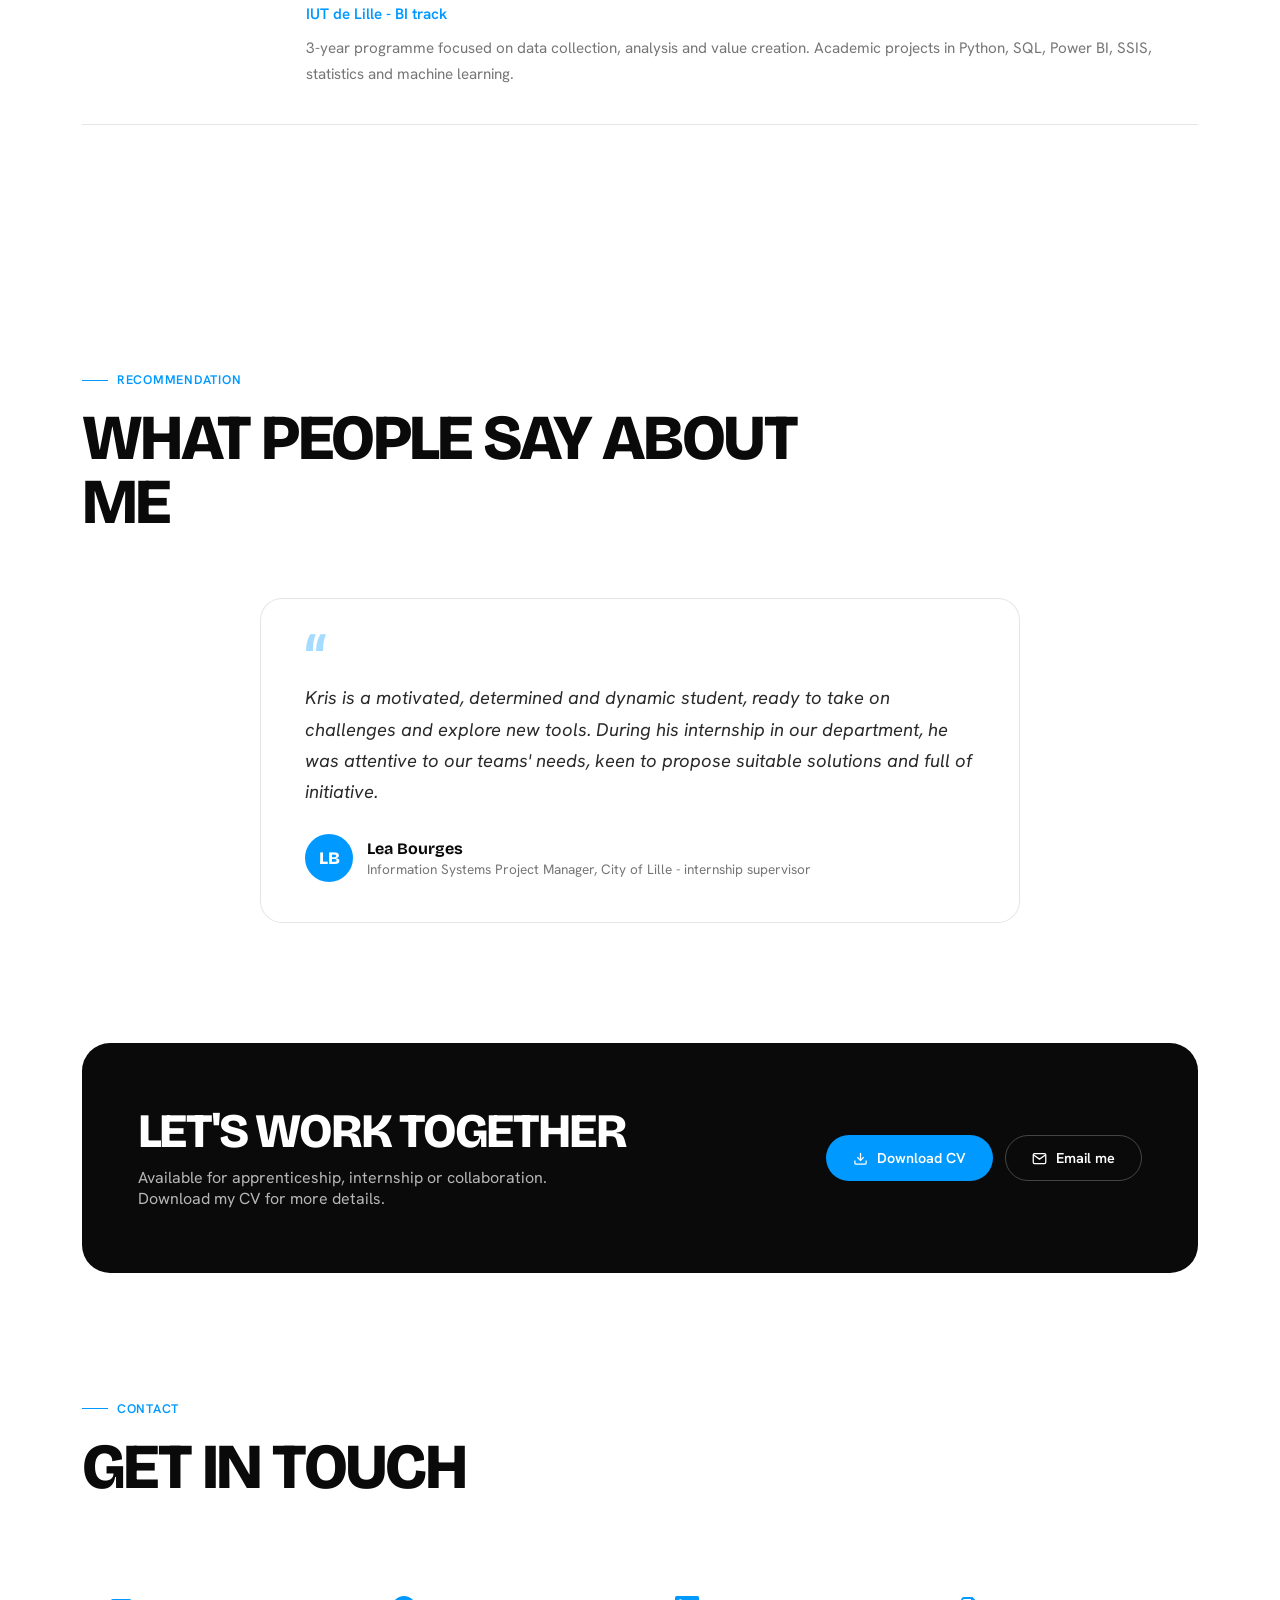
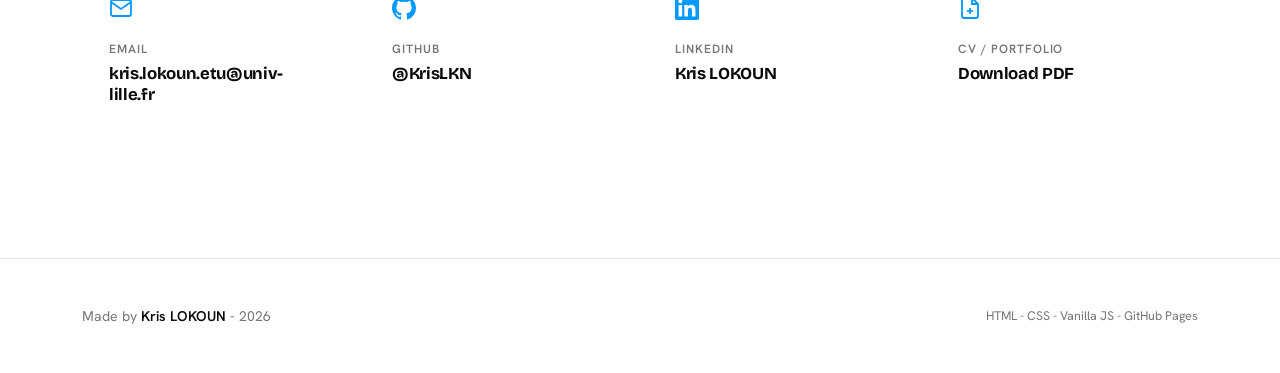
==== commit 9278654f: "Ajouter une recommandation (tutrice de stage, Ville de Lille) - bilingue" ====
--- a/index.html
+++ b/index.html
@@ -504,6 +504,20 @@
     .timeline-shot { display: block; margin-top: 18px; max-width: 540px; border: 1px solid var(--border); border-radius: 12px; overflow: hidden; transition: border-color 0.25s, transform 0.25s; }
     .timeline-shot:hover { border-color: var(--accent); transform: translateY(-2px); }
     .timeline-shot img { width: 100%; display: block; }
+
+    /* === RECOMMANDATION === */
+    .reco-card {
+      max-width: 760px; margin: 0 auto; padding: 40px 44px; border-radius: 22px;
+      background: var(--glass-bg); backdrop-filter: blur(16px); -webkit-backdrop-filter: blur(16px);
+      border: 1px solid var(--border); position: relative;
+    }
+    .reco-quote-mark { font-family: 'Bricolage Grotesque', sans-serif; font-size: 5rem; line-height: 0.6; color: var(--accent); opacity: 0.35; height: 36px; display: block; }
+    .reco-text { font-size: 1.15rem; line-height: 1.7; color: var(--text-soft); font-style: italic; margin: 8px 0 26px; }
+    .reco-author { display: flex; align-items: center; gap: 14px; }
+    .reco-avatar { width: 48px; height: 48px; border-radius: 50%; background: var(--accent); color: #fff; display: flex; align-items: center; justify-content: center; font-family: 'Bricolage Grotesque', sans-serif; font-weight: 800; font-size: 1.1rem; flex-shrink: 0; }
+    .reco-name { font-family: 'Bricolage Grotesque', sans-serif; font-weight: 700; font-size: 1rem; }
+    .reco-role { color: var(--muted); font-size: 0.85rem; margin-top: 2px; }
+    @media (max-width: 560px) { .reco-card { padding: 28px 24px; } .reco-text { font-size: 1.02rem; } }
 
     /* === CTA BAND === */
     #cv { padding: 0; }
@@ -968,6 +982,27 @@
   </div>
 </section>
 
+<!-- RECOMMANDATION -->
+<section id="reco">
+  <div class="container">
+    <div class="section-head reveal">
+      <p class="section-label" data-i18n="reco.label">Recommandation</p>
+      <h2 class="section-title" data-i18n="reco.title">Ils ont travaille avec moi</h2>
+    </div>
+    <div class="reco-card reveal">
+      <span class="reco-quote-mark">&ldquo;</span>
+      <p class="reco-text" data-i18n="reco.quote">...</p>
+      <div class="reco-author">
+        <div class="reco-avatar">LB</div>
+        <div>
+          <div class="reco-name">Lea Bourges</div>
+          <div class="reco-role" data-i18n="reco.role">Chargee de mission SI, Ville de Lille &middot; tutrice de stage</div>
+        </div>
+      </div>
+    </div>
+  </div>
+</section>
+
 <!-- CTA BAND -->
 <section id="cv">
   <div class="container">
